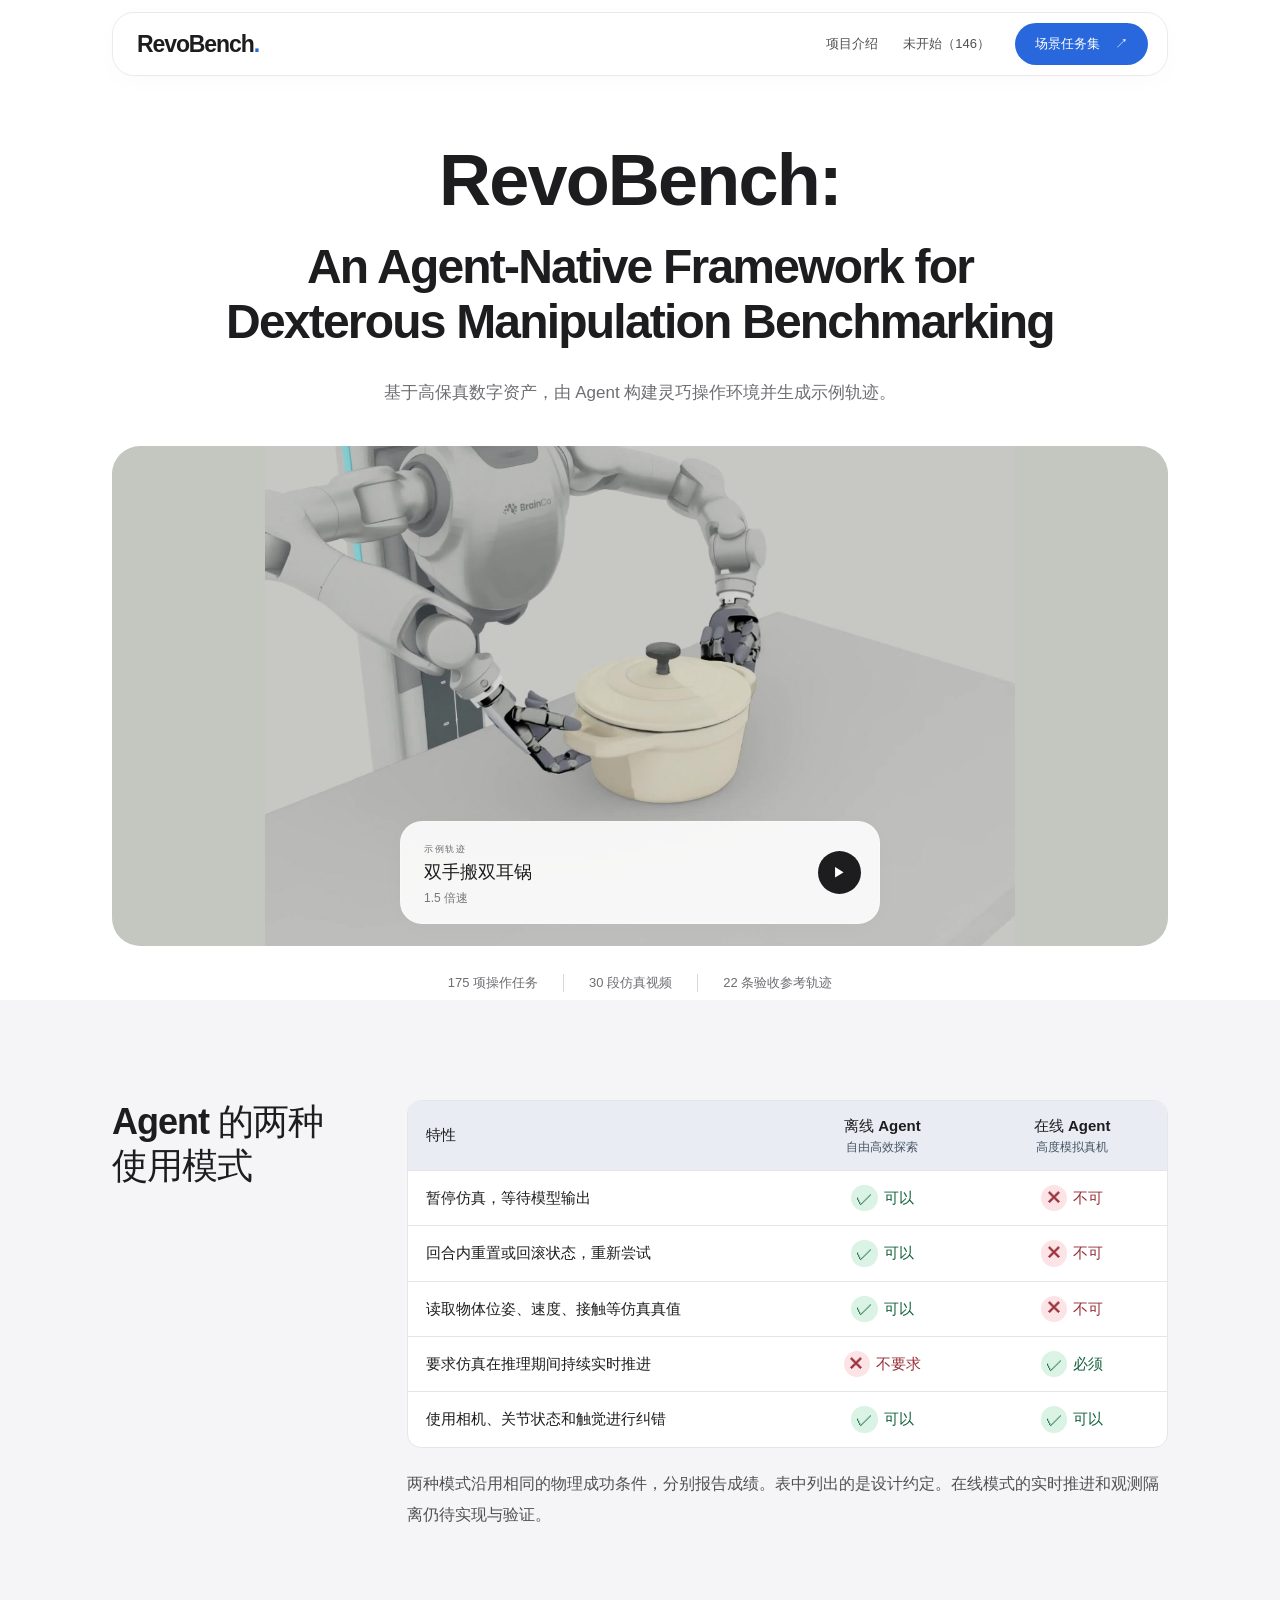
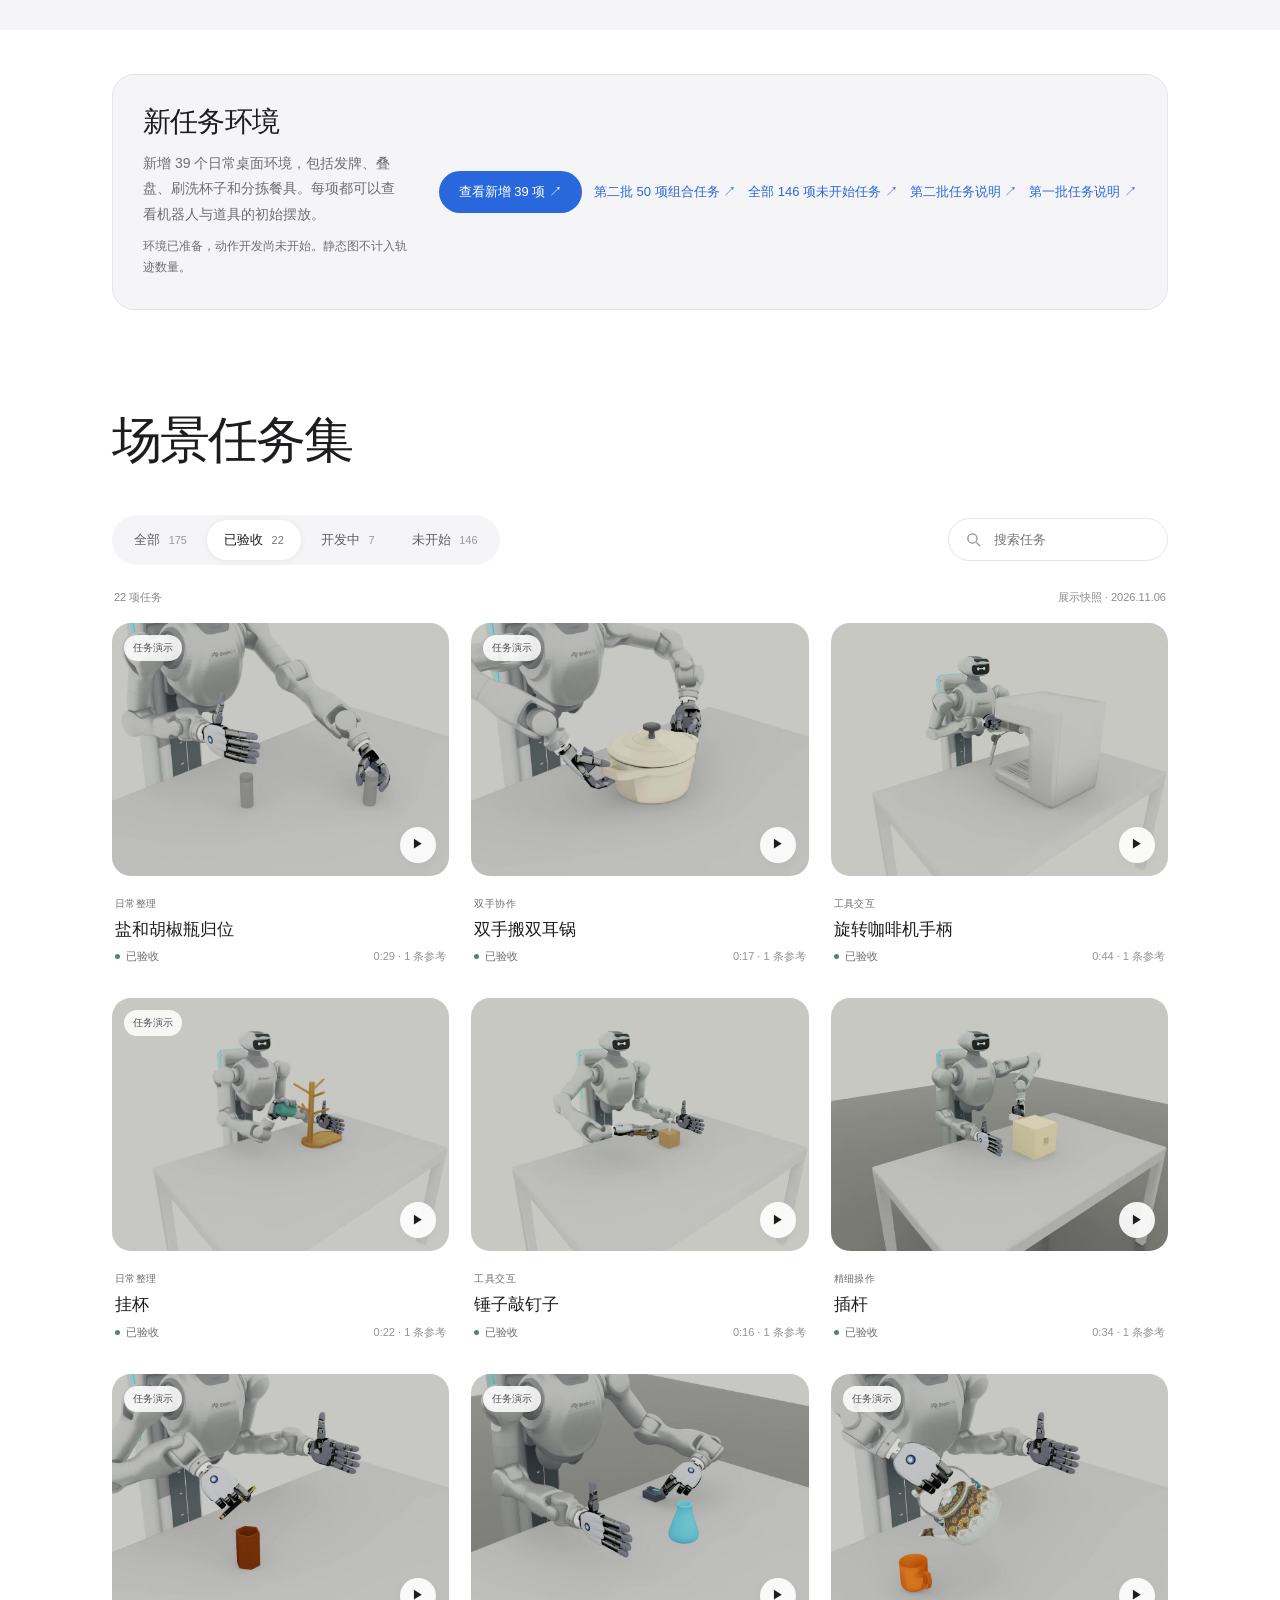
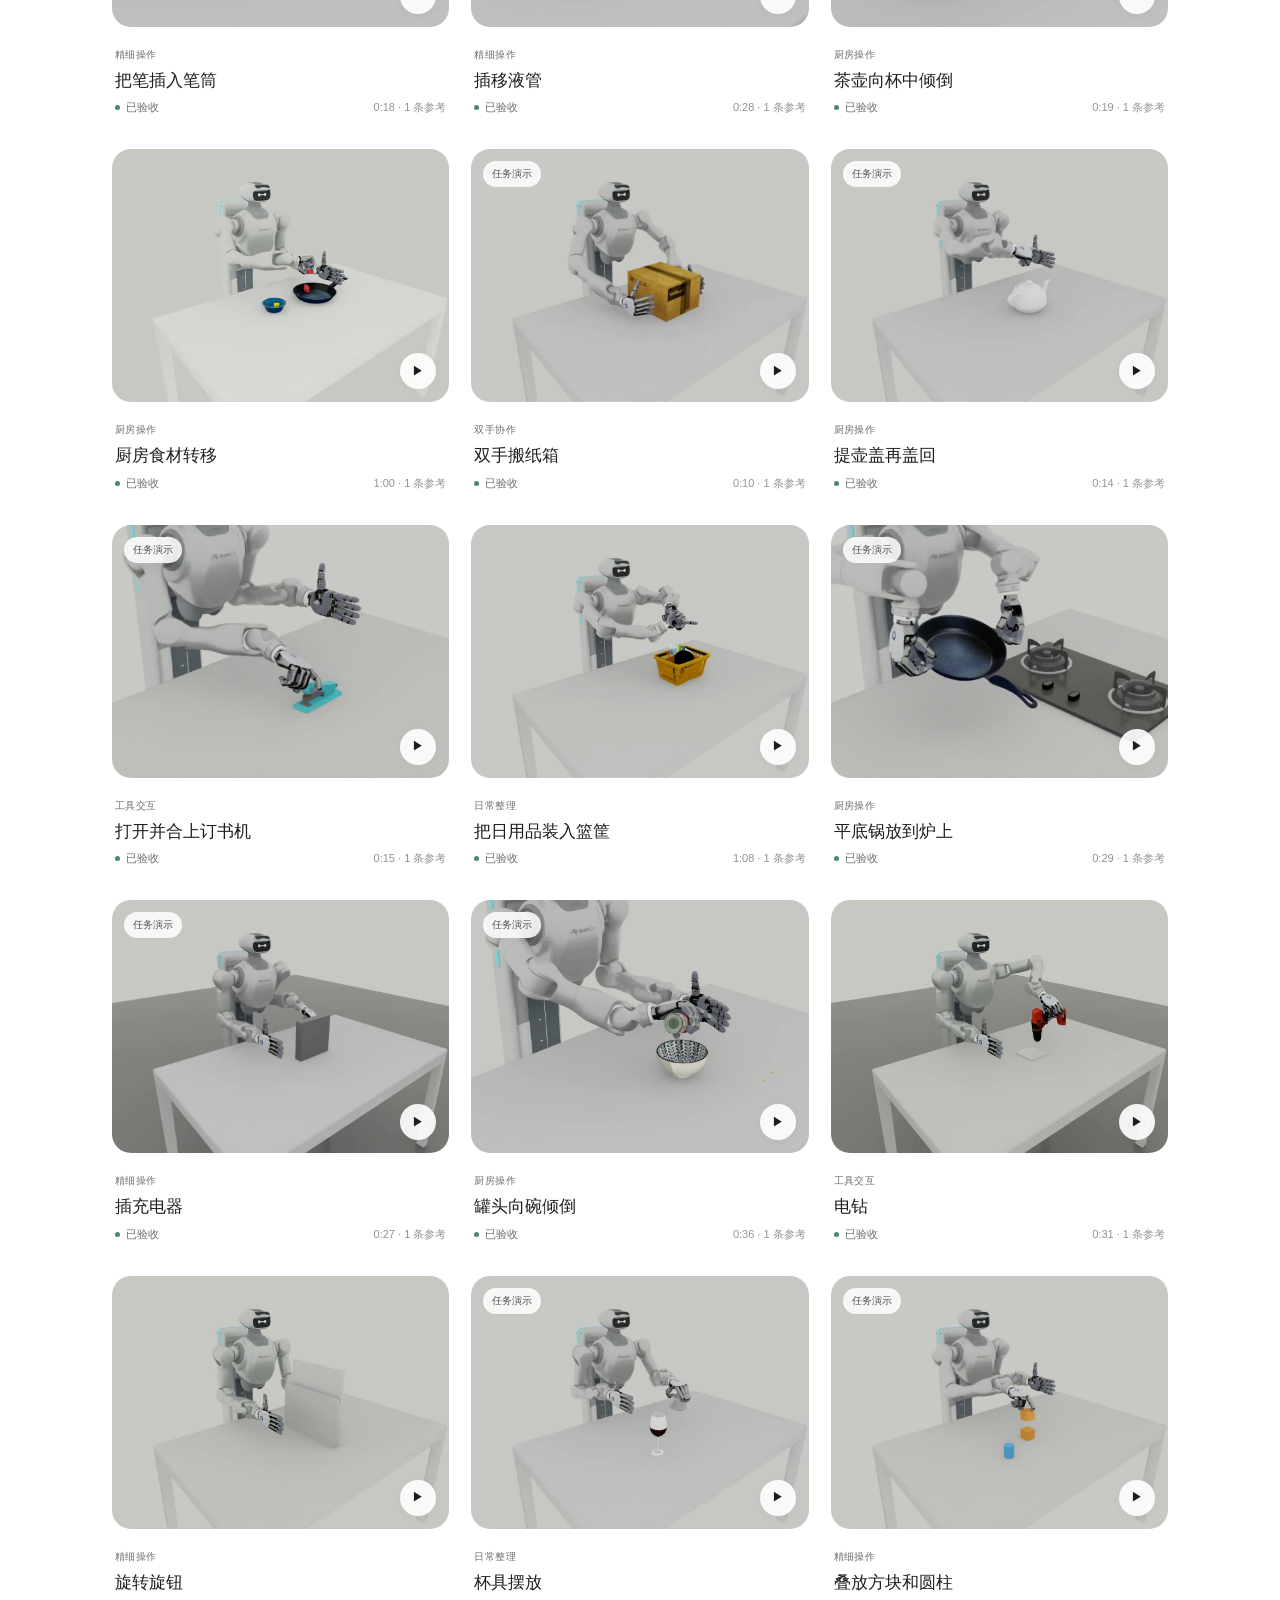
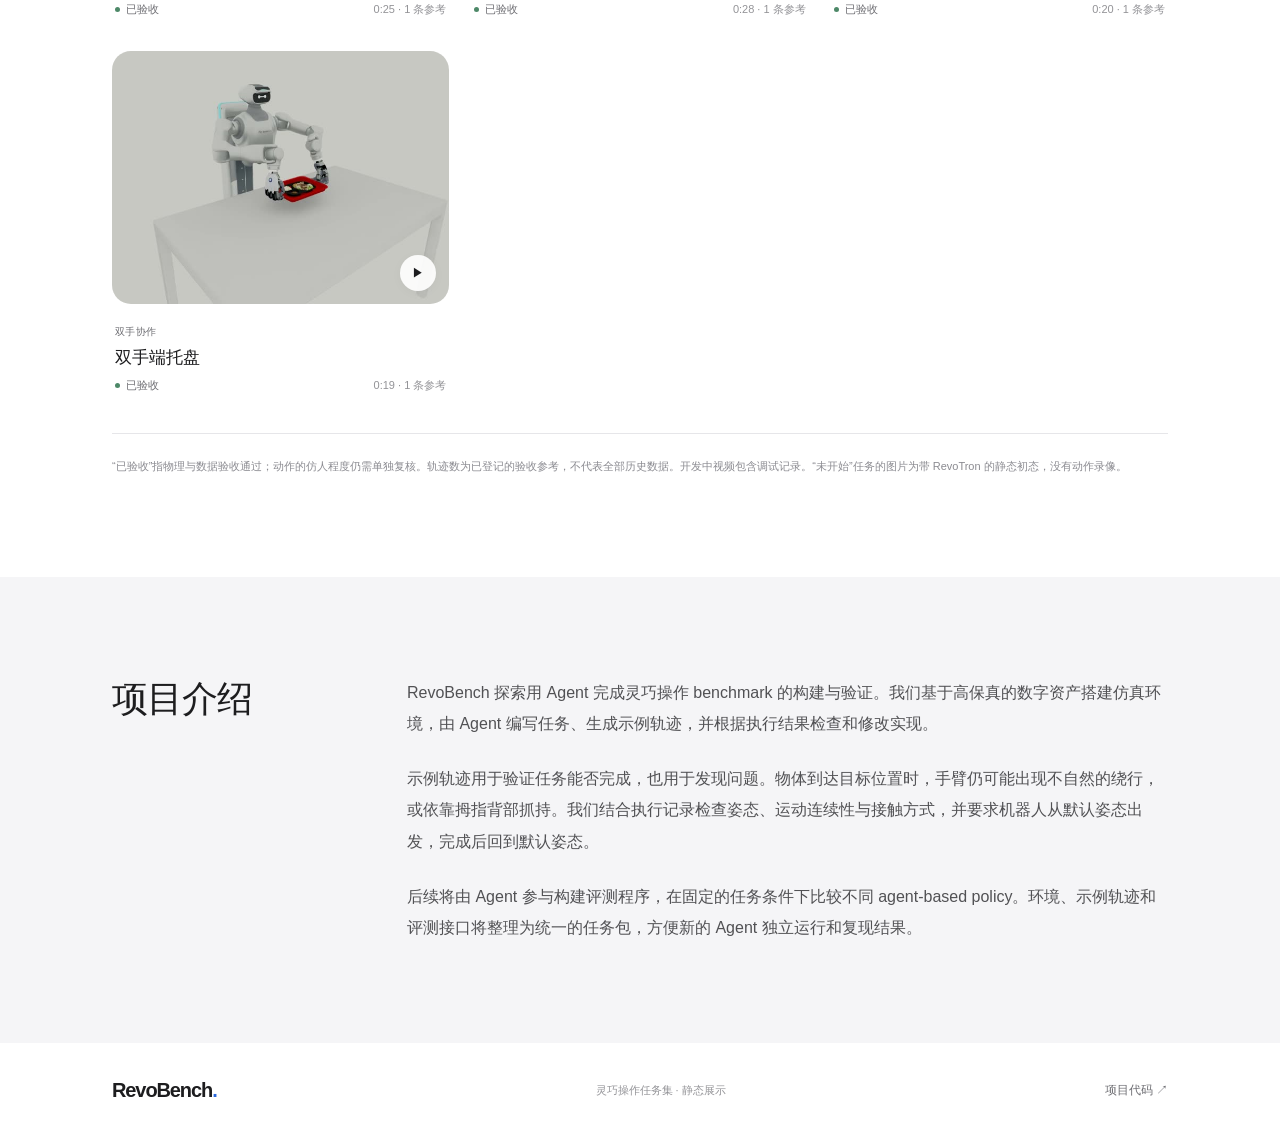
==== index.html @ a4f8f75f "Update the two Agent mode subtitles" ====
<!doctype html>
<html lang="zh-CN">
<head>
<meta charset="utf-8"><meta name="viewport" content="width=device-width,initial-scale=1">
<title>RevoBench: An Agent-Native Framework for Dexterous Manipulation Benchmarking</title>
<meta name="description" content="RevoBench 基于高保真数字资产，由 Agent 构建灵巧操作环境并生成示例轨迹，用于任务验证与动作诊断。">
<meta name="theme-color" content="#ffffff">
<link rel="stylesheet" href="./style.css?v=20261103-second50-modes"><script src="./app.js?v=20261125-accepted" defer></script>
</head>
<body>
<header class="nav-shell"><nav class="nav" aria-label="主导航"><a class="brand" href="#top">RevoBench<span class="brand-dot">.</span></a><div class="nav-links"><a href="#about">项目介绍</a><a class="pending-nav" href="#not-started" data-task-status="not_started">未开始（146）</a><a class="pill primary" href="#tasks">场景任务集 <span aria-hidden="true">↗</span></a></div></nav></header>
<main id="top">
<section class="hero wrap">
<h1 class="project-title"><span class="project-name">RevoBench:</span> <span class="project-subtitle">An Agent-Native Framework for Dexterous Manipulation Benchmarking</span></h1>
<p class="hero-description">基于高保真数字资产，由 Agent 构建灵巧操作环境并生成示例轨迹。</p>
<div class="hero-stage"><video id="hero-video" muted loop playsinline preload="metadata" poster="./media/carry_dutch_oven--demo--1p5x.jpg" aria-label="双手搬双耳锅仿真演示"><source src="./media/carry_dutch_oven--demo--1p5x.mp4" type="video/mp4"></video><div class="hero-caption"><div><span class="tiny-label">示例轨迹</span><strong>双手搬双耳锅</strong><span>1.5 倍速</span></div><button class="round-button" id="hero-toggle" aria-label="播放首页演示"><span aria-hidden="true">▶</span></button></div></div>
<div class="hero-meta" id="hero-meta"><span>175 项操作任务</span><span>30 段仿真视频</span><span>22 条验收参考轨迹</span></div>
</section>
<section class="about section-space" id="agent-modes" aria-labelledby="agent-modes-title">
  <div class="wrap about-layout">
    <h2 id="agent-modes-title">Agent 的两种使用模式</h2>
    <div class="about-copy">
      <table class="mode-table" aria-labelledby="agent-modes-title">
        <thead><tr>
          <th scope="col">特性</th>
          <th scope="col">离线 Agent<small>自由高效探索</small></th>
          <th scope="col">在线 Agent<small>高度模拟真机</small></th>
        </tr></thead>
        <tbody>
          <tr>
            <th scope="row">暂停仿真，等待模型输出</th>
            <td><span class="mode-mark yes"><b aria-hidden="true">✓</b>可以</span></td>
            <td><span class="mode-mark no"><b aria-hidden="true">✕</b>不可</span></td>
          </tr>
          <tr>
            <th scope="row">回合内重置或回滚状态，重新尝试</th>
            <td><span class="mode-mark yes"><b aria-hidden="true">✓</b>可以</span></td>
            <td><span class="mode-mark no"><b aria-hidden="true">✕</b>不可</span></td>
          </tr>
          <tr>
            <th scope="row">读取物体位姿、速度、接触等仿真真值</th>
            <td><span class="mode-mark yes"><b aria-hidden="true">✓</b>可以</span></td>
            <td><span class="mode-mark no"><b aria-hidden="true">✕</b>不可</span></td>
          </tr>
          <tr>
            <th scope="row">要求仿真在推理期间持续实时推进</th>
            <td><span class="mode-mark no"><b aria-hidden="true">✕</b>不要求</span></td>
            <td><span class="mode-mark yes"><b aria-hidden="true">✓</b>必须</span></td>
          </tr>
          <tr>
            <th scope="row">使用相机、关节状态和触觉进行纠错</th>
            <td><span class="mode-mark yes"><b aria-hidden="true">✓</b>可以</span></td>
            <td><span class="mode-mark yes"><b aria-hidden="true">✓</b>可以</span></td>
          </tr>
        </tbody>
      </table>
      <p>两种模式沿用相同的物理成功条件，分别报告成绩。表中列出的是设计约定。在线模式的实时推进和观测隔离仍待实现与验证。</p>
    </div>
  </div>
</section>
<section class="proposal-entry wrap" aria-labelledby="pending-title"><div class="proposal-panel"><div><h2 id="pending-title">新任务环境</h2><p>新增 39 个日常桌面环境，包括发牌、叠盘、刷洗杯子和分拣餐具。每项都可以查看机器人与道具的初始摆放。</p><p class="proposal-note">环境已准备，动作开发尚未开始。静态图不计入轨迹数量。</p></div><div class="proposal-actions"><a class="pill primary" href="#batch=daily_tabletop" data-task-batch="daily_tabletop">查看新增 39 项 ↗</a><a href="#batch=tabletop100" data-task-batch="tabletop100">第二批 50 项组合任务 ↗</a><a href="#not-started" data-task-status="not_started">全部 146 项未开始任务 ↗</a><a href="./pending-51-100/">第二批任务说明 ↗</a><a href="./pending/">第一批任务说明 ↗</a></div></div></section>
<section class="catalog wrap section-space" id="tasks"><div class="section-heading"><h2>场景任务集</h2></div>
<div class="catalog-tools"><div class="filter-tabs" role="group" aria-label="按任务状态筛选"><button data-status="all" aria-pressed="false">全部 <span>175</span></button><button class="active" data-status="accepted" aria-pressed="true">已验收 <span>22</span></button><button data-status="in_progress" aria-pressed="false">开发中 <span>7</span></button><button data-status="not_started" aria-pressed="false">未开始 <span>146</span></button></div><label class="search"><svg viewBox="0 0 24 24" aria-hidden="true"><circle cx="10.5" cy="10.5" r="6.5"/><path d="m16 16 5 5"/></svg><input id="search" type="search" placeholder="搜索任务" aria-label="搜索任务"></label></div>
<div class="catalog-note"><span id="result-count" role="status">175 项任务</span><span>展示快照 · <time id="snapshot-date">2026.11.06</time></span></div>
<div id="grid" class="task-grid"></div><p id="empty" class="empty" hidden>没有找到相关任务。试试其他关键词。</p><p id="error" class="empty" hidden role="alert">任务列表暂时无法加载，请刷新页面重试。</p>
<p class="acceptance-note">“已验收”指物理与数据验收通过；动作的仿人程度仍需单独复核。轨迹数为已登记的验收参考，不代表全部历史数据。开发中视频包含调试记录。“未开始”任务的图片为带 RevoTron 的静态初态，没有动作录像。</p>
</section>
<section class="about section-space" id="about"><div class="wrap about-layout">
<h2>项目介绍</h2>
<div class="about-copy">
<p>RevoBench 探索用 Agent 完成灵巧操作 benchmark 的构建与验证。我们基于高保真的数字资产搭建仿真环境，由 Agent 编写任务、生成示例轨迹，并根据执行结果检查和修改实现。</p>
<p>示例轨迹用于验证任务能否完成，也用于发现问题。物体到达目标位置时，手臂仍可能出现不自然的绕行，或依靠拇指背部抓持。我们结合执行记录检查姿态、运动连续性与接触方式，并要求机器人从默认姿态出发，完成后回到默认姿态。</p>
<p>后续将由 Agent 参与构建评测程序，在固定的任务条件下比较不同 agent-based policy。环境、示例轨迹和评测接口将整理为统一的任务包，方便新的 Agent 独立运行和复现结果。</p>
</div></div></section>
</main>
<footer class="wrap footer"><a class="brand" href="#top">RevoBench<span class="brand-dot">.</span></a><p>灵巧操作任务集 · 静态展示</p><a href="https://github.com/BrainCoTech/RevoBench">项目代码 ↗</a></footer>
<dialog id="detail" aria-labelledby="detail-title"><button class="close-button" id="close" aria-label="关闭任务详情">✕</button><div id="detail-body"></div></dialog>
<noscript><p class="wrap">请启用 JavaScript 以浏览任务列表和播放视频。</p></noscript>
</body>
</html>
---- style.css ----
:root{color-scheme:light;--ink:#1d1d1f;--muted:#6e6e73;--blue:#2968dc;--line:#e6e6e9;--surface:#f5f5f7;font-family:Inter,-apple-system,BlinkMacSystemFont,"Segoe UI","PingFang SC","Microsoft YaHei",sans-serif;color:var(--ink);background:white;font-synthesis:none}*{box-sizing:border-box}html{scroll-behavior:smooth;scroll-padding-top:105px}body{margin:0}button,input,a{-webkit-tap-highlight-color:transparent}a{color:inherit;text-decoration:none}button,input{font:inherit}button{cursor:pointer}button:focus-visible,a:focus-visible,input:focus-visible{outline:3px solid #2970e4;outline-offset:5px}button{color:inherit}button:disabled{cursor:default}svg{fill:none;stroke:currentColor;stroke-width:1.7}.wrap{max-width:1120px;margin-inline:auto;padding-inline:32px}.nav-shell{position:sticky;top:12px;z-index:10;padding-inline:24px;margin-top:12px}.nav{max-width:1056px;height:64px;margin:auto;padding:0 19px 0 24px;display:flex;align-items:center;justify-content:space-between;border:1px solid #eaeaec;border-radius:22px;background:#ffffffeb;backdrop-filter:blur(18px);box-shadow:0 5px 25px #00000005}.brand{font-size:23px;font-weight:730;letter-spacing:-1.1px;white-space:nowrap}.brand-dot{color:var(--blue)}.nav-links{display:flex;gap:25px;align-items:center;font-size:13px}.nav-links>a:not(.pill){color:#515154}.pill{display:inline-flex;align-items:center;gap:15px;border-radius:999px;padding:12px 20px;font-size:13px}.primary{background:var(--blue);color:white}.hero{text-align:center;padding-top:63px}.eyebrow{font-size:11px;font-weight:650;letter-spacing:2.1px;margin:0 0 23px;color:var(--muted)}h1,h2,h3,p{margin-top:0}h1{font-size:clamp(52px,7vw,86px);line-height:1.17;letter-spacing:-4px;font-weight:700;margin-bottom:25px}h2{font-size:clamp(36px,4vw,50px);line-height:1.22;letter-spacing:-1.9px;margin-bottom:0;font-weight:680}.hero-description{font-size:19px;line-height:1.8;color:var(--muted);margin-bottom:38px}.hero-stage{position:relative;overflow:hidden;border-radius:28px;background:#c4c7c0;isolation:isolate}.hero-stage>video{display:block;width:100%;height:500px;object-fit:contain}.hero-caption{position:absolute;bottom:22px;left:24px;right:24px;max-width:480px;margin:auto;border:1px solid #ffffff44;background:#ffffffe0;backdrop-filter:blur(20px);border-radius:22px;padding:16px 18px 16px 23px;display:flex;align-items:center;justify-content:space-between;text-align:left;box-shadow:0 4px 25px #00000005}.hero-caption strong{display:block;font-size:18px;margin:4px 0}.hero-caption div>span:last-child{font-size:12px;color:#777}.tiny-label{font-size:9px;font-weight:650;letter-spacing:1.6px;color:var(--muted)}.round-button{width:43px;height:43px;border:0;border-radius:50%;background:var(--ink);color:white;display:grid;place-items:center;flex-shrink:0}.round-button span{font-size:13px}.hero-meta{display:flex;justify-content:center;gap:0;margin:28px 0 8px;color:var(--muted);font-size:13px}.hero-meta span+span{border-left:1px solid #d6d6db;padding-left:25px;margin-left:25px}.section-space{padding-block:100px}.section-heading{display:flex;align-items:flex-end;justify-content:space-between;gap:30px;margin-bottom:40px}.section-heading .eyebrow{margin-bottom:14px}.play-icon{width:36px;height:36px;border-radius:50%;background:#ffffffe8;display:grid;place-items:center;font-size:12px;box-shadow:0 2px 12px #00000008}.catalog-tools{display:flex;justify-content:space-between;gap:16px;align-items:center;margin-top:44px}.filter-tabs{display:flex;background:var(--surface);border-radius:999px;padding:5px;gap:3px}.filter-tabs button{border:0;background:none;border-radius:999px;padding:11px 17px;font-size:13px;white-space:nowrap;color:#5f5f64}.filter-tabs button span{margin-left:5px;opacity:.6;font-size:11px}.filter-tabs button.active{color:var(--ink);background:#fff;box-shadow:0 1px 6px #00000012}.search{display:flex;align-items:center;gap:10px;border:1px solid var(--line);border-radius:999px;padding:12px 16px;width:220px}.search svg{width:17px;height:17px;flex-shrink:0;color:#888}.search input{width:100%;font-size:13px;background:none;border:none;outline:none;min-width:0}.catalog-note{display:flex;justify-content:space-between;font-size:11px;color:#8a8a90;margin:25px 2px 18px}.task-grid{display:grid;grid-template-columns:repeat(3,minmax(0,1fr));gap:34px 22px}.task-card{border:0;background:transparent;padding:0;text-align:left;min-width:0;border-radius:19px}.task-media{position:relative;overflow:hidden;border-radius:19px;background:#efeff1;aspect-ratio:4/3}.task-media img{display:block;width:100%;height:100%;object-fit:cover;transition:transform .45s}.task-card:hover img{transform:scale(1.035)}.task-media .play-icon{position:absolute;bottom:13px;right:13px;transition:background .2s}.task-card:hover .play-icon{background:#fff}.video-kind{position:absolute;left:12px;top:12px;font-size:10px;border-radius:999px;padding:6px 9px;background:#ffffffdb;color:#505057}.task-copy{padding:17px 3px 0}.card-category{font-size:10px;color:var(--muted);letter-spacing:.4px}.task-copy h3{font-size:17px;font-weight:650;line-height:1.5;margin:6px 0 7px}.card-bottom{display:flex;align-items:center;justify-content:space-between;gap:5px;font-size:11px;color:#939397}.status{display:inline-flex;align-items:center;gap:6px;color:var(--muted);font-size:11px;white-space:nowrap}.status::before{content:"";height:5px;width:5px;border-radius:50%;background:#b2b2b8}.status.accepted::before{background:#4d8868}.status.in_progress::before{background:#cb9551}.placeholder{display:flex;align-items:center;justify-content:center;flex-direction:column;color:#a4a4ac;background:linear-gradient(145deg,#f5f5f7,#ebebef)}.placeholder svg{width:58px;height:58px;stroke-width:.8;margin-bottom:15px}.placeholder>span{font-size:11px;letter-spacing:1px}.placeholder small{margin-top:8px;font-size:10px;color:#b2b2b7}.empty{text-align:center;padding:70px 0;color:var(--muted)}.acceptance-note{font-size:11px;line-height:1.9;color:#8b8b91;margin:40px 0 0;padding-top:22px;border-top:1px solid var(--line)}.footer{padding-block:36px;display:flex;align-items:center;justify-content:space-between;gap:20px}.footer .brand{font-size:20px}.footer p{font-size:11px;color:#939397;margin:0}.footer>a:last-child{font-size:12px;color:var(--muted)}dialog{padding:0;border:0;border-radius:24px;width:min(850px,calc(100% - 32px));max-height:90dvh;box-shadow:0 20px 100px #0003;overscroll-behavior:contain}dialog::backdrop{background:#0009;backdrop-filter:blur(8px)}body:has(dialog[open]){overflow:hidden}.close-button{position:absolute;top:16px;right:16px;z-index:2;border:0;border-radius:50%;width:36px;height:36px;background:#ffffffeb;font-size:17px}.detail-video{background:#c4c7c0;line-height:0}.detail-video video{width:100%;max-height:58dvh;display:block}.detail-copy{padding:30px 34px 34px}.detail-copy h2{font-size:30px;letter-spacing:-.8px;margin:10px 0}.detail-copy p{font-size:14px;line-height:1.8;color:var(--muted);margin-bottom:18px}.detail-meta{display:flex;flex-wrap:wrap;gap:12px;font-size:11px;color:#8a8a90}.detail-meta span+span{border-left:1px solid #ddd;padding-left:12px}.detail-notice{margin:20px 0 0!important;font-size:11px!important;padding-top:15px;border-top:1px solid var(--line)}.video-options{display:flex;gap:8px;flex-wrap:wrap;margin:16px 0}.video-options button{font-size:12px;border:1px solid var(--line);border-radius:999px;padding:8px 12px;background:white}.video-options button[aria-pressed=true]{background:var(--ink);color:white}.detail-placeholder{height:200px;border-radius:0;aspect-ratio:auto}.task-id{font-family:ui-monospace,SFMono-Regular,monospace;font-size:10px;overflow-wrap:anywhere;color:#939397;display:block;margin-top:12px}.video-error{padding:16px 28px;background:#fff4e5;color:#745226;font-size:13px;line-height:1.5}[hidden]{display:none!important}@media(min-width:1500px){.wrap{max-width:1220px}.nav{max-width:1156px}.hero-stage>video{height:540px}}@media(max-width:850px){.wrap{padding-inline:24px}.nav-shell{padding-inline:16px}.nav{height:59px}.hero{padding-top:55px}h1{letter-spacing:-2.5px}.hero-stage>video{height:440px}.hero-description{font-size:17px}.section-space{padding-block:72px}.section-heading{gap:20px}.task-grid{grid-template-columns:repeat(2,minmax(0,1fr))}.catalog-tools{align-items:stretch;flex-wrap:wrap}.search{flex:1;min-width:160px}}@media(max-width:560px){.wrap{padding-inline:20px}.nav-shell{top:8px;margin-top:8px;padding-inline:12px}.nav{padding:0 12px 0 16px;border-radius:18px;height:56px}.brand{font-size:21px}.nav-links{gap:17px;font-size:11px}.pill{font-size:11px;padding:10px 13px;gap:7px}.hero{padding-top:46px}.hero .eyebrow{font-size:9px;letter-spacing:1.7px;margin-bottom:21px}h1{font-size:51px;letter-spacing:-2.4px;line-height:1.2;margin-bottom:20px}.hero-description{font-size:14px;line-height:1.9;margin-bottom:28px}.hero-stage{border-radius:21px}.hero-stage>video{height:auto;aspect-ratio:4/4.7;object-fit:cover;object-position:50% 34%}.hero-caption{bottom:12px;left:12px;right:12px;padding:13px 14px;border-radius:17px}.hero-caption strong{font-size:15px}.hero-caption div>span:last-child{font-size:10px}.tiny-label{font-size:8px;letter-spacing:.9px}.round-button{width:35px;height:35px}.hero-meta{font-size:10px;margin-top:21px;white-space:nowrap}.hero-meta span+span{padding-left:10px;margin-left:10px}.section-space{padding-block:58px}.section-heading{display:block;margin-bottom:28px}h2{font-size:34px;letter-spacing:-1.4px}.section-heading .eyebrow{font-size:9px;margin-bottom:13px}.catalog-tools{margin-top:29px;gap:14px}.filter-tabs{width:100%;justify-content:space-between;gap:0;padding:4px}.filter-tabs button{padding:10px 11px;font-size:11px}.filter-tabs button span{margin-left:2px;font-size:10px}.search{width:100%;padding:11px 15px}.catalog-note{font-size:10px;margin-top:20px}.task-grid{gap:27px 13px}.task-media{border-radius:13px}.task-copy{padding-top:12px}.task-copy h3{font-size:14px;margin:5px 0 8px}.card-category{font-size:9px}.card-bottom{font-size:9px;flex-wrap:wrap;gap:5px}.status{font-size:9px;gap:4px}.task-media .play-icon{width:28px;height:28px;bottom:9px;right:9px;font-size:10px}.video-kind{font-size:8px;left:8px;top:8px;padding:4px 7px}.placeholder svg{width:38px;height:38px;margin-bottom:9px}.placeholder>span{font-size:9px}.placeholder small{font-size:8px;margin-top:5px}.acceptance-note{font-size:10px;margin-top:30px}.footer{flex-wrap:wrap;padding-block:29px;gap:15px}.footer p{order:3;flex-basis:100%;font-size:10px}.detail-copy{padding:24px}.detail-copy h2{font-size:25px}.detail-copy p{font-size:13px}.detail-meta{font-size:10px}}@media(prefers-reduced-motion:reduce){html{scroll-behavior:auto}*,*::before,*::after{transition:none!important;animation:none!important}}

/* Research title and project description. */
.hero .project-title{max-width:1020px;margin:0 auto 28px;letter-spacing:-1.8px;line-height:1.16}
.project-name{display:block;font-size:72px;margin-bottom:16px}
.project-subtitle{display:block;font-size:48px;font-weight:650;text-wrap:balance}
.hero-description{max-width:780px;margin-inline:auto;font-size:17px}
.about{background:var(--surface)}
.about-layout{display:grid;grid-template-columns:240px minmax(0,1fr);gap:55px;align-items:start}
.about h2{font-size:36px;letter-spacing:-1px}
.about-copy p{font-size:16px;line-height:1.95;color:#515154;margin:0 0 24px}
.about-copy p:last-child{margin-bottom:0}
@media(max-width:850px){.project-name{font-size:60px}.project-subtitle{font-size:40px}.about-layout{grid-template-columns:180px minmax(0,1fr);gap:30px}}
@media(max-width:560px){.hero .project-title{letter-spacing:-1px;margin-bottom:24px}.project-name{font-size:46px;margin-bottom:15px}.project-subtitle{font-size:30px;line-height:1.2}.hero-description{font-size:14px;line-height:1.9}.about-layout{grid-template-columns:1fr;gap:25px}.about h2{font-size:30px}.about-copy p{font-size:14px;line-height:1.95;margin-bottom:20px}}

/* Asset/task specifications remain available beside the unified task gallery. */
.proposal-entry{padding-top:44px}.proposal-panel{display:flex;align-items:center;justify-content:space-between;gap:30px;padding:30px;border:1px solid var(--line);border-radius:22px;background:var(--surface)}.proposal-panel h2{font-size:28px;letter-spacing:-.8px;margin-bottom:12px}.proposal-panel p{font-size:14px;line-height:1.8;margin-bottom:9px;max-width:700px;color:var(--muted)}.proposal-panel .proposal-note{font-size:12px;margin:0}.proposal-panel .pill{flex-shrink:0}.nav-links .pending-nav{color:var(--blue)}
@media(max-width:700px){.proposal-panel{align-items:flex-start;flex-direction:column;gap:20px;padding:24px}}@media(max-width:560px){.nav-links>a[href="#about"]{display:none}.nav-links{gap:12px}.proposal-entry{padding-top:30px}.proposal-panel h2{font-size:25px}.proposal-panel p{font-size:13px}}
.detail-scene{background:#c4c7c0;line-height:0}.detail-scene img{display:block;width:100%;height:auto;max-height:58dvh;object-fit:contain}.task-spec-link{display:inline-block;color:var(--blue);font-size:13px;margin-top:20px}.scene-kind{background:#ffffffe8}.proposal-actions{display:flex;gap:12px;align-items:center;flex-wrap:wrap;flex-shrink:0}.proposal-actions>a:not(.primary){font-size:13px;color:var(--blue)}

.mode-table {
  width: 100%;
  table-layout: fixed;
  border-spacing: 0;
  margin-bottom: 20px;
  background: #fff;
  border: 1px solid var(--line);
  border-radius: 14px;
  overflow: hidden;
  font-size: 15px;
  line-height: 1.5;
}
.mode-table th, .mode-table td { padding: 14px 10px; text-align: center; }
.mode-table th:first-child { width: 50%; padding-left: 18px; text-align: left; }
.mode-table thead { background: #e9edf3; }
.mode-table thead small { display: block; font-size: .8em; font-weight: 500; color: #465365; }
.mode-table tbody th, .mode-table td { border-top: 1px solid var(--line); }
.mode-table tbody th { font-weight: 500; }
.mode-mark { display: inline-flex; align-items: center; gap: 6px; white-space: nowrap; font-weight: 650; }
.mode-mark.yes { color: #12623c; }
.mode-mark.no { color: #982e38; }
.mode-mark b { display: inline-grid; place-items: center; width: 1.55em; height: 1.55em; border-radius: 50%; font-size: 17px; line-height: 1; }
.mode-mark.yes b { background: #daf3e4; }
.mode-mark.no b { background: #fce4e6; }
@media (max-width: 560px) {
  .mode-table { font-size: 13px; }
  .mode-table th, .mode-table td { padding: 10px 4px; }
  .mode-table th:first-child { width: 45%; padding-left: 10px; }
  .mode-mark { gap: 3px; }
  .mode-mark b { font-size: 14px; }
}
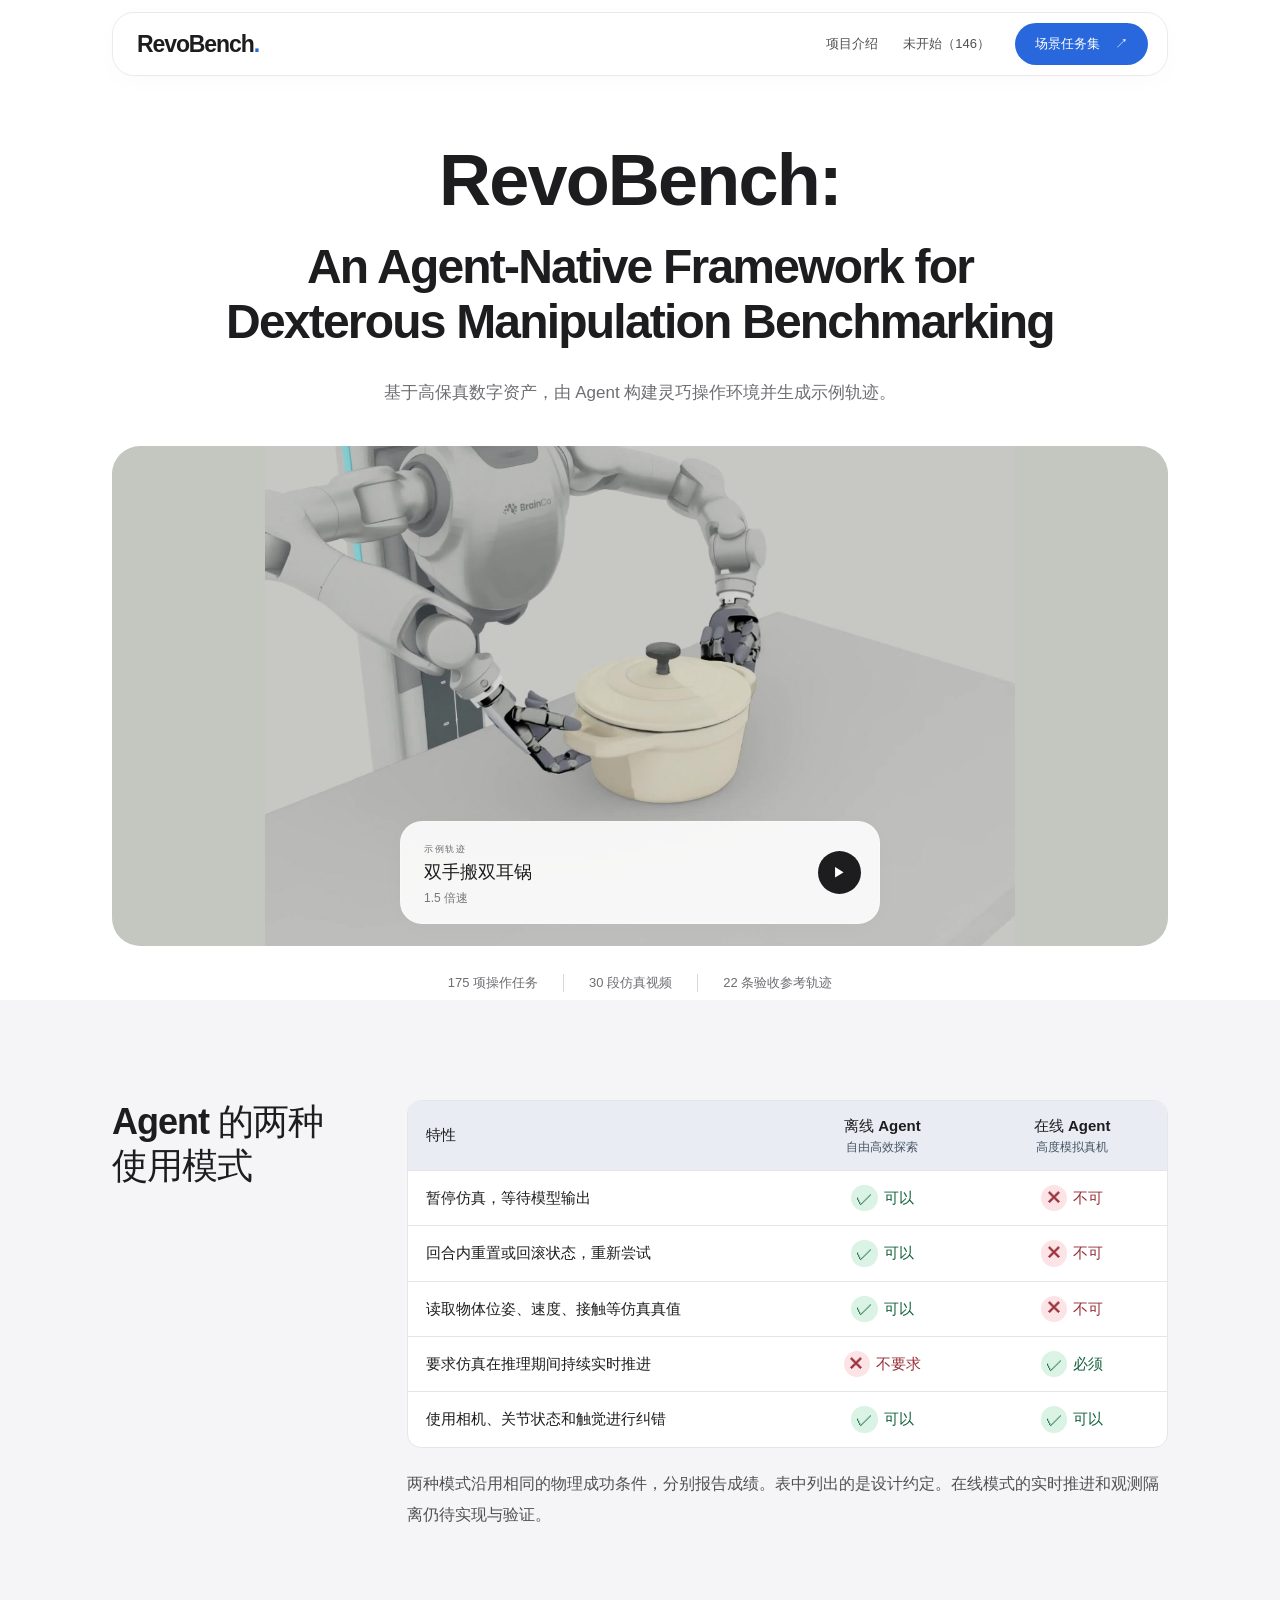
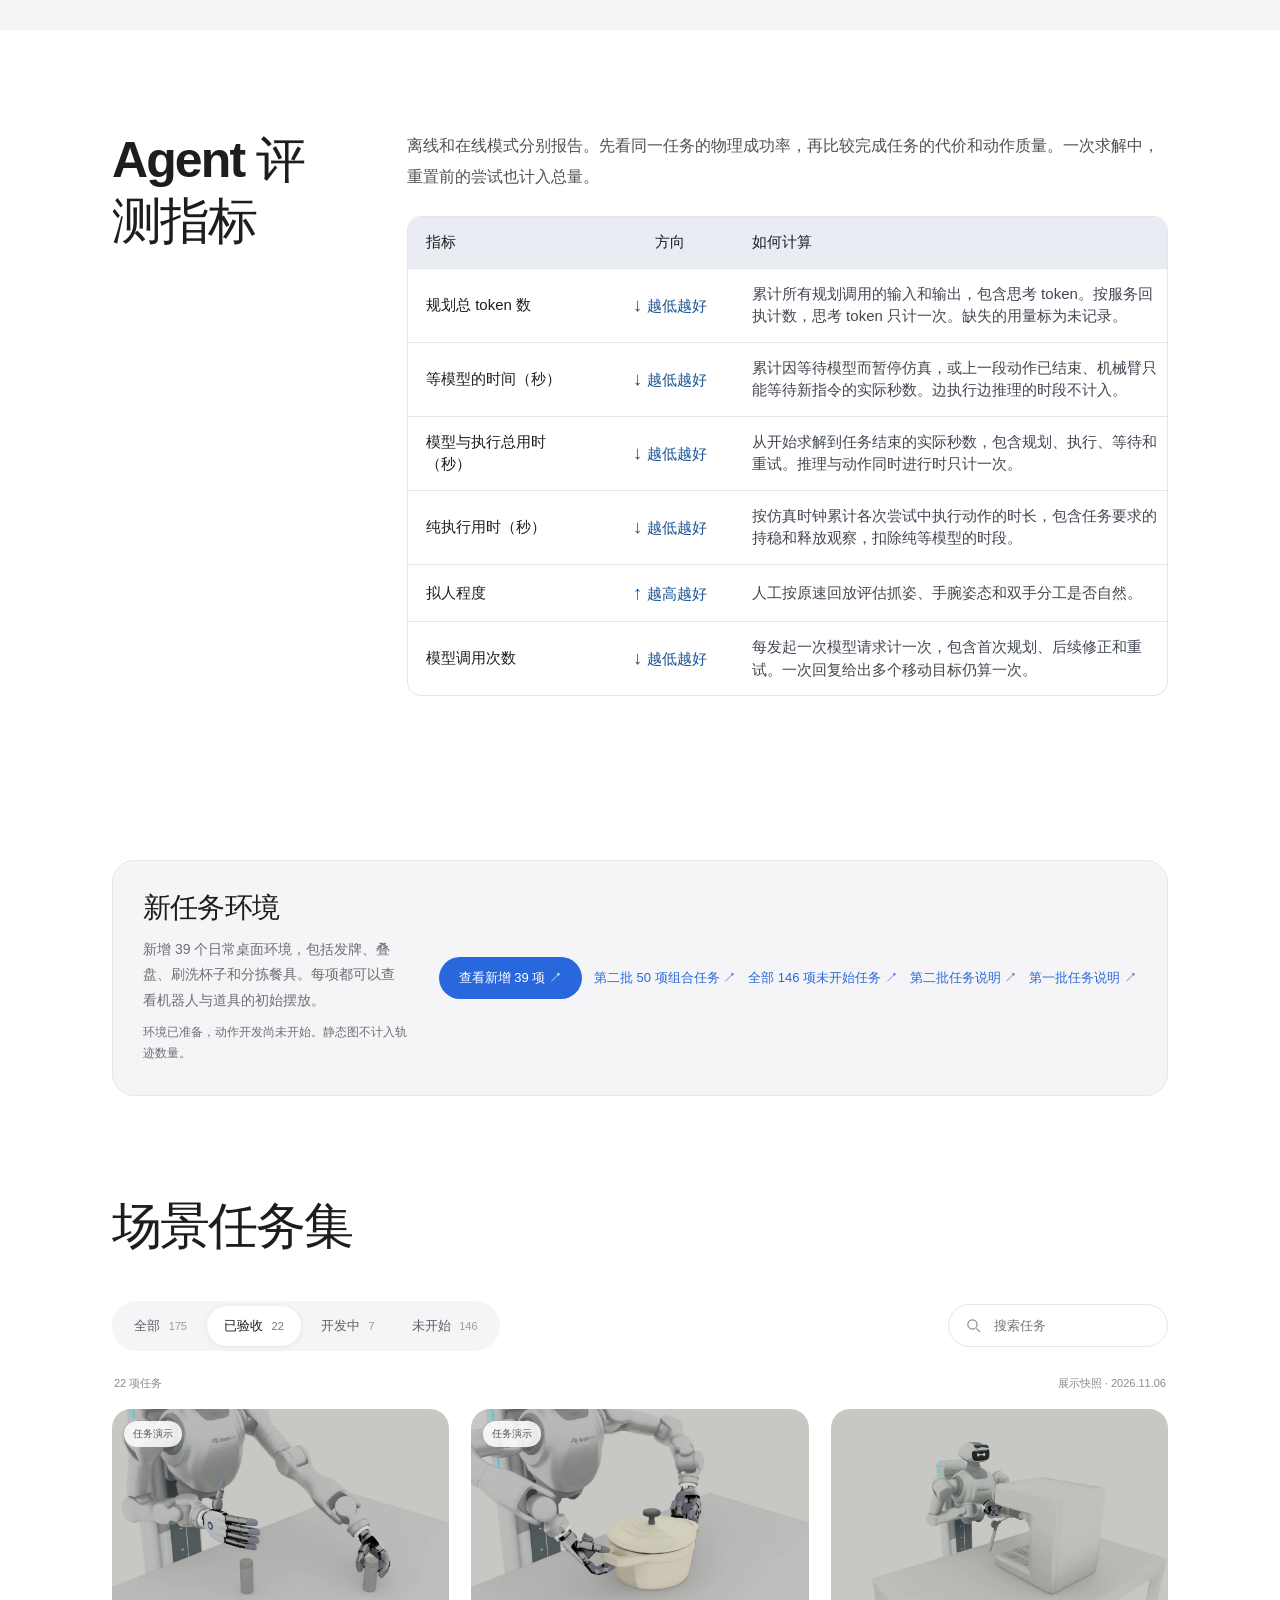
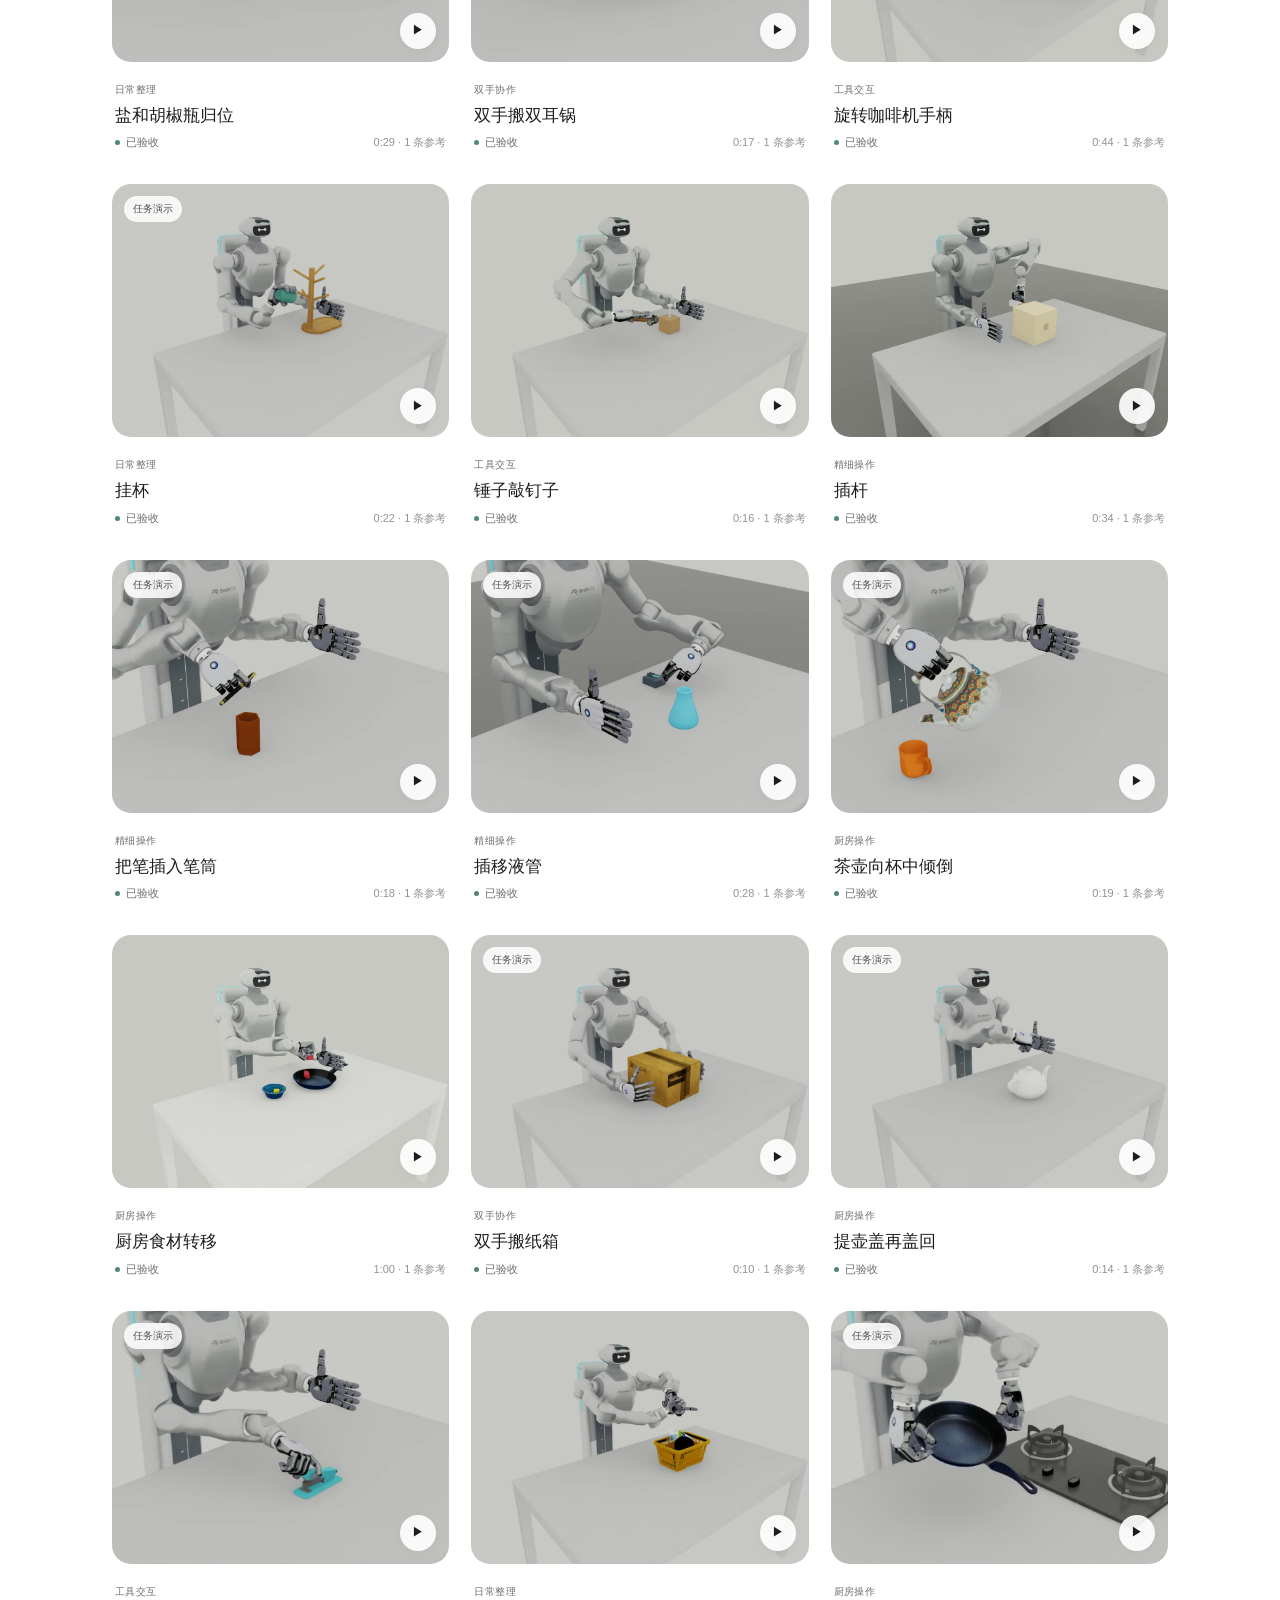
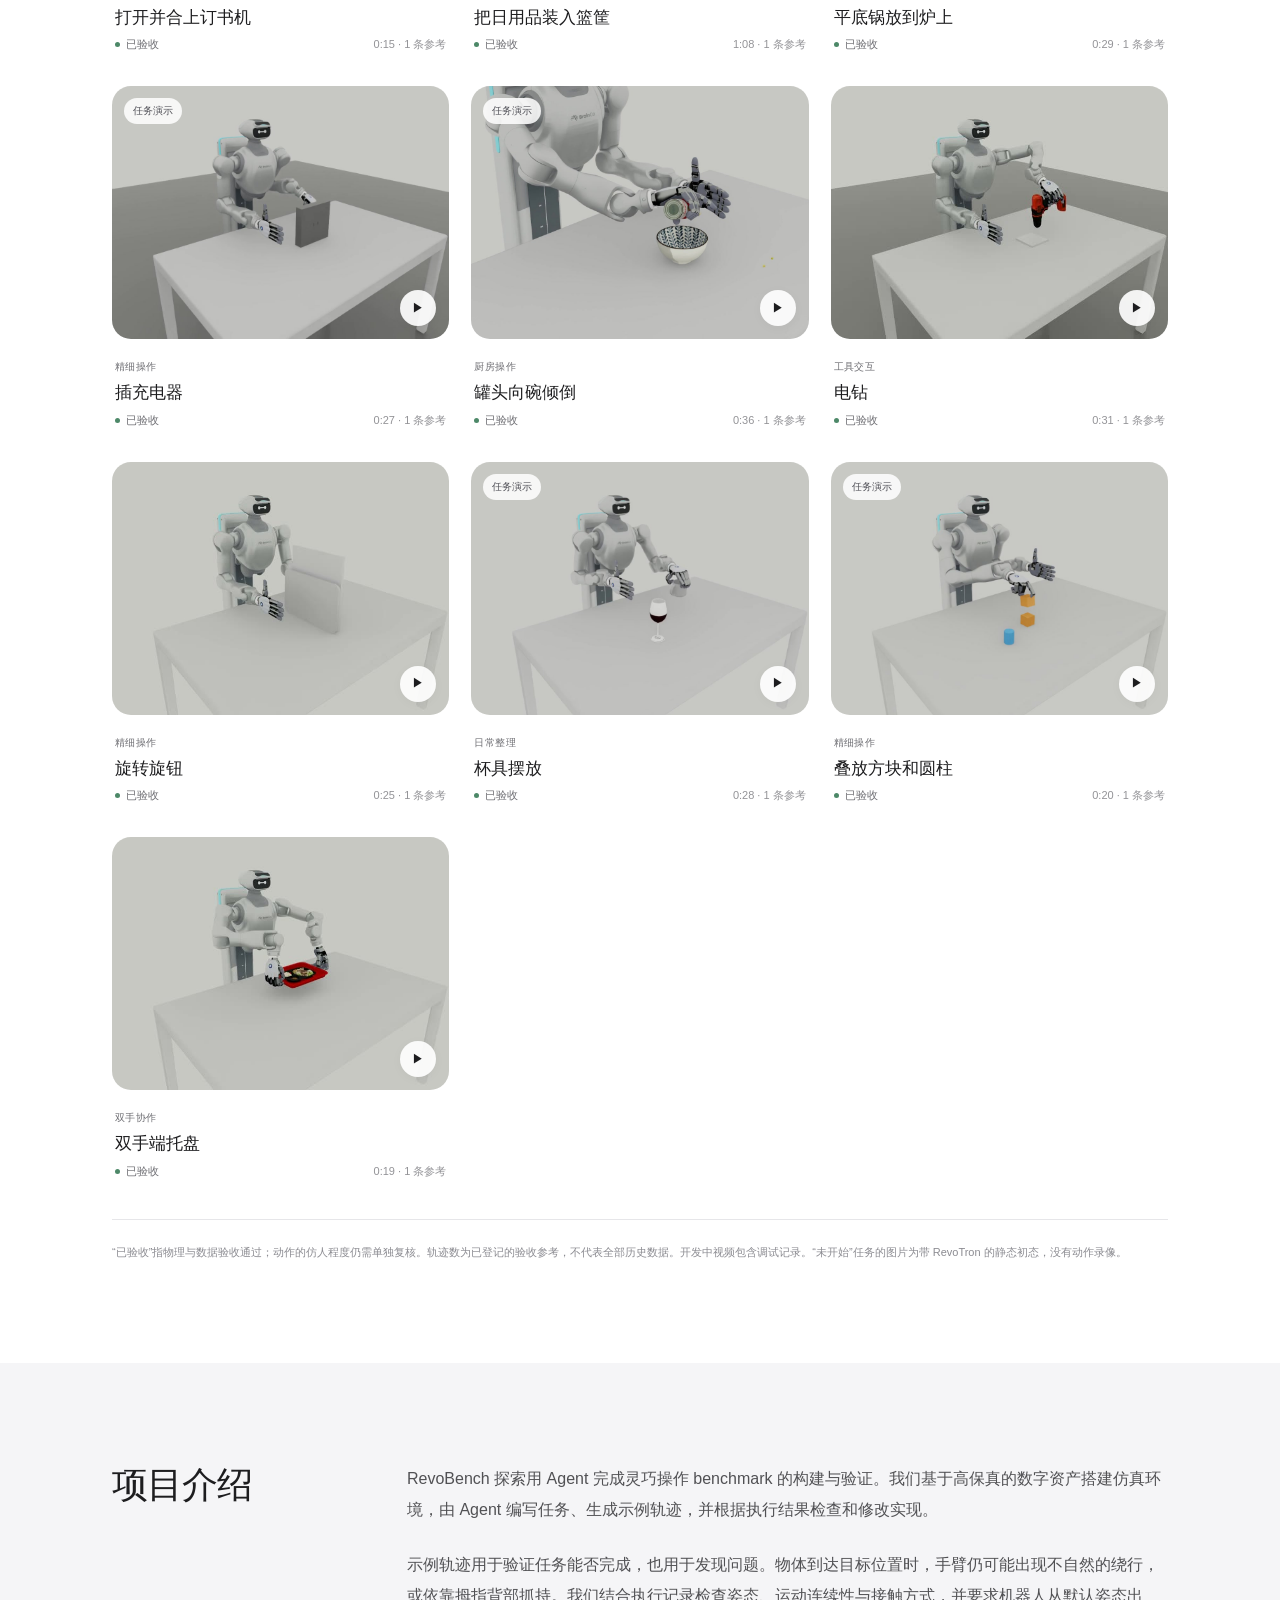
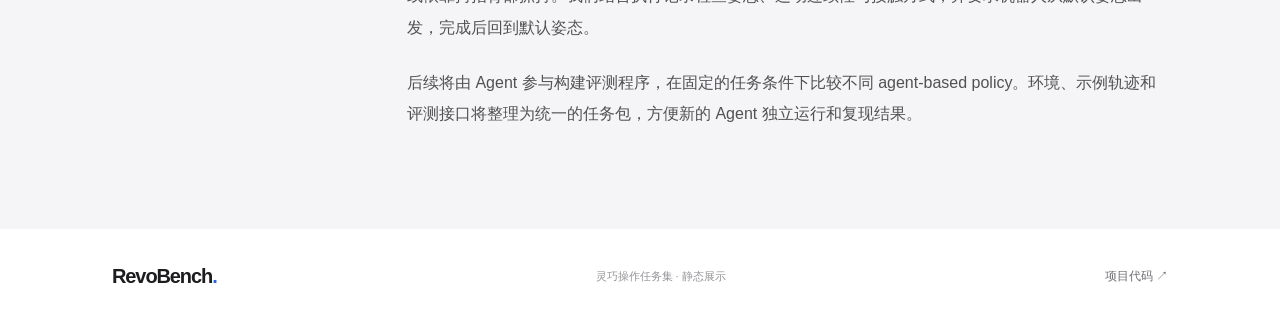
==== commit 7cef3142: "Define six Agent evaluation metrics and preferred directions" ====
--- a/index.html
+++ b/index.html
@@ -5,7 +5,7 @@
 <title>RevoBench: An Agent-Native Framework for Dexterous Manipulation Benchmarking</title>
 <meta name="description" content="RevoBench 基于高保真数字资产，由 Agent 构建灵巧操作环境并生成示例轨迹，用于任务验证与动作诊断。">
 <meta name="theme-color" content="#ffffff">
-<link rel="stylesheet" href="./style.css?v=20261103-second50-modes"><script src="./app.js?v=20261125-accepted" defer></script>
+<link rel="stylesheet" href="./style.css?v=20261103-second50-modes-metrics"><script src="./app.js?v=20261125-accepted" defer></script>
 </head>
 <body>
 <header class="nav-shell"><nav class="nav" aria-label="主导航"><a class="brand" href="#top">RevoBench<span class="brand-dot">.</span></a><div class="nav-links"><a href="#about">项目介绍</a><a class="pending-nav" href="#not-started" data-task-status="not_started">未开始（146）</a><a class="pill primary" href="#tasks">场景任务集 <span aria-hidden="true">↗</span></a></div></nav></header>
@@ -58,6 +58,49 @@
     </div>
   </div>
 </section>
+<section class="section-space" id="agent-metrics" aria-labelledby="agent-metrics-title">
+  <div class="wrap about-layout">
+    <h2 id="agent-metrics-title">Agent 评测指标</h2>
+    <div class="about-copy">
+      <p>离线和在线模式分别报告。先看同一任务的物理成功率，再比较完成任务的代价和动作质量。一次求解中，重置前的尝试也计入总量。</p>
+      <table class="mode-table metrics-table" aria-labelledby="agent-metrics-title">
+        <thead><tr><th scope="col">指标</th><th scope="col">方向</th><th scope="col">如何计算</th></tr></thead>
+        <tbody>
+          <tr>
+            <th scope="row">规划总 token 数</th>
+            <td class="metric-direction"><span aria-hidden="true">↓</span> 越低越好</td>
+            <td>累计所有规划调用的输入和输出，包含思考 token。按服务回执计数，思考 token 只计一次。缺失的用量标为未记录。</td>
+          </tr>
+          <tr>
+            <th scope="row">等模型的时间（秒）</th>
+            <td class="metric-direction"><span aria-hidden="true">↓</span> 越低越好</td>
+            <td>累计因等待模型而暂停仿真，或上一段动作已结束、机械臂只能等待新指令的实际秒数。边执行边推理的时段不计入。</td>
+          </tr>
+          <tr>
+            <th scope="row">模型与执行总用时（秒）</th>
+            <td class="metric-direction"><span aria-hidden="true">↓</span> 越低越好</td>
+            <td>从开始求解到任务结束的实际秒数，包含规划、执行、等待和重试。推理与动作同时进行时只计一次。</td>
+          </tr>
+          <tr>
+            <th scope="row">纯执行用时（秒）</th>
+            <td class="metric-direction"><span aria-hidden="true">↓</span> 越低越好</td>
+            <td>按仿真时钟累计各次尝试中执行动作的时长，包含任务要求的持稳和释放观察，扣除纯等模型的时段。</td>
+          </tr>
+          <tr>
+            <th scope="row">拟人程度</th>
+            <td class="metric-direction"><span aria-hidden="true">↑</span> 越高越好</td>
+            <td>人工按原速回放评估抓姿、手腕姿态和双手分工是否自然。</td>
+          </tr>
+          <tr>
+            <th scope="row">模型调用次数</th>
+            <td class="metric-direction"><span aria-hidden="true">↓</span> 越低越好</td>
+            <td>每发起一次模型请求计一次，包含首次规划、后续修正和重试。一次回复给出多个移动目标仍算一次。</td>
+          </tr>
+        </tbody>
+      </table>
+    </div>
+  </div>
+</section>
 <section class="proposal-entry wrap" aria-labelledby="pending-title"><div class="proposal-panel"><div><h2 id="pending-title">新任务环境</h2><p>新增 39 个日常桌面环境，包括发牌、叠盘、刷洗杯子和分拣餐具。每项都可以查看机器人与道具的初始摆放。</p><p class="proposal-note">环境已准备，动作开发尚未开始。静态图不计入轨迹数量。</p></div><div class="proposal-actions"><a class="pill primary" href="#batch=daily_tabletop" data-task-batch="daily_tabletop">查看新增 39 项 ↗</a><a href="#batch=tabletop100" data-task-batch="tabletop100">第二批 50 项组合任务 ↗</a><a href="#not-started" data-task-status="not_started">全部 146 项未开始任务 ↗</a><a href="./pending-51-100/">第二批任务说明 ↗</a><a href="./pending/">第一批任务说明 ↗</a></div></div></section>
 <section class="catalog wrap section-space" id="tasks"><div class="section-heading"><h2>场景任务集</h2></div>
 <div class="catalog-tools"><div class="filter-tabs" role="group" aria-label="按任务状态筛选"><button data-status="all" aria-pressed="false">全部 <span>175</span></button><button class="active" data-status="accepted" aria-pressed="true">已验收 <span>22</span></button><button data-status="in_progress" aria-pressed="false">开发中 <span>7</span></button><button data-status="not_started" aria-pressed="false">未开始 <span>146</span></button></div><label class="search"><svg viewBox="0 0 24 24" aria-hidden="true"><circle cx="10.5" cy="10.5" r="6.5"/><path d="m16 16 5 5"/></svg><input id="search" type="search" placeholder="搜索任务" aria-label="搜索任务"></label></div>
--- a/style.css
+++ b/style.css
@@ -49,3 +49,17 @@
   .mode-mark { gap: 3px; }
   .mode-mark b { font-size: 14px; }
 }
+
+.metrics-table th:first-child { width: 25%; }
+.metrics-table thead th:nth-child(2) { width: 19%; }
+.metrics-table td:last-child, .metrics-table thead th:last-child { text-align: left; }
+.metrics-table td:last-child { color: #424751; }
+.metric-direction { color: #195493; font-weight: 650; }
+.metric-direction span { font-size: 1.25em; }
+@media (max-width: 560px) {
+  .metrics-table th:first-child { width: 25%; }
+  .metrics-table thead th:nth-child(2) { width: 23%; }
+  .metric-direction { font-size: 12px; white-space: nowrap; }
+  .metric-direction span { display: block; }
+  .metrics-table td:last-child { padding-right: 8px; }
+}
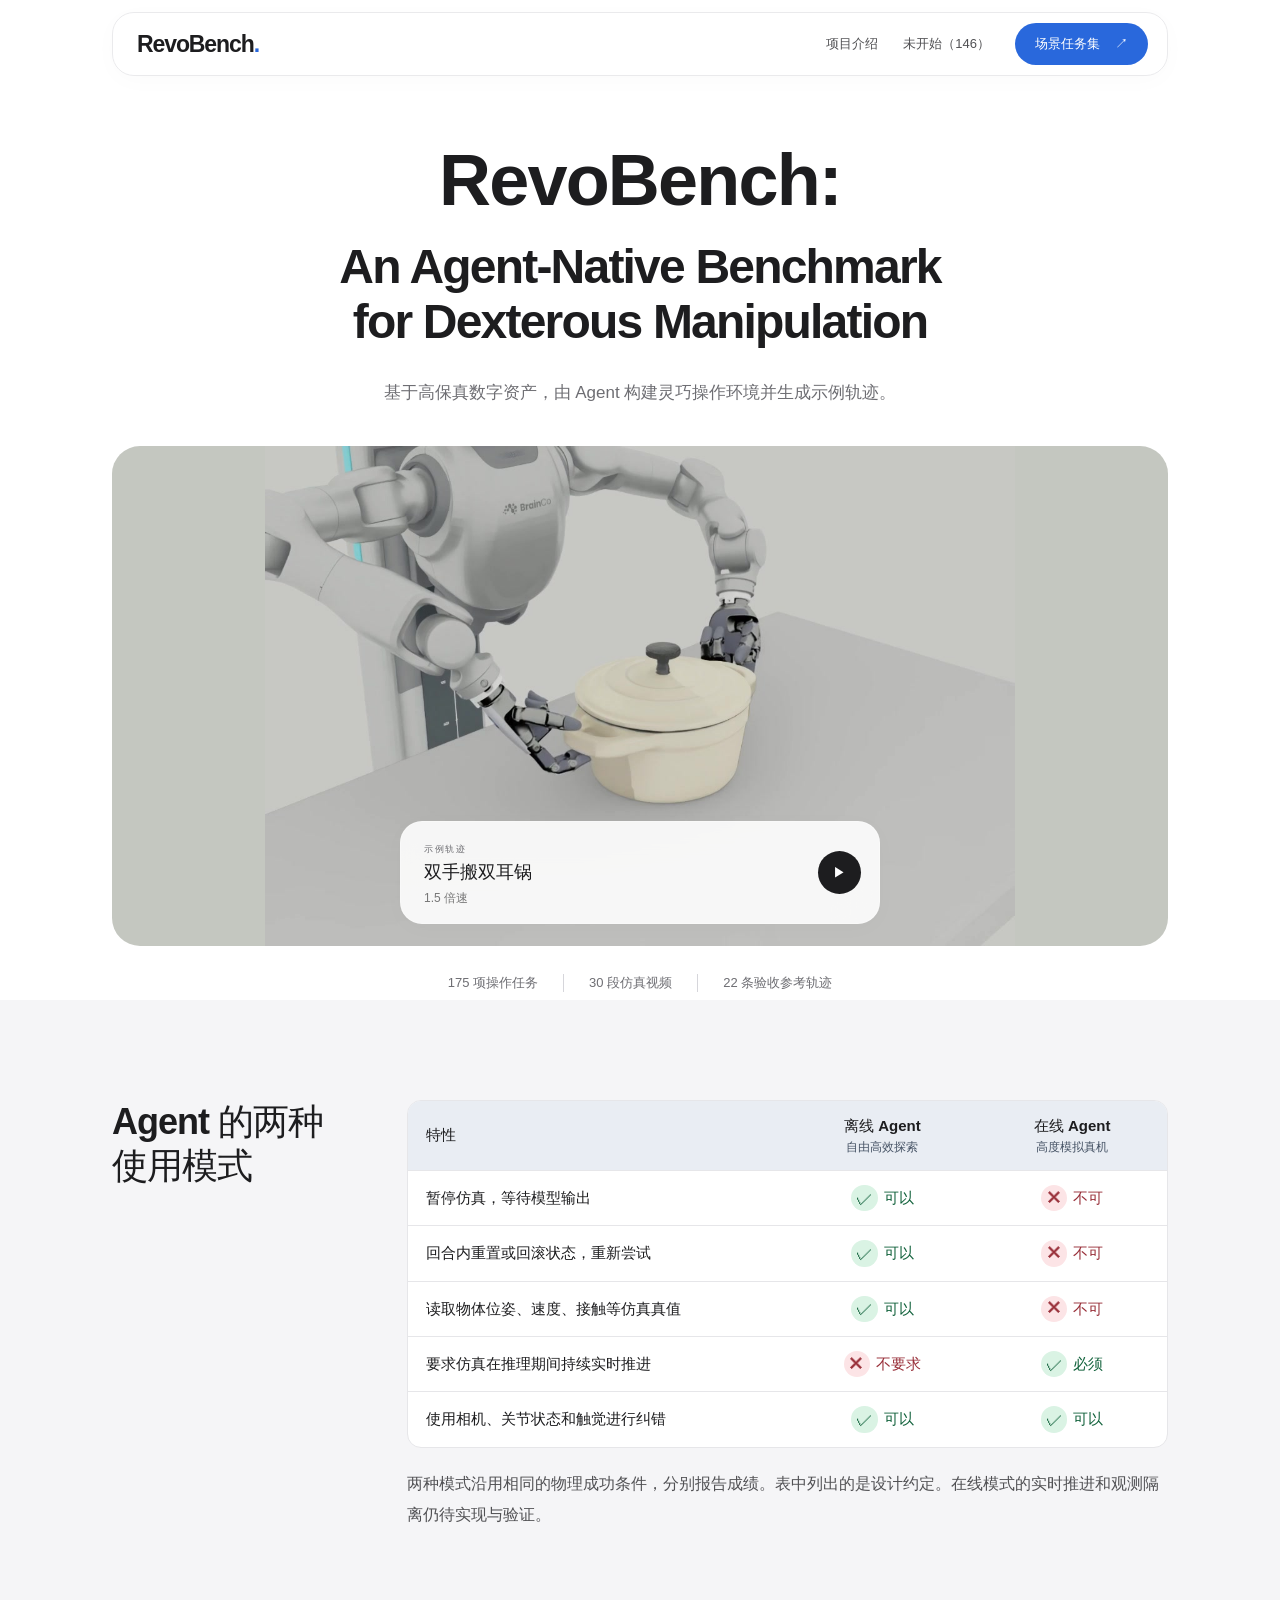
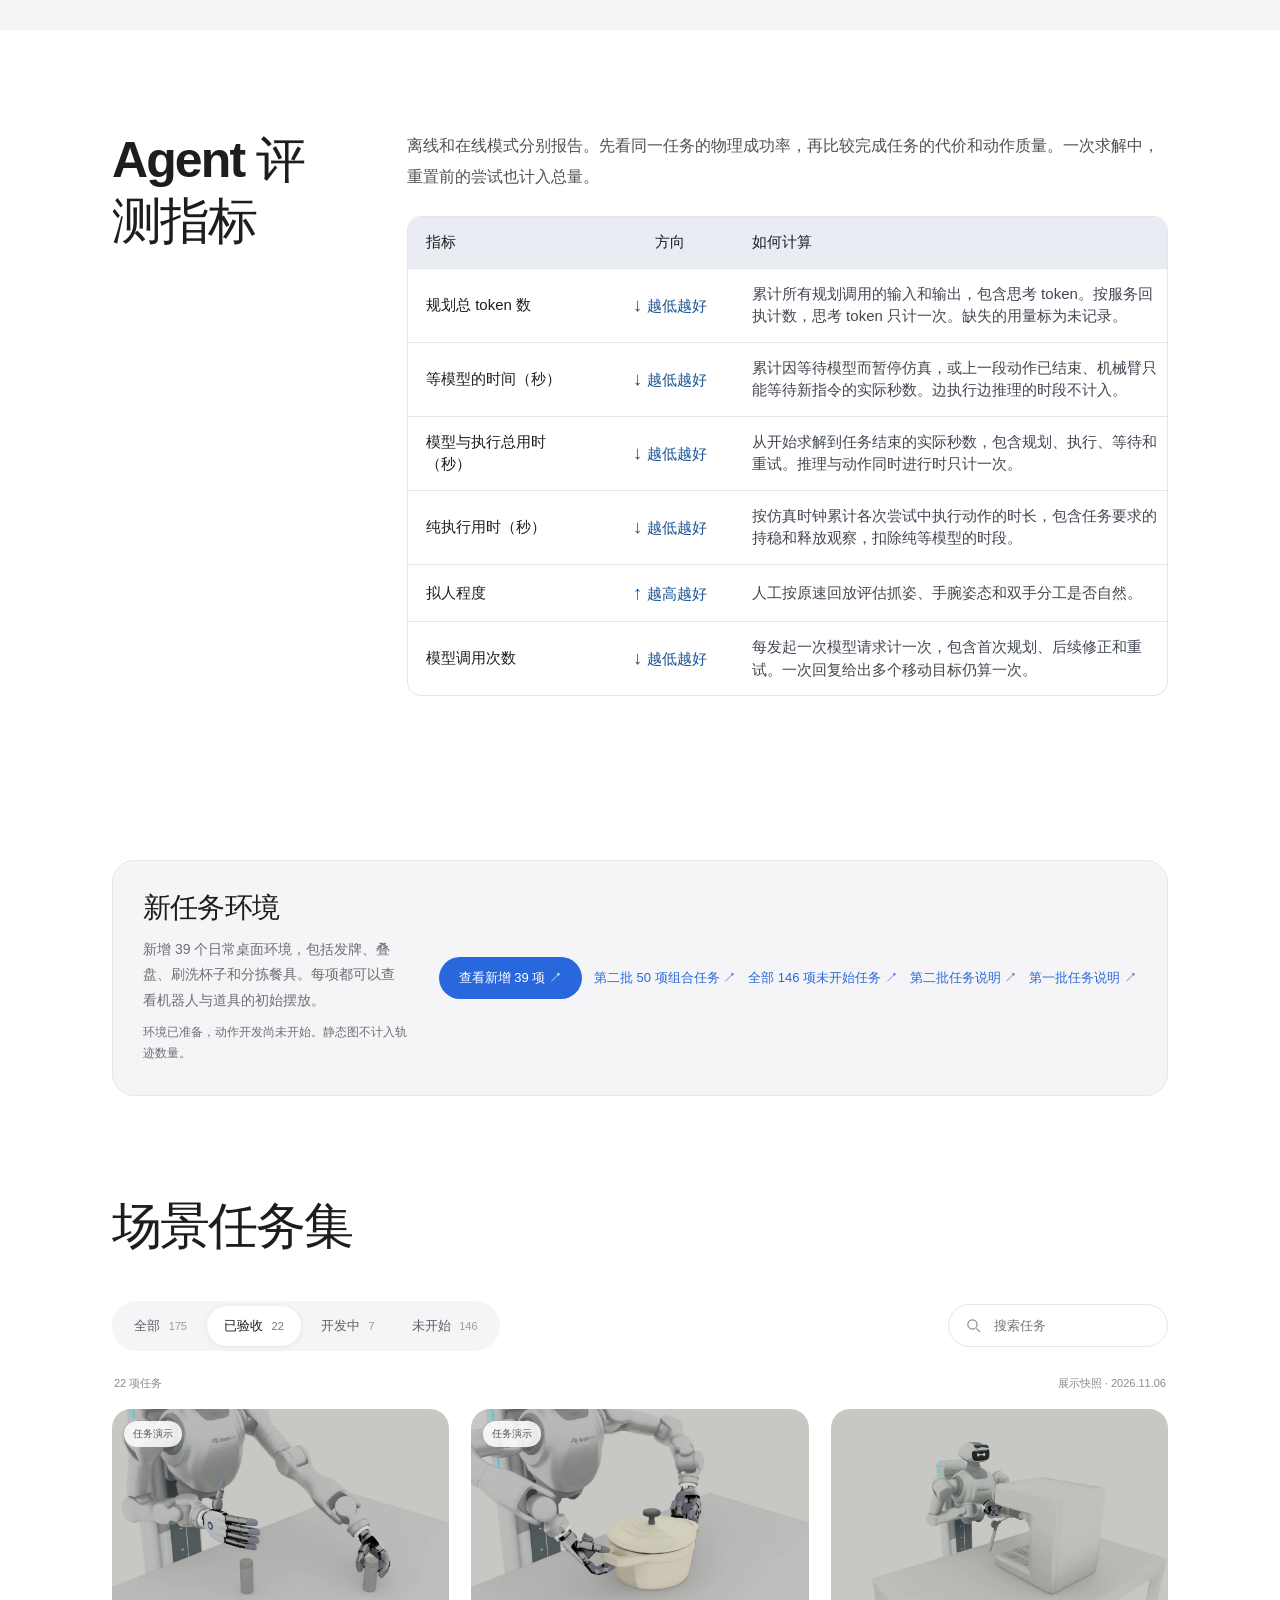
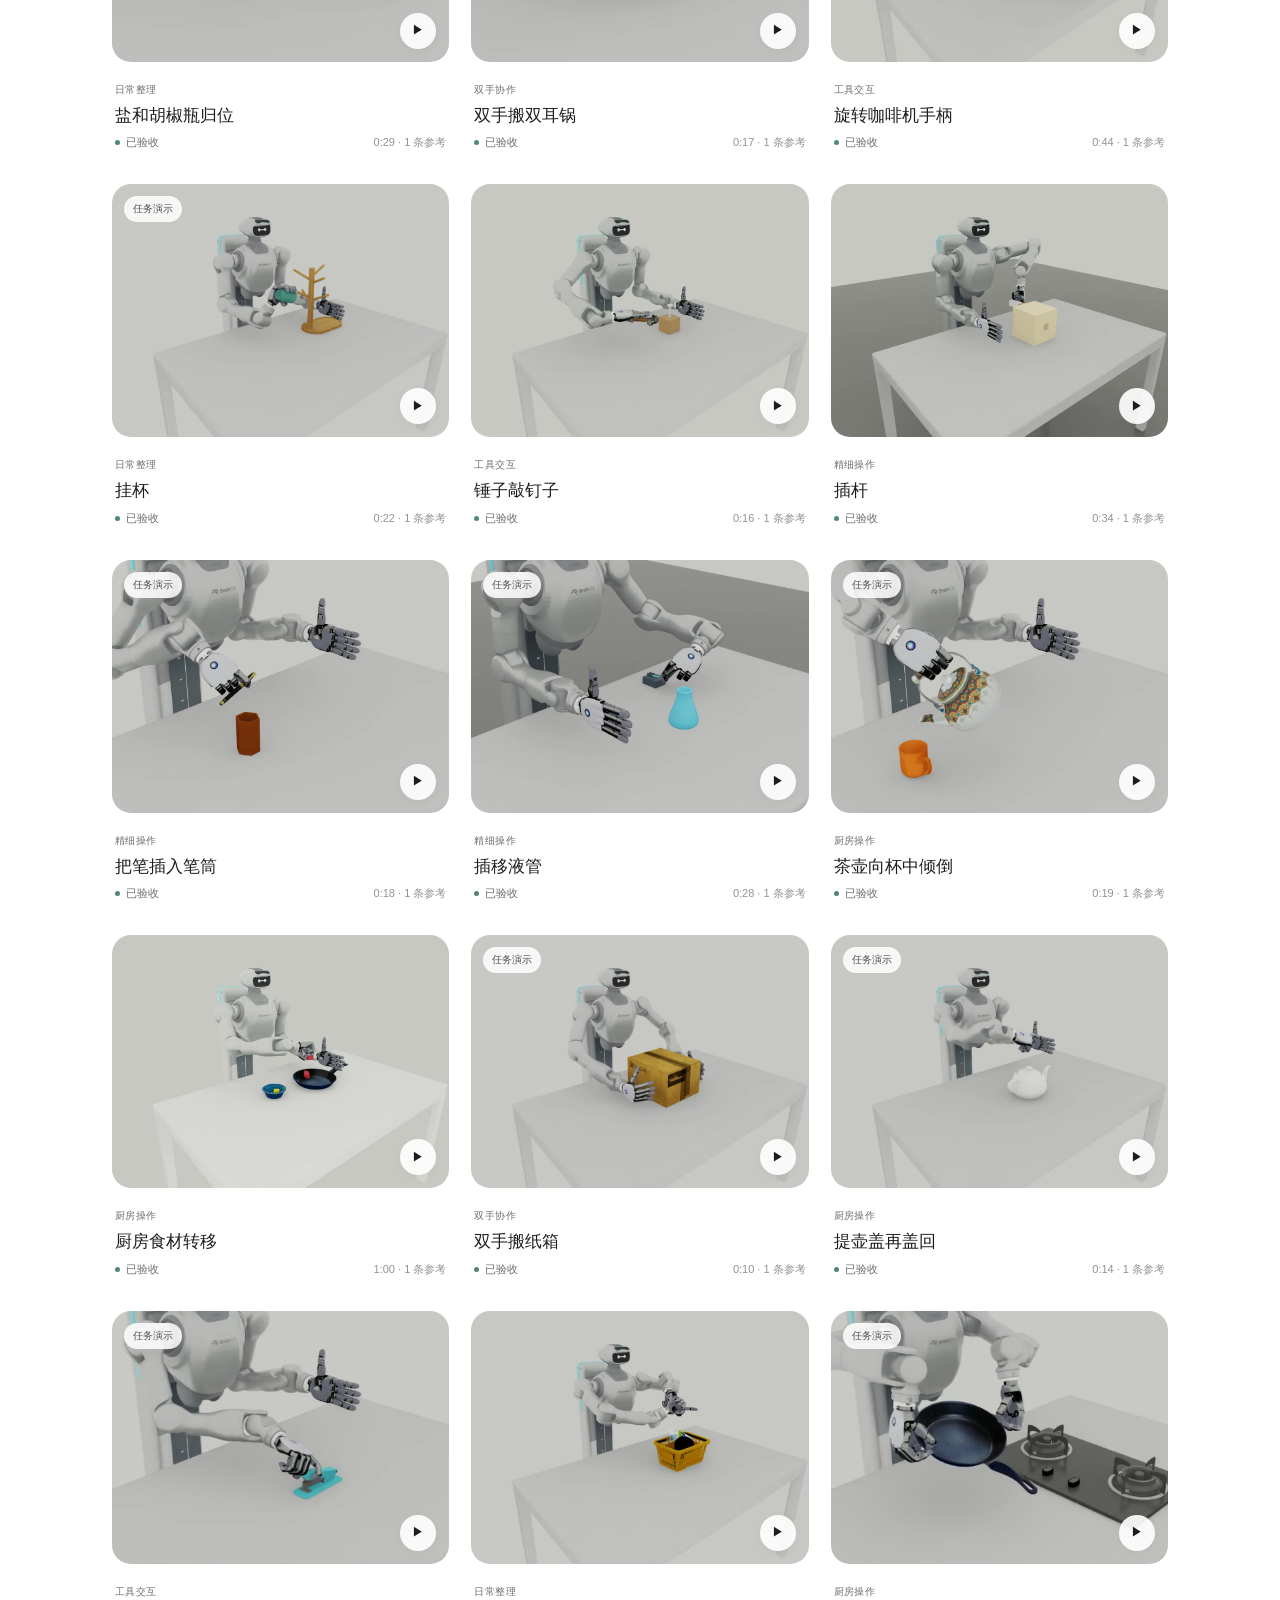
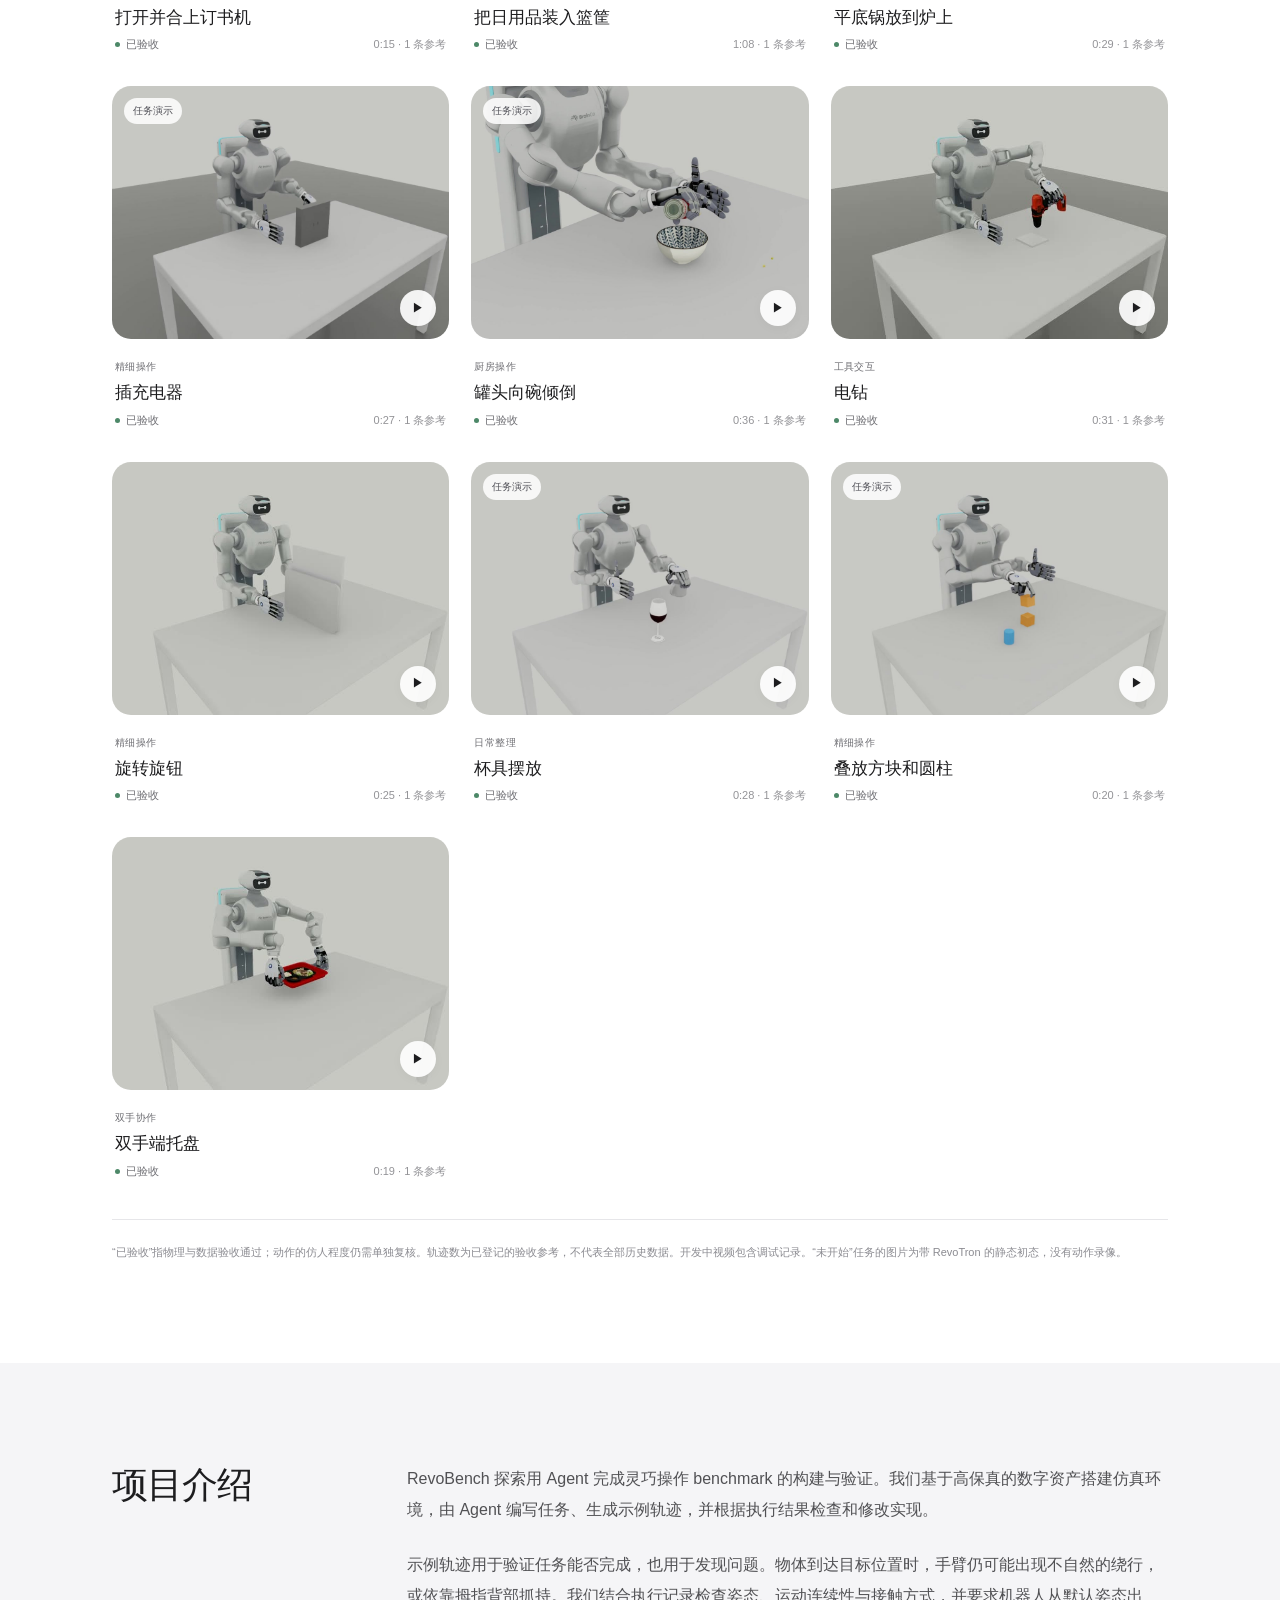
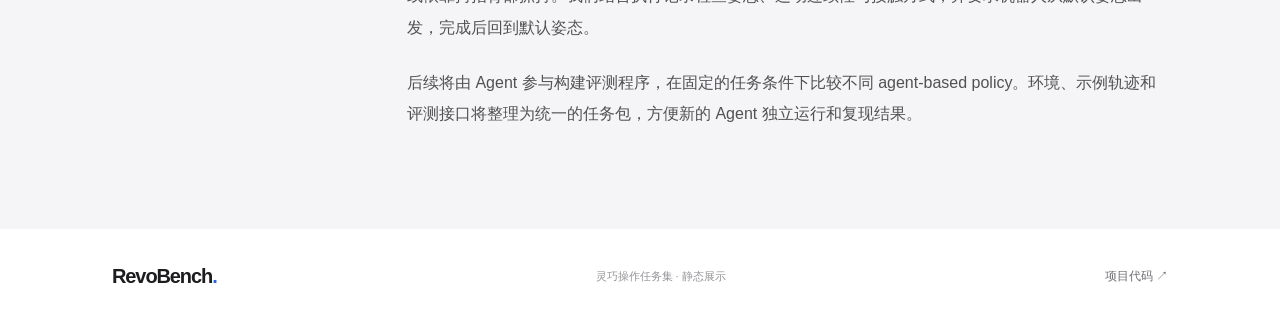
==== commit 1d881173: "Rename the site to RevoBench: An Agent-Native Benchmark for Dexterous Manipulation" ====
--- a/index.html
+++ b/index.html
@@ -2,7 +2,7 @@
 <html lang="zh-CN">
 <head>
 <meta charset="utf-8"><meta name="viewport" content="width=device-width,initial-scale=1">
-<title>RevoBench: An Agent-Native Framework for Dexterous Manipulation Benchmarking</title>
+<title>RevoBench: An Agent-Native Benchmark for Dexterous Manipulation</title>
 <meta name="description" content="RevoBench 基于高保真数字资产，由 Agent 构建灵巧操作环境并生成示例轨迹，用于任务验证与动作诊断。">
 <meta name="theme-color" content="#ffffff">
 <link rel="stylesheet" href="./style.css?v=20261103-second50-modes-metrics"><script src="./app.js?v=20261125-accepted" defer></script>
@@ -11,7 +11,7 @@
 <header class="nav-shell"><nav class="nav" aria-label="主导航"><a class="brand" href="#top">RevoBench<span class="brand-dot">.</span></a><div class="nav-links"><a href="#about">项目介绍</a><a class="pending-nav" href="#not-started" data-task-status="not_started">未开始（146）</a><a class="pill primary" href="#tasks">场景任务集 <span aria-hidden="true">↗</span></a></div></nav></header>
 <main id="top">
 <section class="hero wrap">
-<h1 class="project-title"><span class="project-name">RevoBench:</span> <span class="project-subtitle">An Agent-Native Framework for Dexterous Manipulation Benchmarking</span></h1>
+<h1 class="project-title"><span class="project-name">RevoBench:</span> <span class="project-subtitle">An Agent-Native Benchmark for Dexterous Manipulation</span></h1>
 <p class="hero-description">基于高保真数字资产，由 Agent 构建灵巧操作环境并生成示例轨迹。</p>
 <div class="hero-stage"><video id="hero-video" muted loop playsinline preload="metadata" poster="./media/carry_dutch_oven--demo--1p5x.jpg" aria-label="双手搬双耳锅仿真演示"><source src="./media/carry_dutch_oven--demo--1p5x.mp4" type="video/mp4"></video><div class="hero-caption"><div><span class="tiny-label">示例轨迹</span><strong>双手搬双耳锅</strong><span>1.5 倍速</span></div><button class="round-button" id="hero-toggle" aria-label="播放首页演示"><span aria-hidden="true">▶</span></button></div></div>
 <div class="hero-meta" id="hero-meta"><span>175 项操作任务</span><span>30 段仿真视频</span><span>22 条验收参考轨迹</span></div>
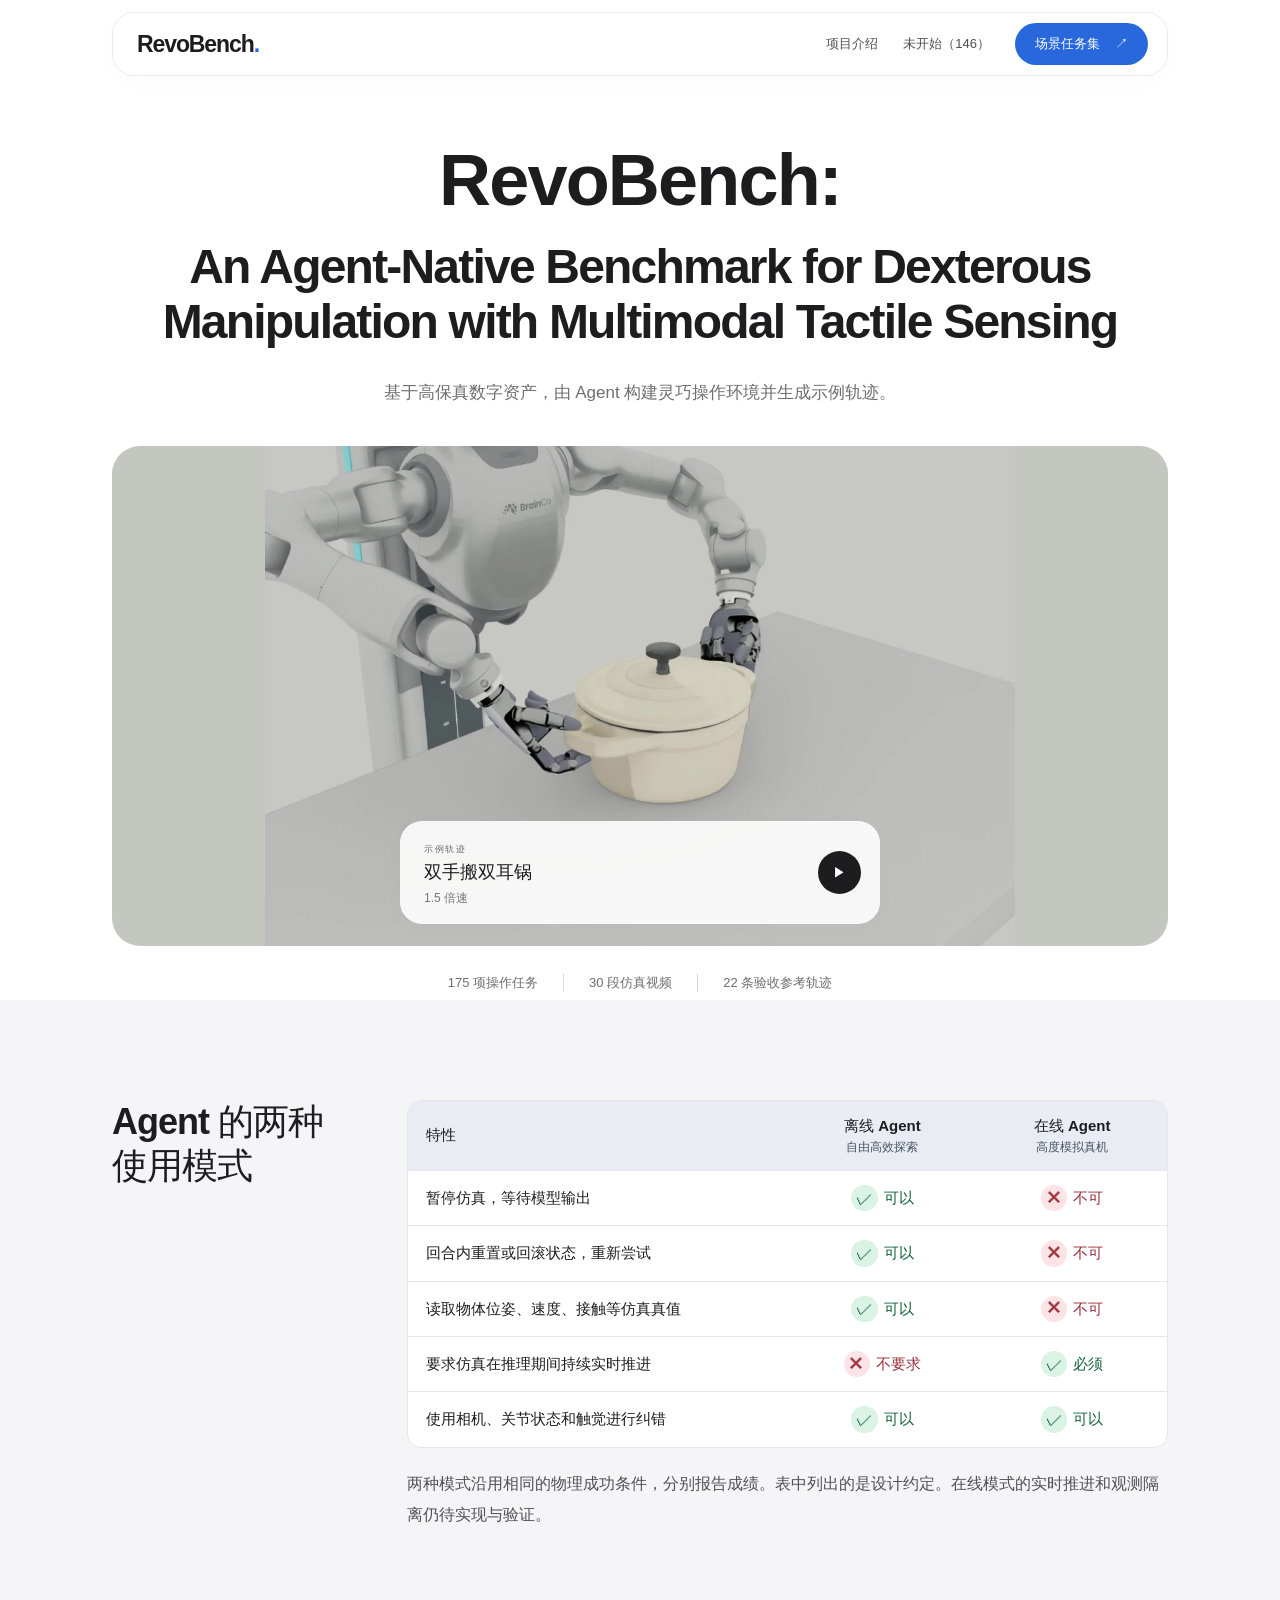
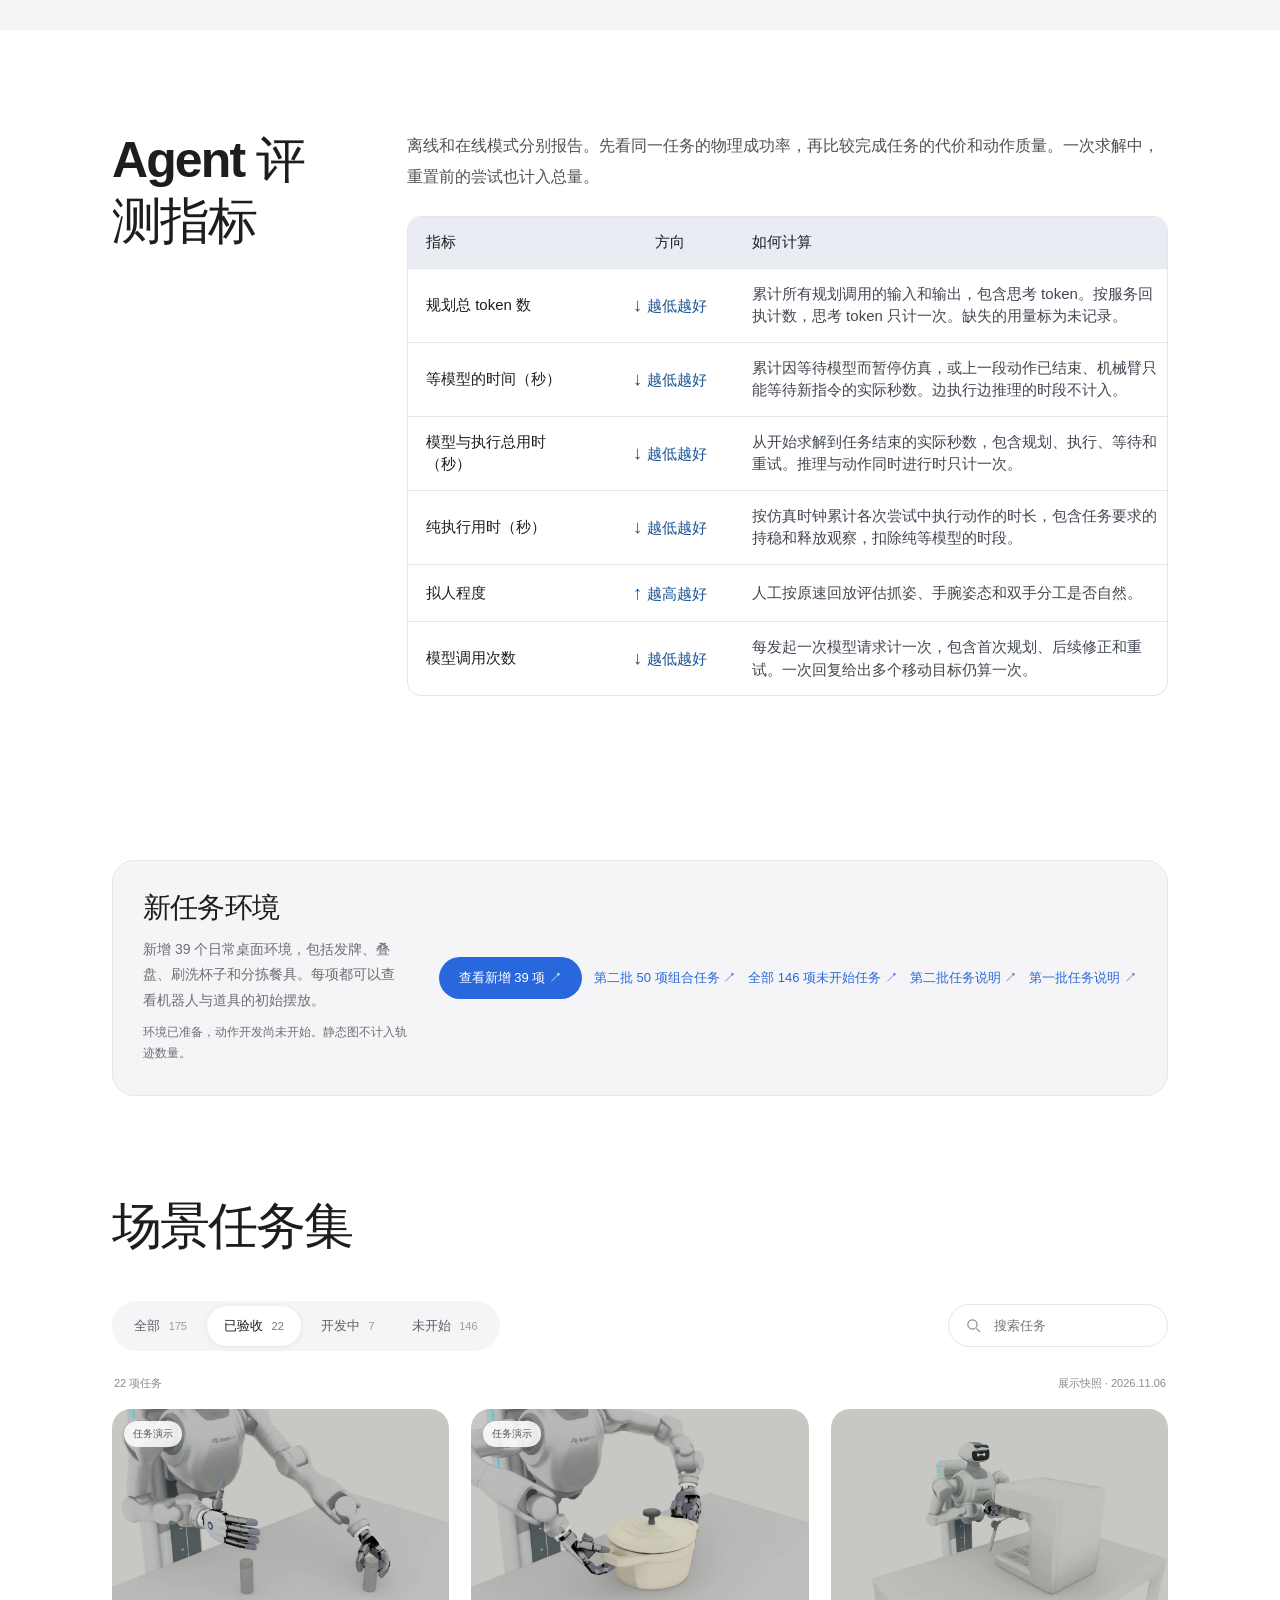
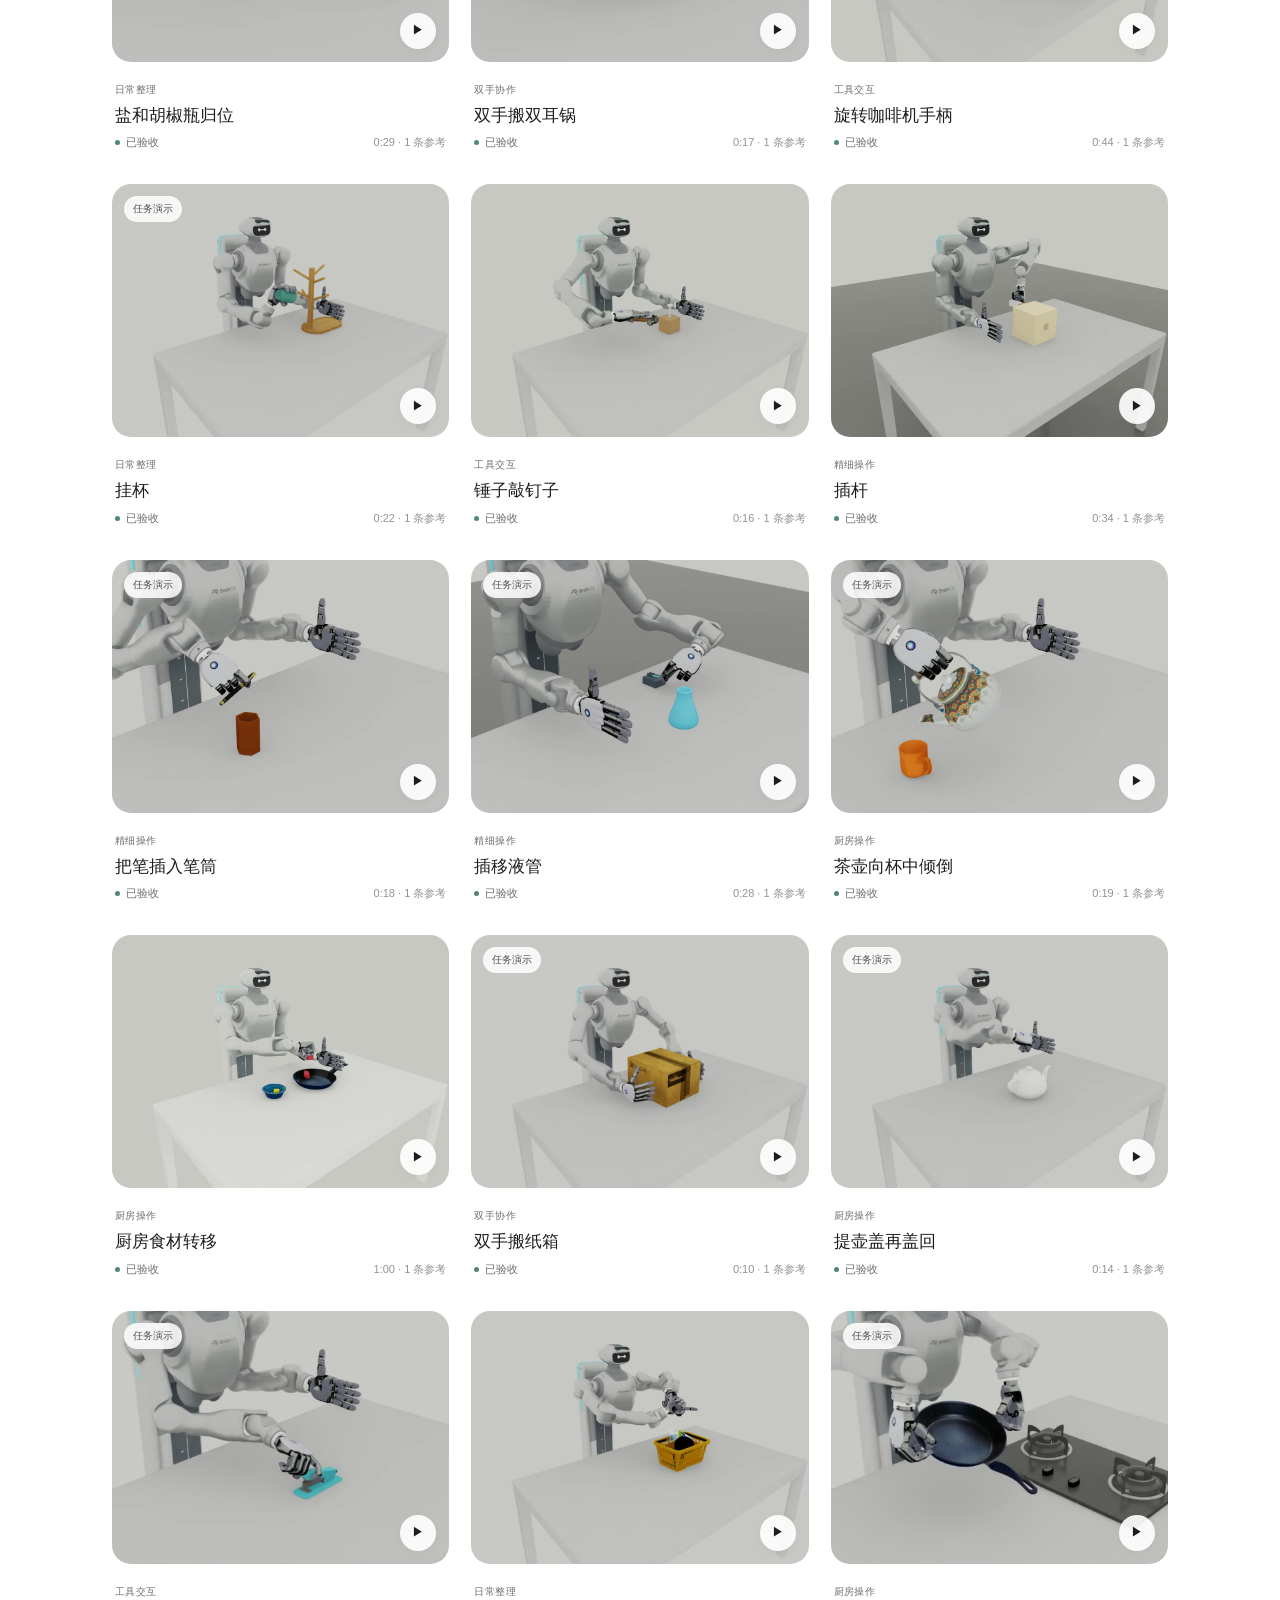
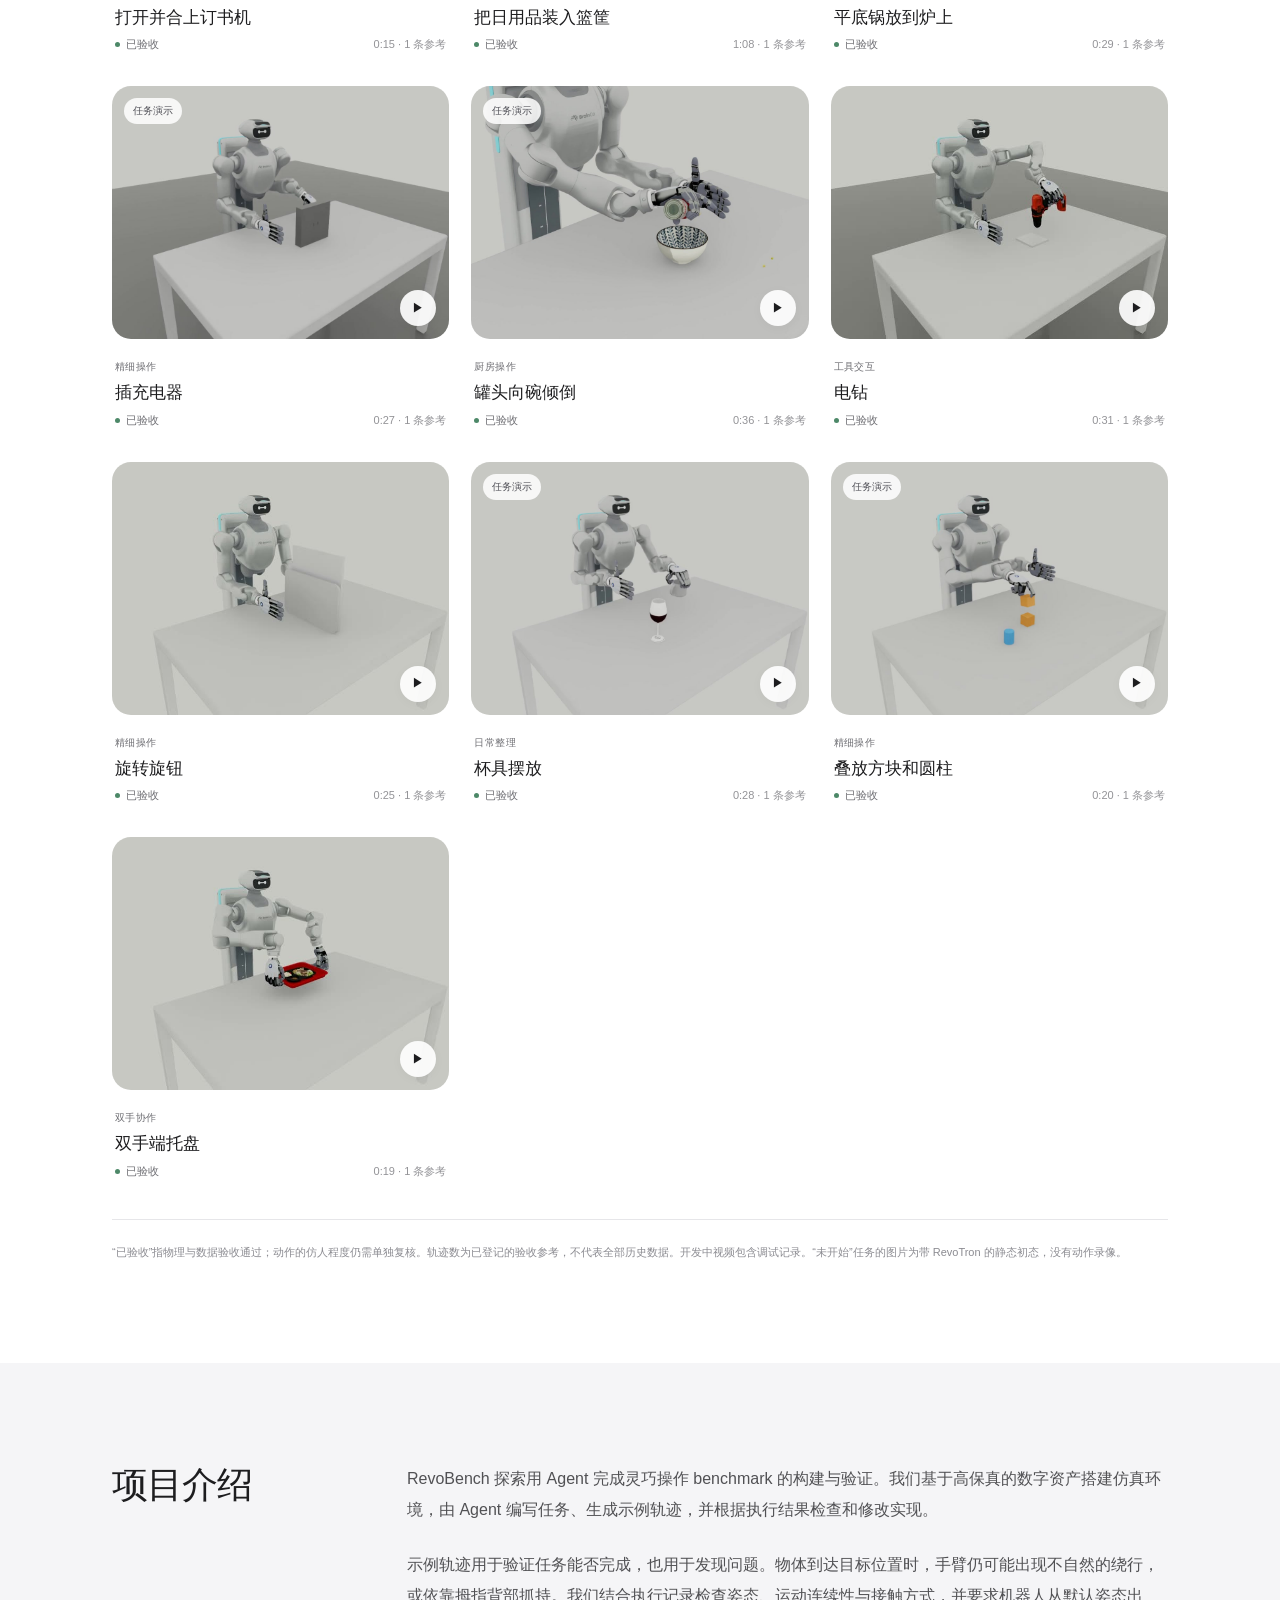
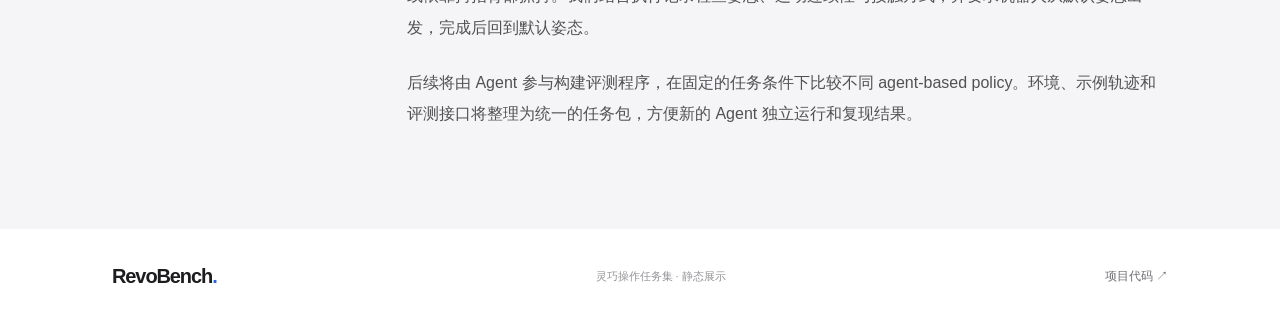
==== commit 482ada7c: "Highlight multimodal tactile sensing in the RevoBench title" ====
--- a/index.html
+++ b/index.html
@@ -2,7 +2,7 @@
 <html lang="zh-CN">
 <head>
 <meta charset="utf-8"><meta name="viewport" content="width=device-width,initial-scale=1">
-<title>RevoBench: An Agent-Native Benchmark for Dexterous Manipulation</title>
+<title>RevoBench: An Agent-Native Benchmark for Dexterous Manipulation with Multimodal Tactile Sensing</title>
 <meta name="description" content="RevoBench 基于高保真数字资产，由 Agent 构建灵巧操作环境并生成示例轨迹，用于任务验证与动作诊断。">
 <meta name="theme-color" content="#ffffff">
 <link rel="stylesheet" href="./style.css?v=20261103-second50-modes-metrics"><script src="./app.js?v=20261125-accepted" defer></script>
@@ -11,7 +11,7 @@
 <header class="nav-shell"><nav class="nav" aria-label="主导航"><a class="brand" href="#top">RevoBench<span class="brand-dot">.</span></a><div class="nav-links"><a href="#about">项目介绍</a><a class="pending-nav" href="#not-started" data-task-status="not_started">未开始（146）</a><a class="pill primary" href="#tasks">场景任务集 <span aria-hidden="true">↗</span></a></div></nav></header>
 <main id="top">
 <section class="hero wrap">
-<h1 class="project-title"><span class="project-name">RevoBench:</span> <span class="project-subtitle">An Agent-Native Benchmark for Dexterous Manipulation</span></h1>
+<h1 class="project-title"><span class="project-name">RevoBench:</span> <span class="project-subtitle">An Agent-Native Benchmark for Dexterous Manipulation with Multimodal Tactile Sensing</span></h1>
 <p class="hero-description">基于高保真数字资产，由 Agent 构建灵巧操作环境并生成示例轨迹。</p>
 <div class="hero-stage"><video id="hero-video" muted loop playsinline preload="metadata" poster="./media/carry_dutch_oven--demo--1p5x.jpg" aria-label="双手搬双耳锅仿真演示"><source src="./media/carry_dutch_oven--demo--1p5x.mp4" type="video/mp4"></video><div class="hero-caption"><div><span class="tiny-label">示例轨迹</span><strong>双手搬双耳锅</strong><span>1.5 倍速</span></div><button class="round-button" id="hero-toggle" aria-label="播放首页演示"><span aria-hidden="true">▶</span></button></div></div>
 <div class="hero-meta" id="hero-meta"><span>175 项操作任务</span><span>30 段仿真视频</span><span>22 条验收参考轨迹</span></div>
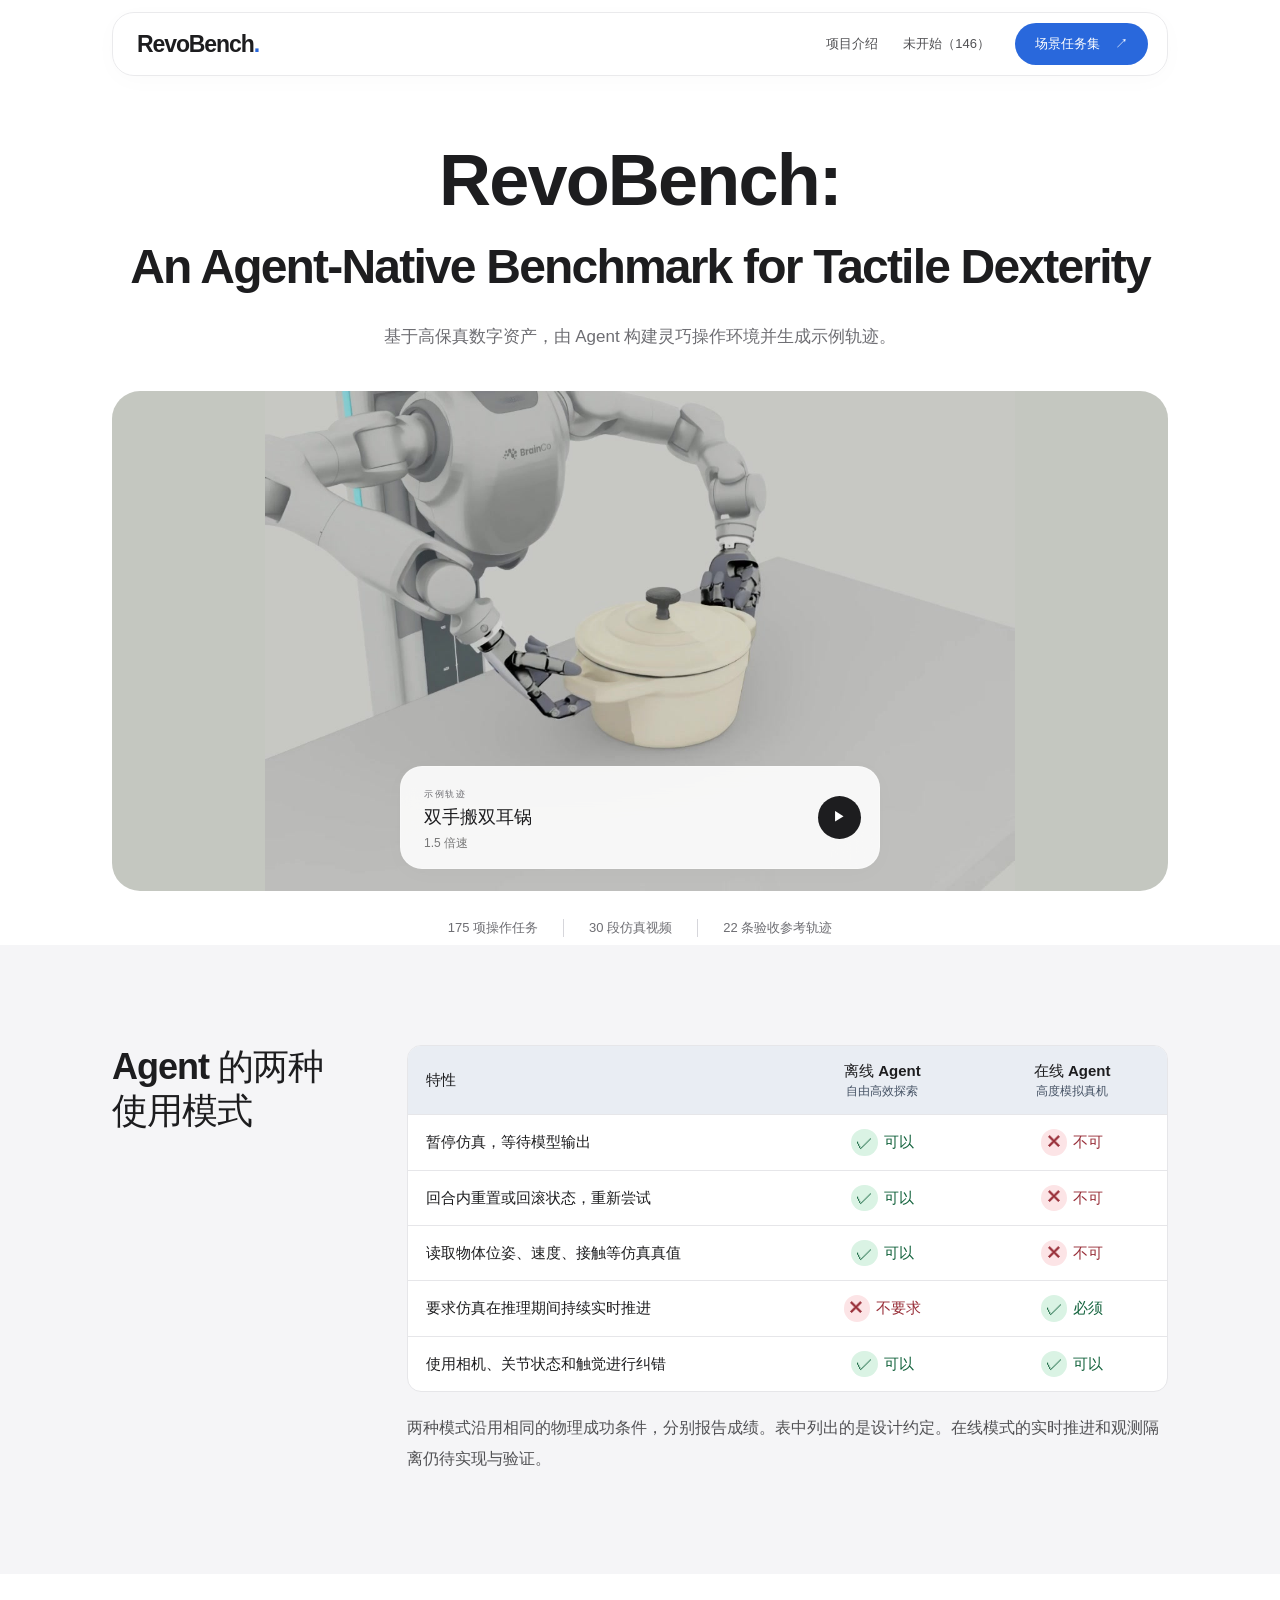
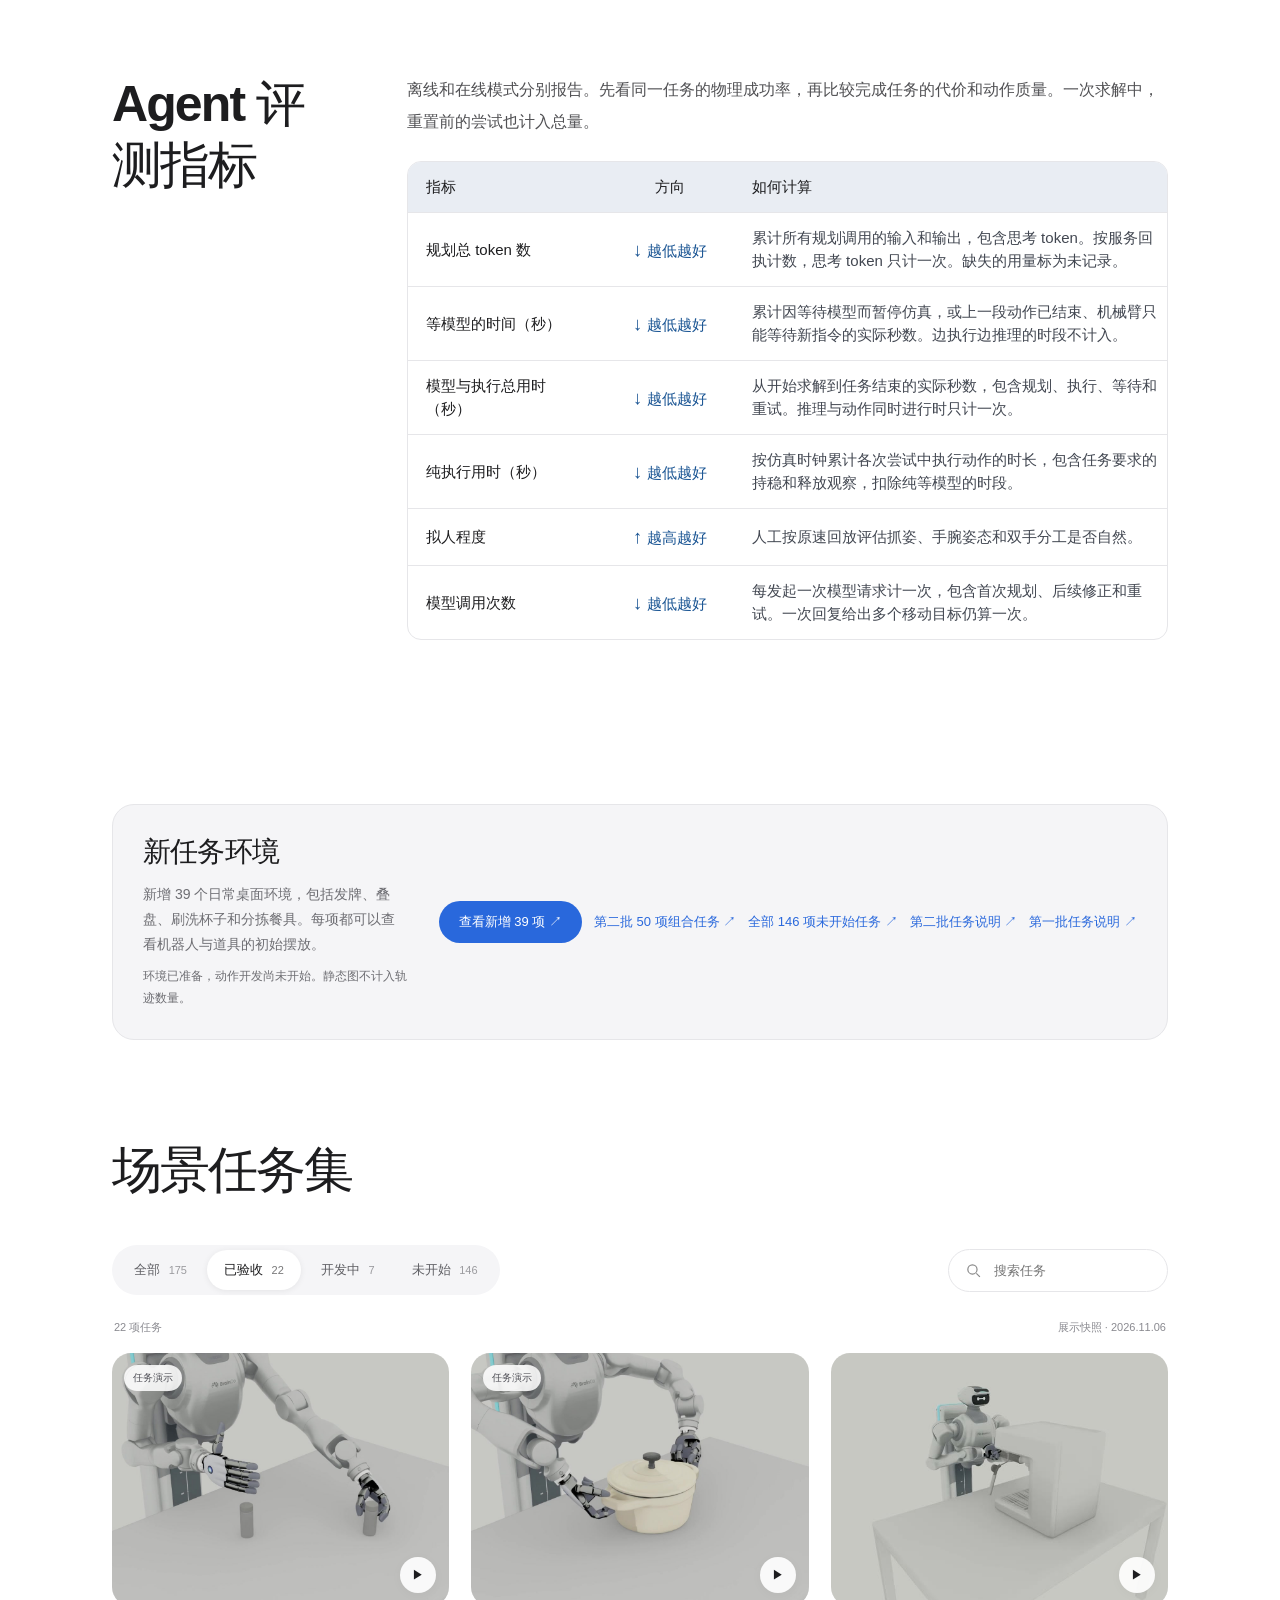
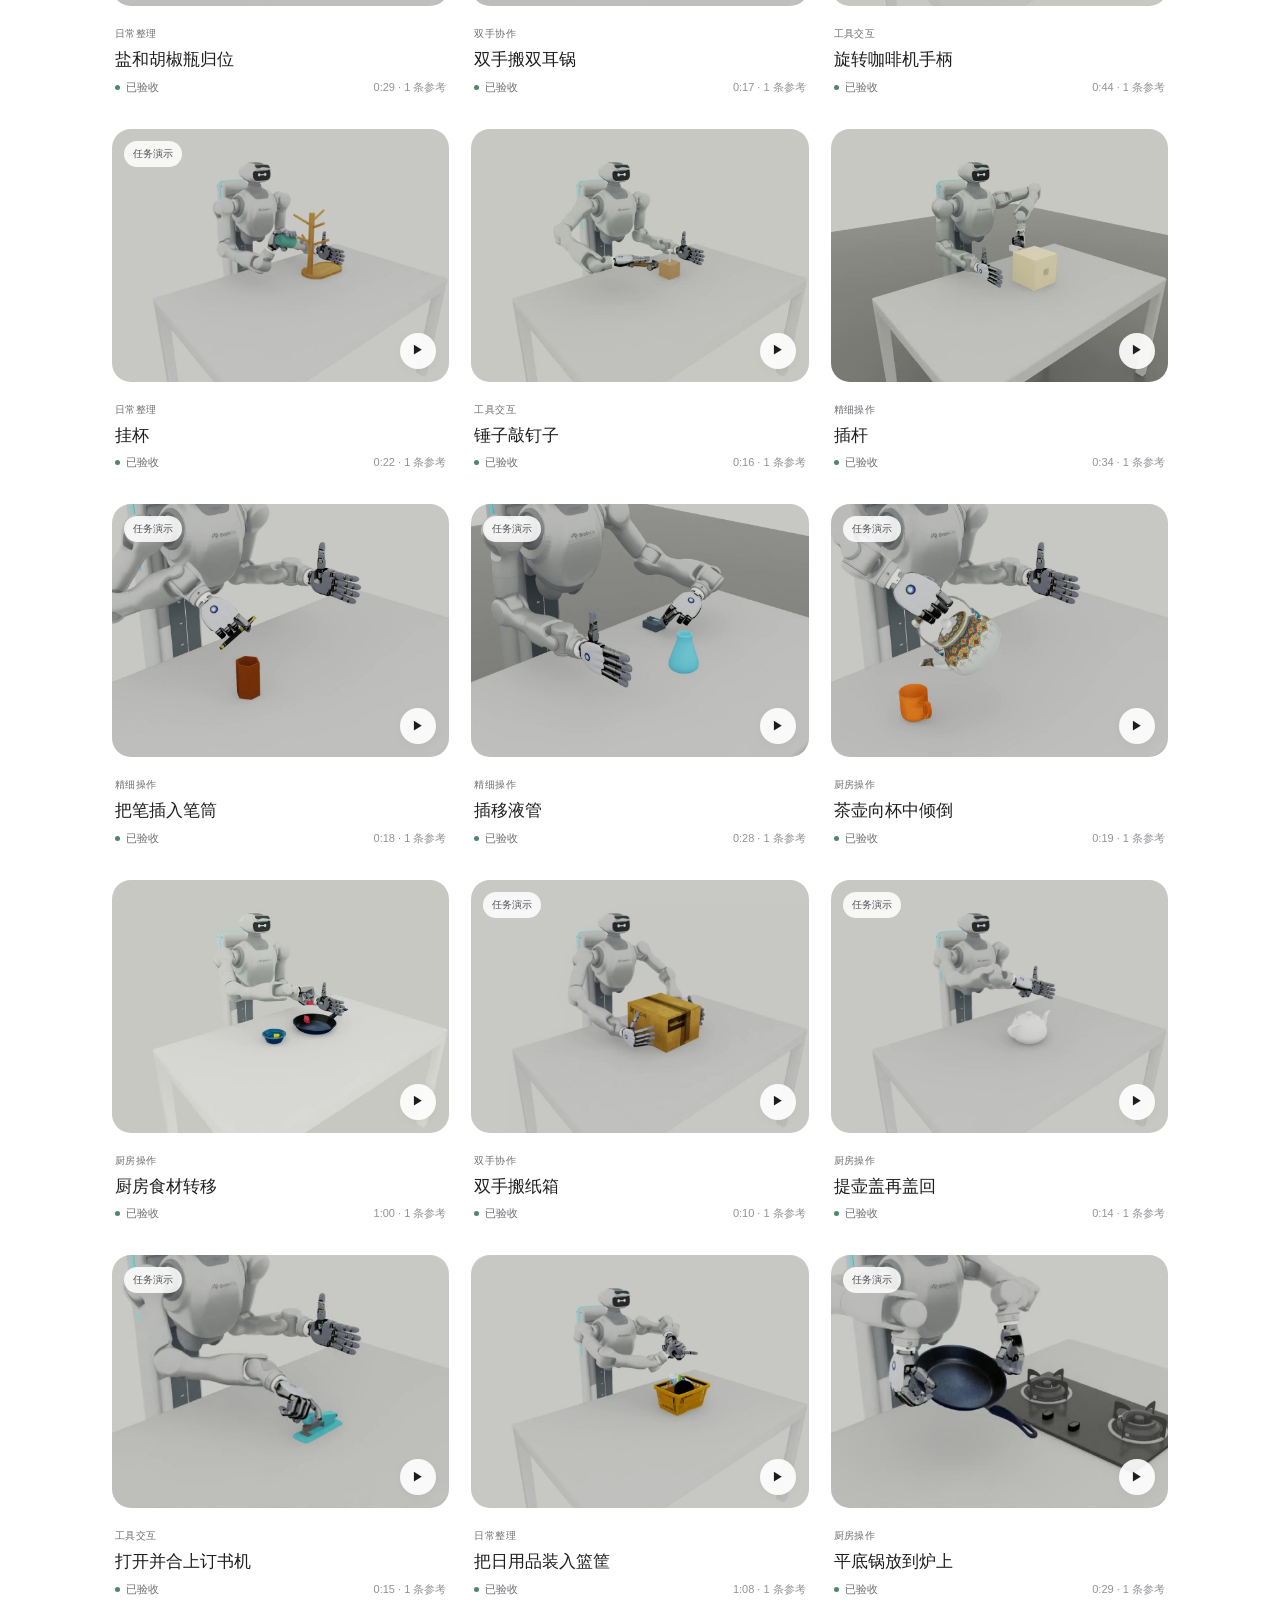
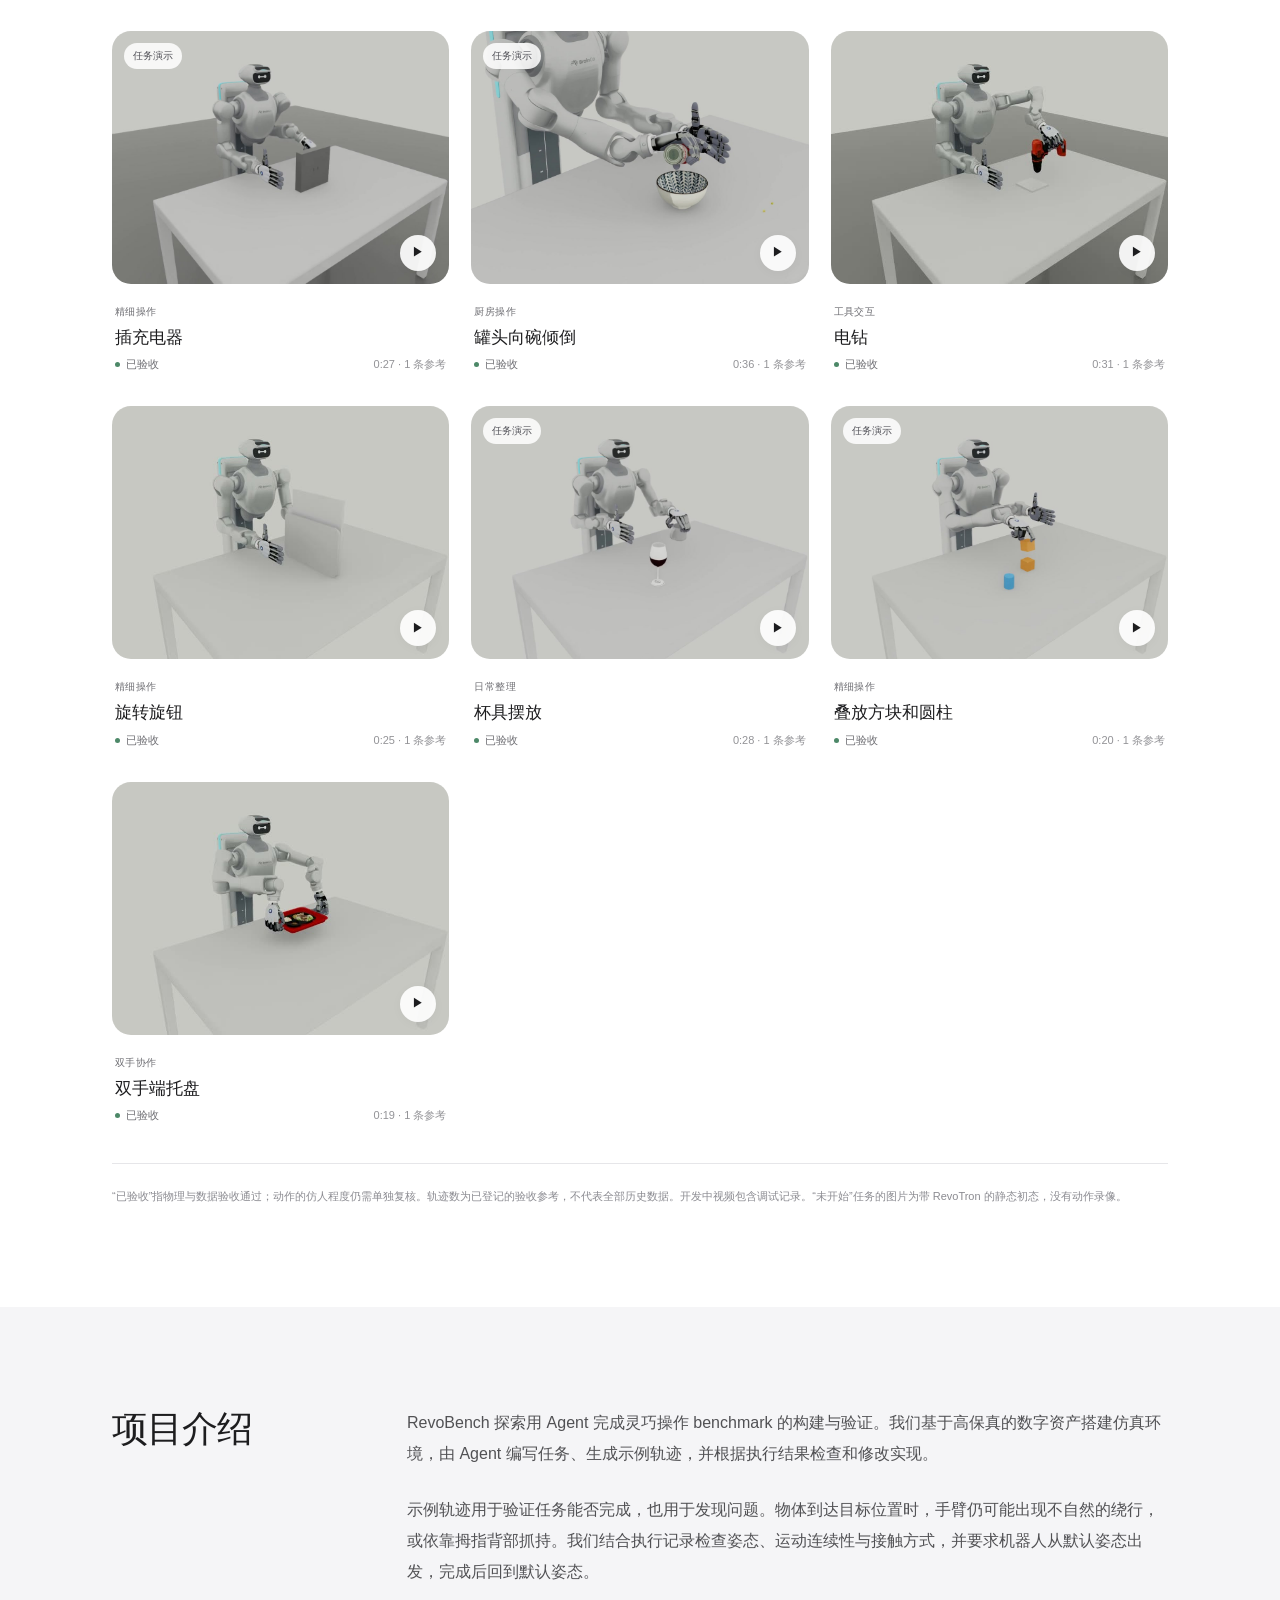
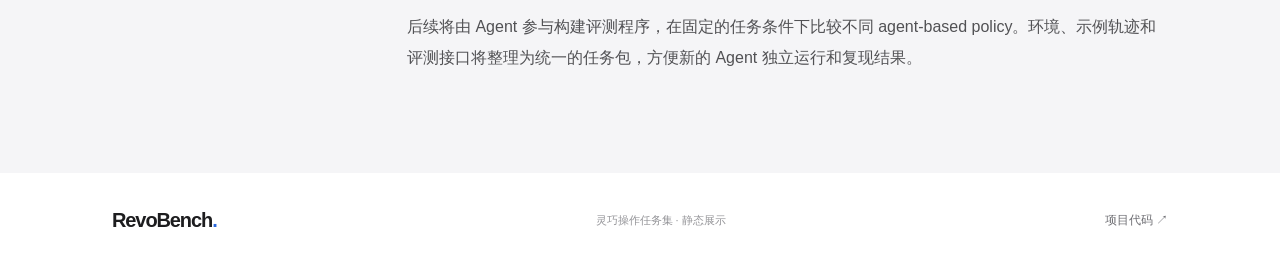
==== commit feb689b4: "Shorten the RevoBench title to Tactile Dexterity" ====
--- a/index.html
+++ b/index.html
@@ -2,7 +2,7 @@
 <html lang="zh-CN">
 <head>
 <meta charset="utf-8"><meta name="viewport" content="width=device-width,initial-scale=1">
-<title>RevoBench: An Agent-Native Benchmark for Dexterous Manipulation with Multimodal Tactile Sensing</title>
+<title>RevoBench: An Agent-Native Benchmark for Tactile Dexterity</title>
 <meta name="description" content="RevoBench 基于高保真数字资产，由 Agent 构建灵巧操作环境并生成示例轨迹，用于任务验证与动作诊断。">
 <meta name="theme-color" content="#ffffff">
 <link rel="stylesheet" href="./style.css?v=20261103-second50-modes-metrics"><script src="./app.js?v=20261125-accepted" defer></script>
@@ -11,7 +11,7 @@
 <header class="nav-shell"><nav class="nav" aria-label="主导航"><a class="brand" href="#top">RevoBench<span class="brand-dot">.</span></a><div class="nav-links"><a href="#about">项目介绍</a><a class="pending-nav" href="#not-started" data-task-status="not_started">未开始（146）</a><a class="pill primary" href="#tasks">场景任务集 <span aria-hidden="true">↗</span></a></div></nav></header>
 <main id="top">
 <section class="hero wrap">
-<h1 class="project-title"><span class="project-name">RevoBench:</span> <span class="project-subtitle">An Agent-Native Benchmark for Dexterous Manipulation with Multimodal Tactile Sensing</span></h1>
+<h1 class="project-title"><span class="project-name">RevoBench:</span> <span class="project-subtitle">An Agent-Native Benchmark for Tactile Dexterity</span></h1>
 <p class="hero-description">基于高保真数字资产，由 Agent 构建灵巧操作环境并生成示例轨迹。</p>
 <div class="hero-stage"><video id="hero-video" muted loop playsinline preload="metadata" poster="./media/carry_dutch_oven--demo--1p5x.jpg" aria-label="双手搬双耳锅仿真演示"><source src="./media/carry_dutch_oven--demo--1p5x.mp4" type="video/mp4"></video><div class="hero-caption"><div><span class="tiny-label">示例轨迹</span><strong>双手搬双耳锅</strong><span>1.5 倍速</span></div><button class="round-button" id="hero-toggle" aria-label="播放首页演示"><span aria-hidden="true">▶</span></button></div></div>
 <div class="hero-meta" id="hero-meta"><span>175 项操作任务</span><span>30 段仿真视频</span><span>22 条验收参考轨迹</span></div>
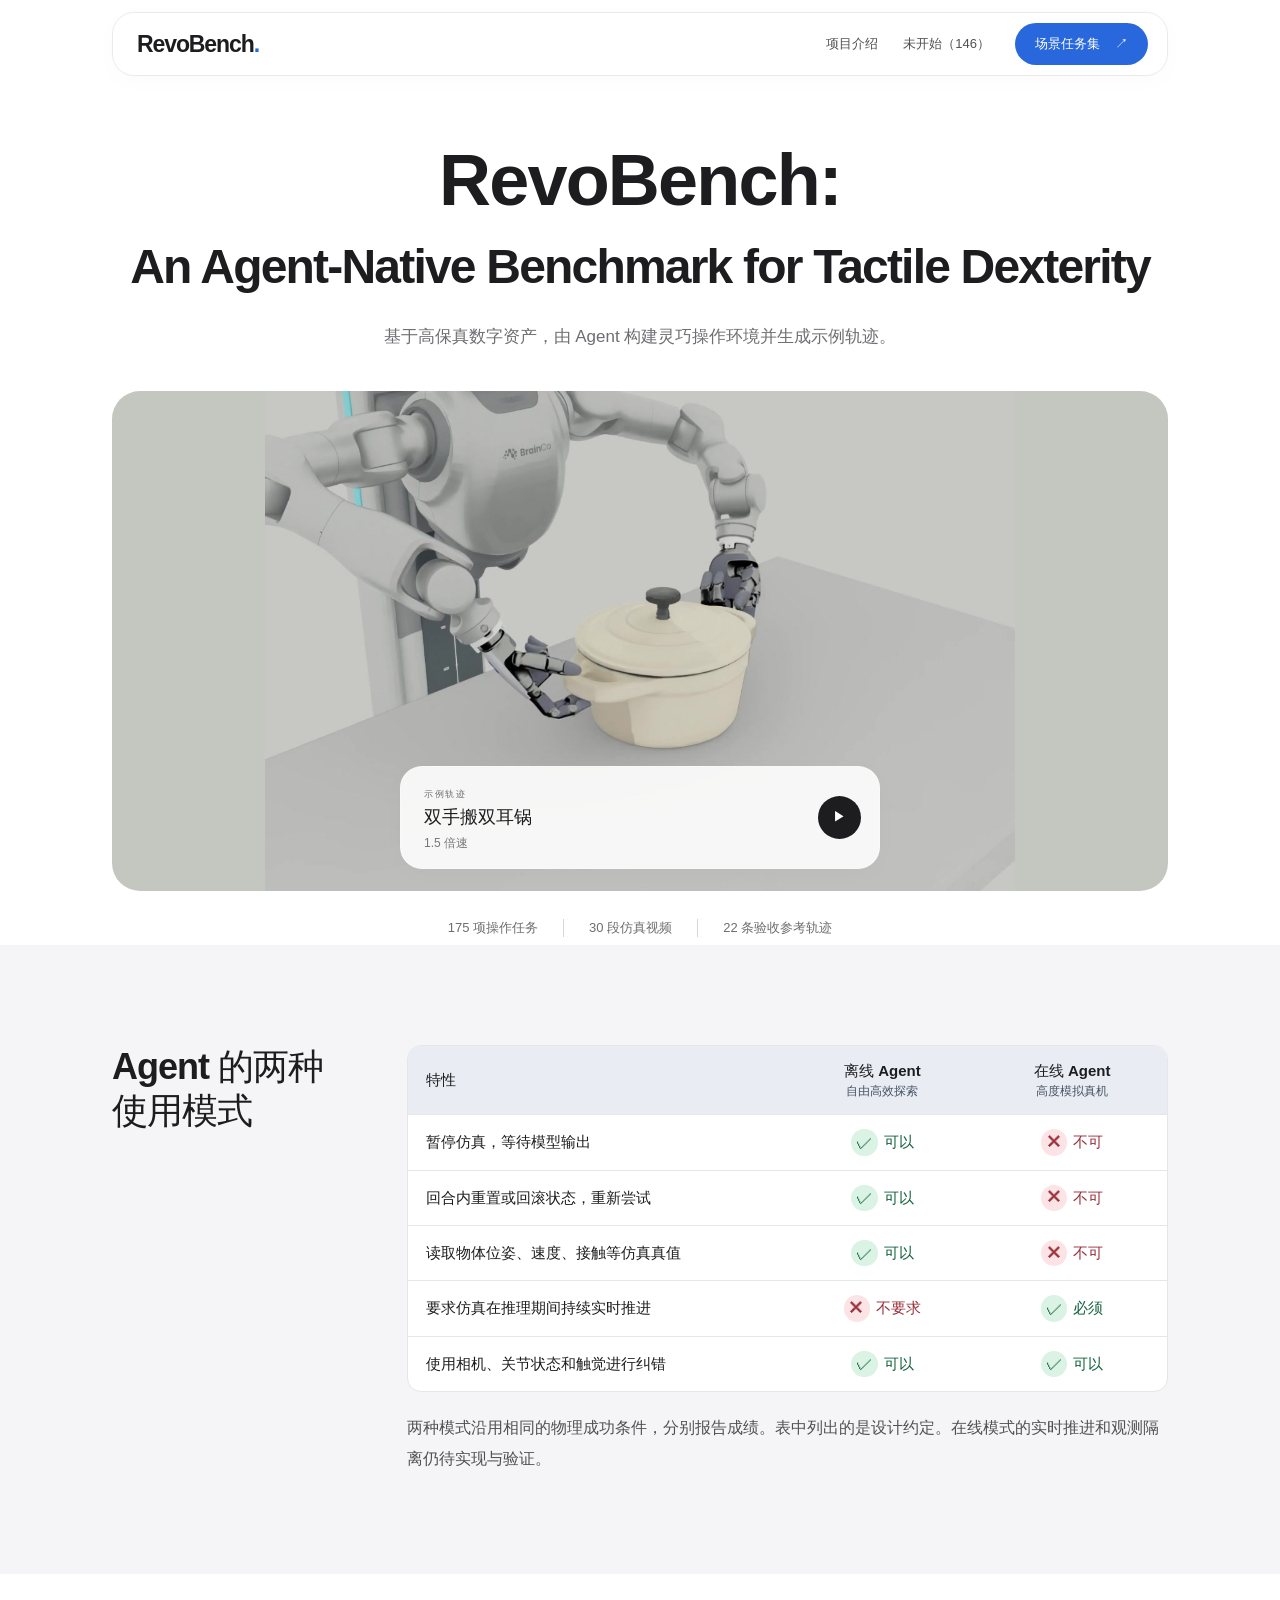
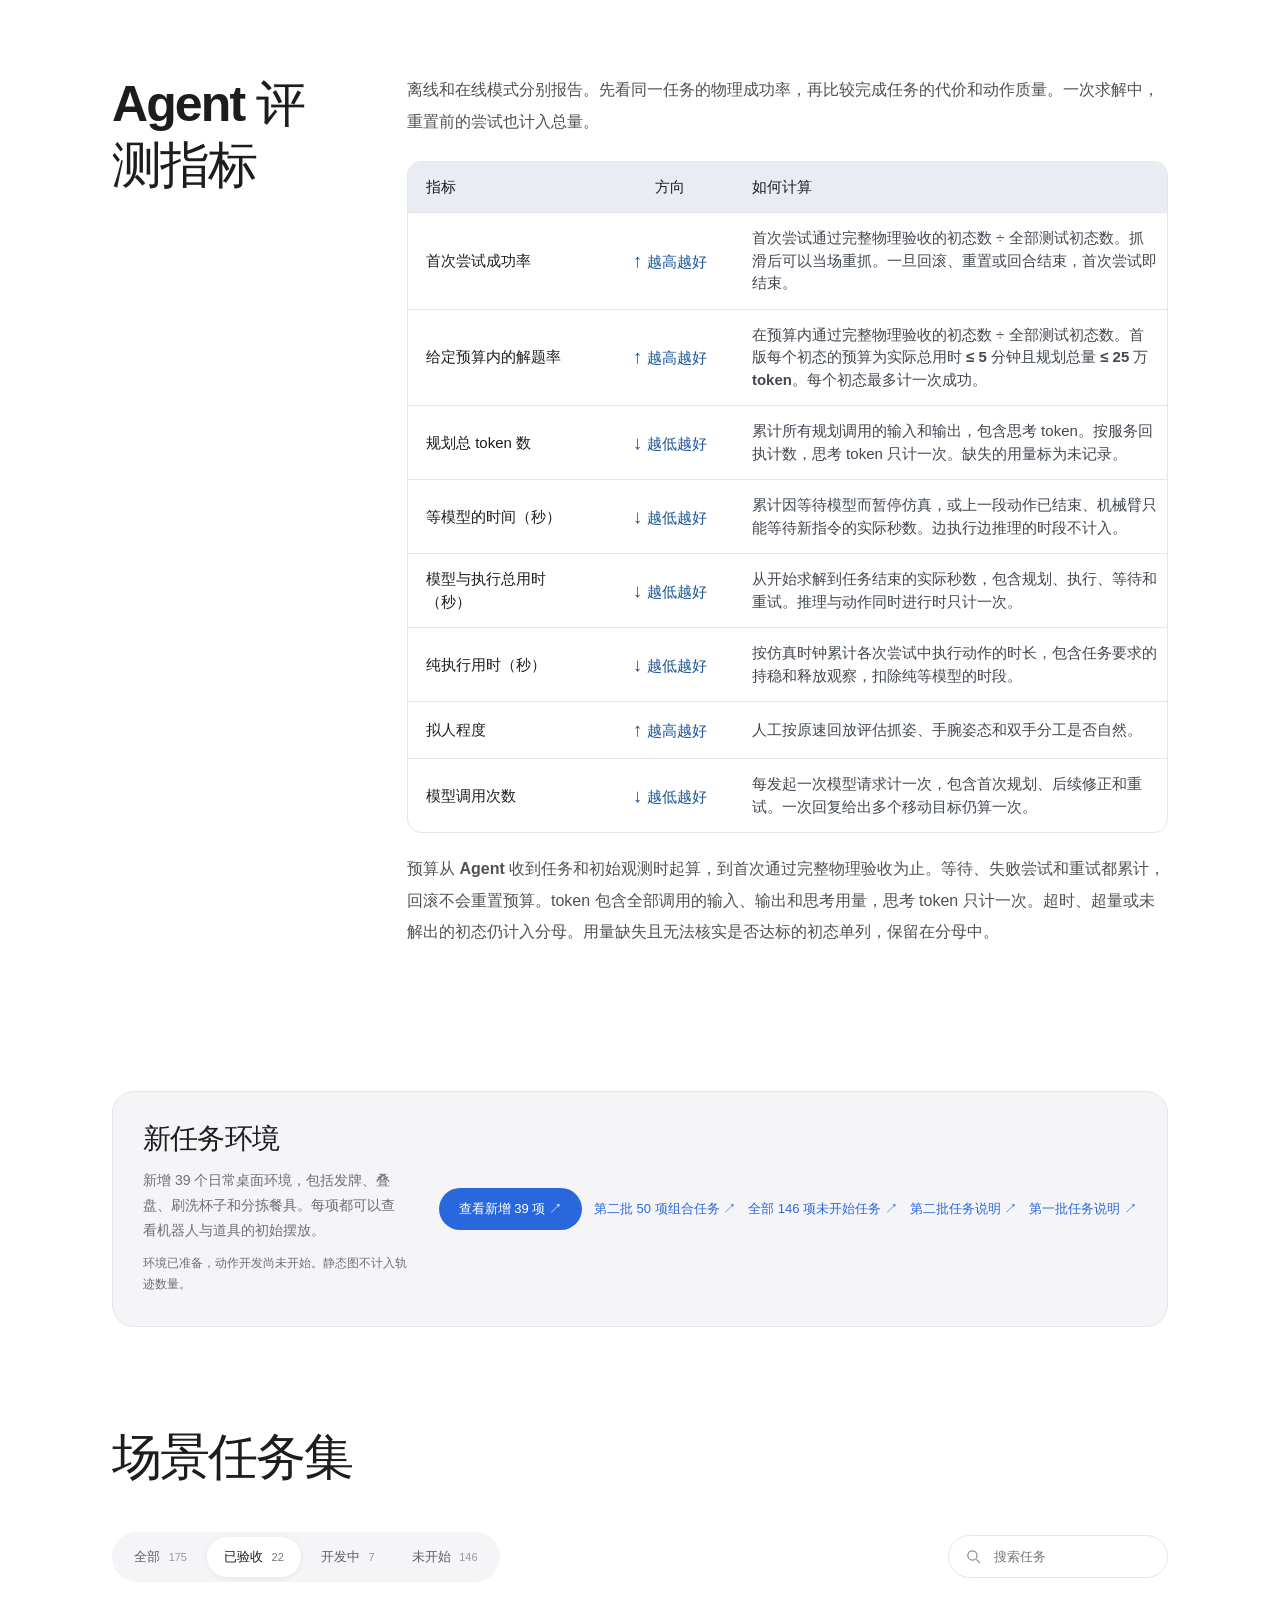
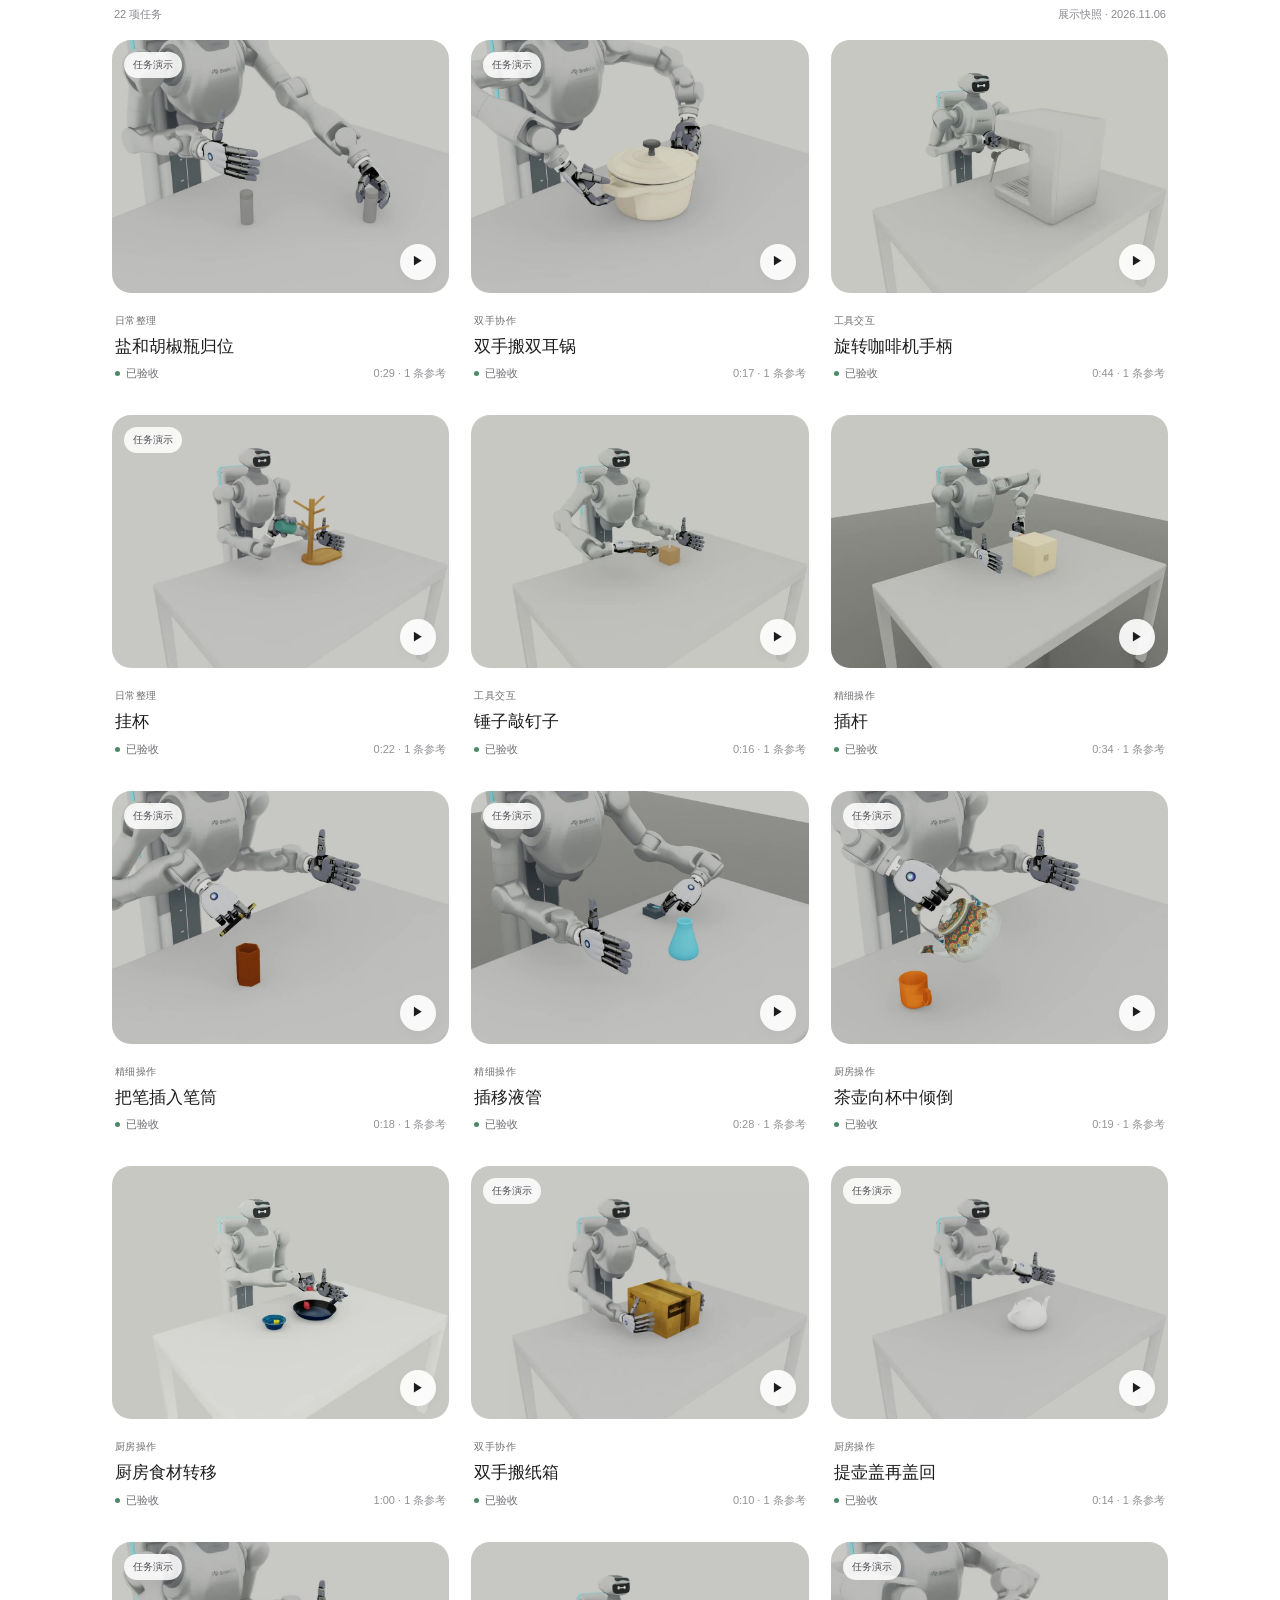
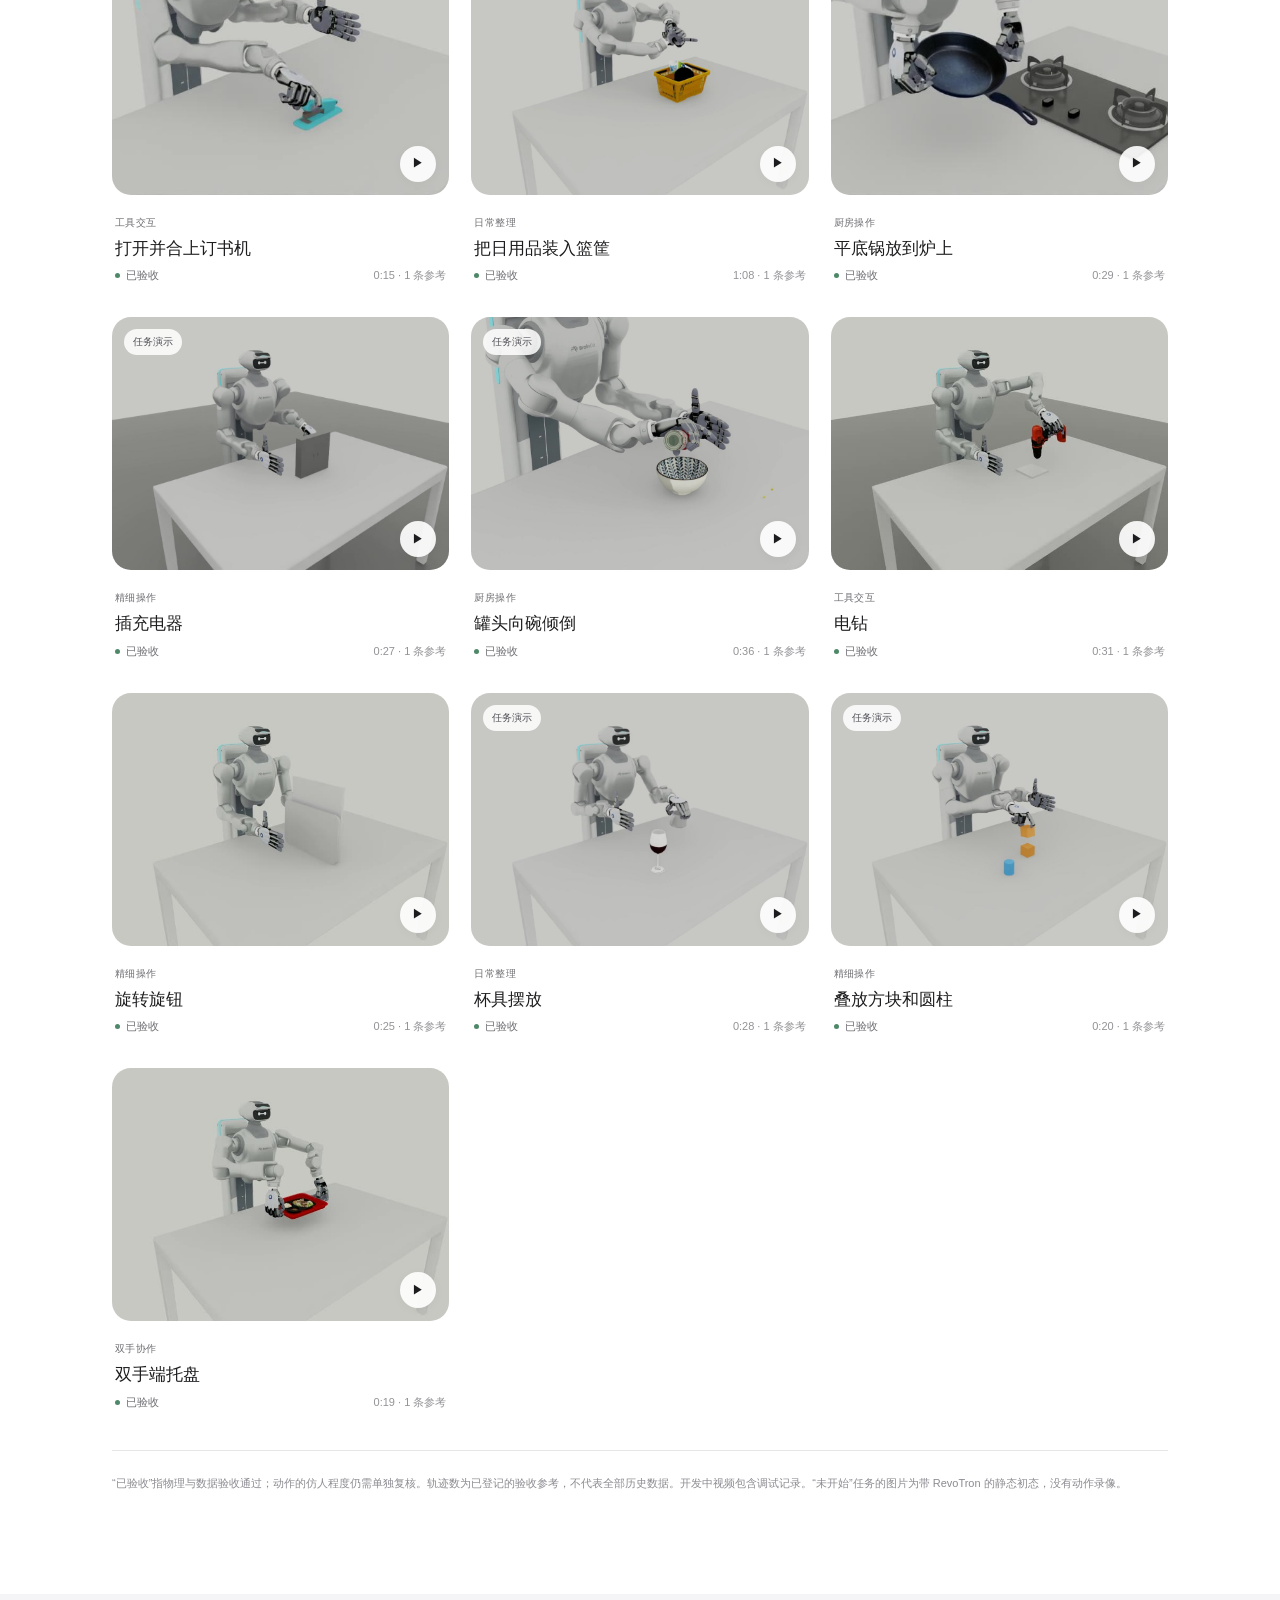
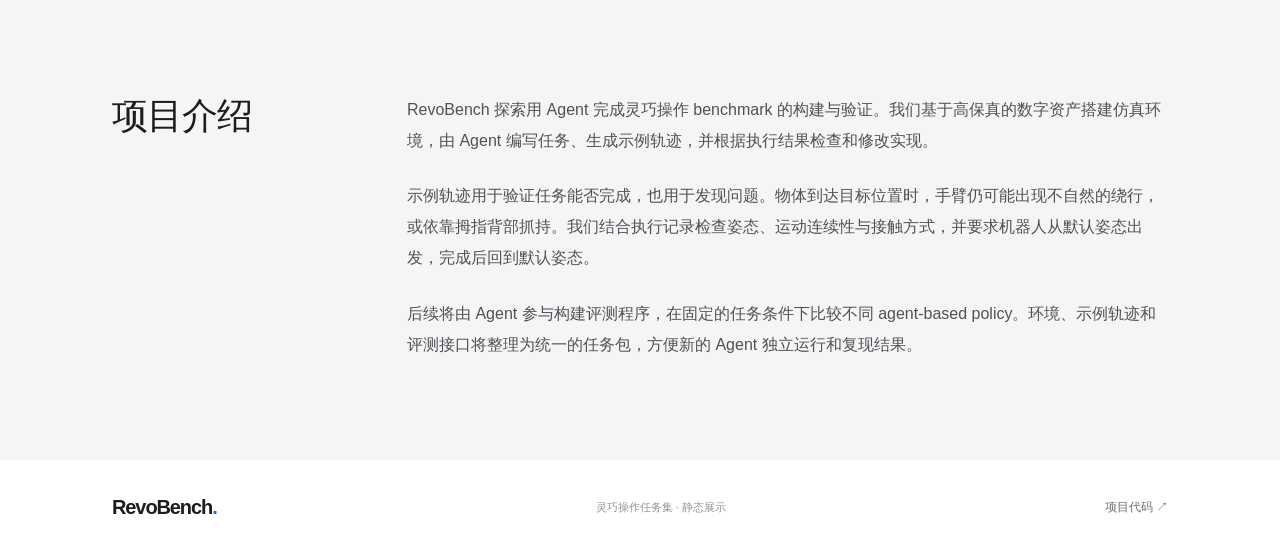
==== commit add675c6: "Define first-attempt and budgeted solve rates for Agent evaluation" ====
--- a/index.html
+++ b/index.html
@@ -67,6 +67,16 @@
         <thead><tr><th scope="col">指标</th><th scope="col">方向</th><th scope="col">如何计算</th></tr></thead>
         <tbody>
           <tr>
+            <th scope="row">首次尝试成功率</th>
+            <td class="metric-direction"><span aria-hidden="true">↑</span> 越高越好</td>
+            <td>首次尝试通过完整物理验收的初态数 ÷ 全部测试初态数。抓滑后可以当场重抓。一旦回滚、重置或回合结束，首次尝试即结束。</td>
+          </tr>
+          <tr>
+            <th scope="row">给定预算内的解题率</th>
+            <td class="metric-direction"><span aria-hidden="true">↑</span> 越高越好</td>
+            <td>在预算内通过完整物理验收的初态数 ÷ 全部测试初态数。首版每个初态的预算为<strong>实际总用时 ≤ 5 分钟</strong>且<strong>规划总量 ≤ 25 万 token</strong>。每个初态最多计一次成功。</td>
+          </tr>
+          <tr>
             <th scope="row">规划总 token 数</th>
             <td class="metric-direction"><span aria-hidden="true">↓</span> 越低越好</td>
             <td>累计所有规划调用的输入和输出，包含思考 token。按服务回执计数，思考 token 只计一次。缺失的用量标为未记录。</td>
@@ -98,6 +108,7 @@
           </tr>
         </tbody>
       </table>
+      <p><strong>预算从 Agent 收到任务和初始观测时起算，到首次通过完整物理验收为止。</strong>等待、失败尝试和重试都累计，回滚不会重置预算。token 包含全部调用的输入、输出和思考用量，思考 token 只计一次。超时、超量或未解出的初态仍计入分母。用量缺失且无法核实是否达标的初态单列，保留在分母中。</p>
     </div>
   </div>
 </section>
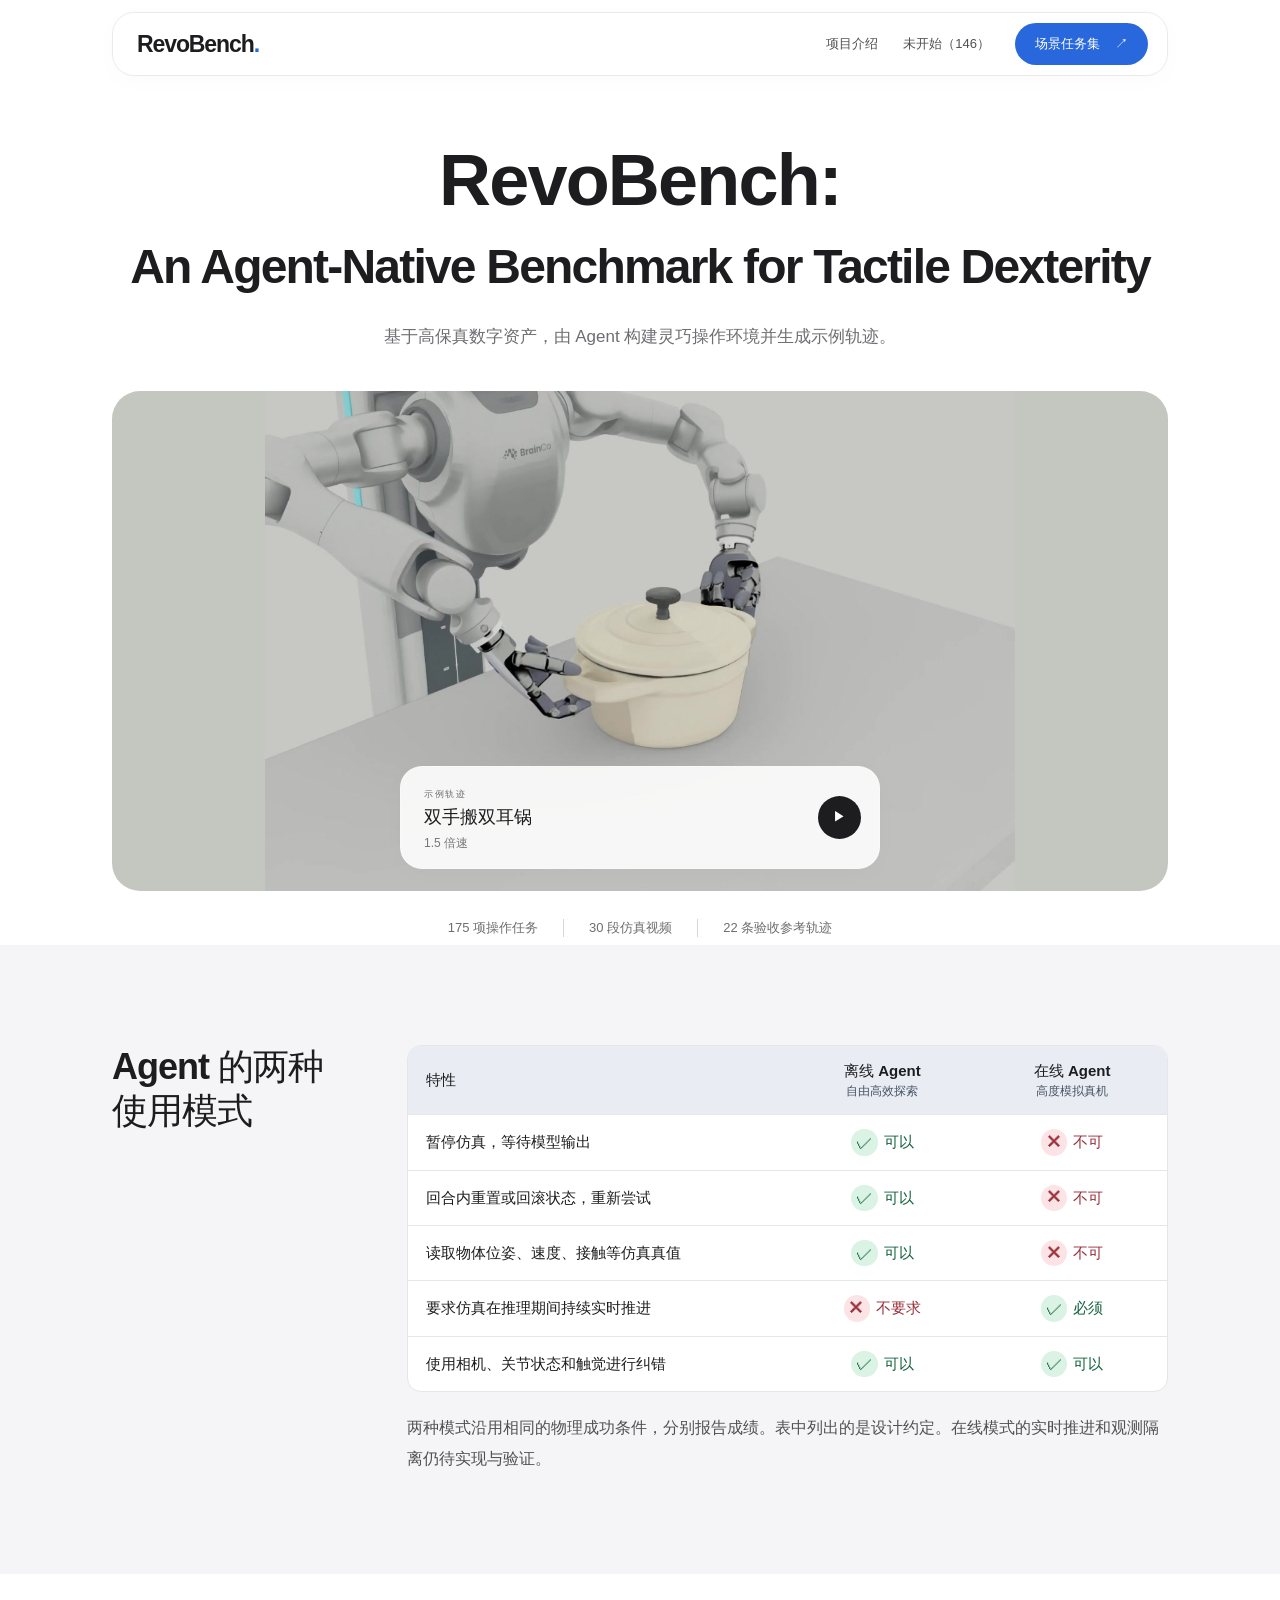
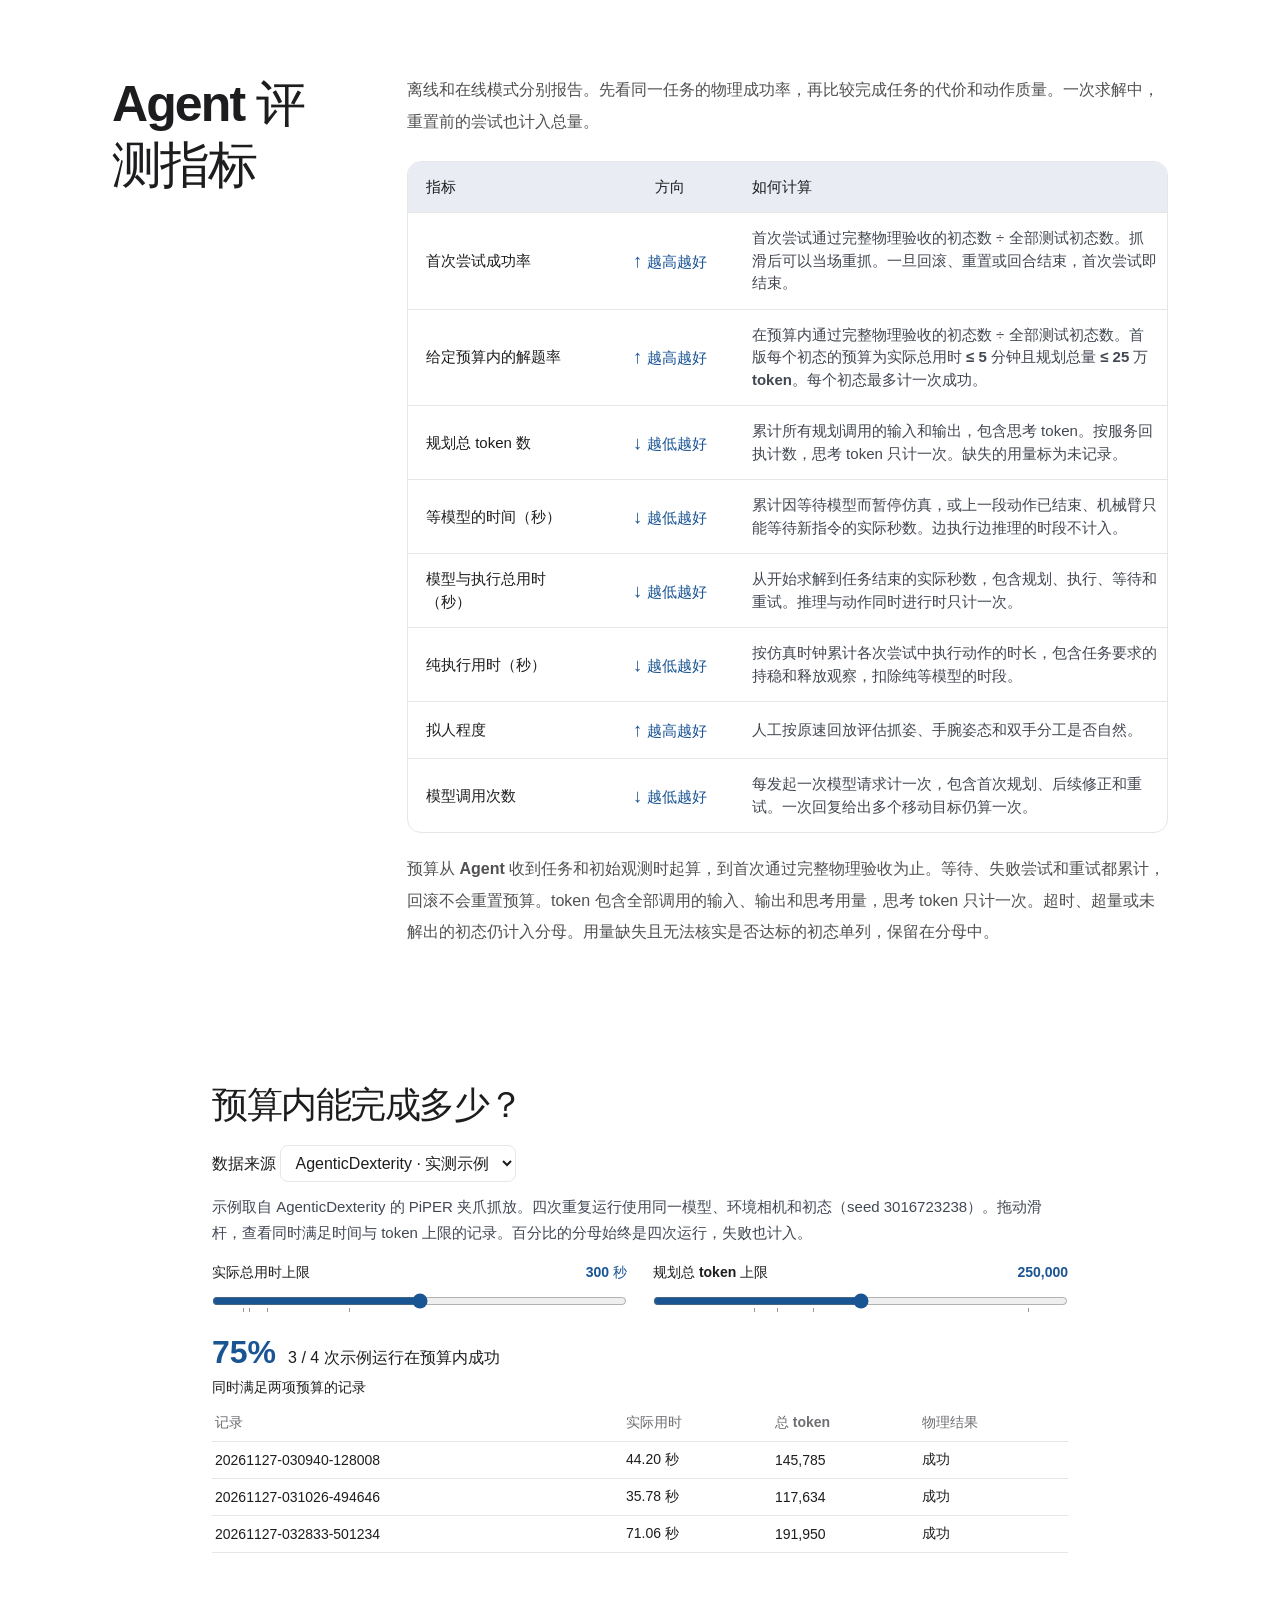
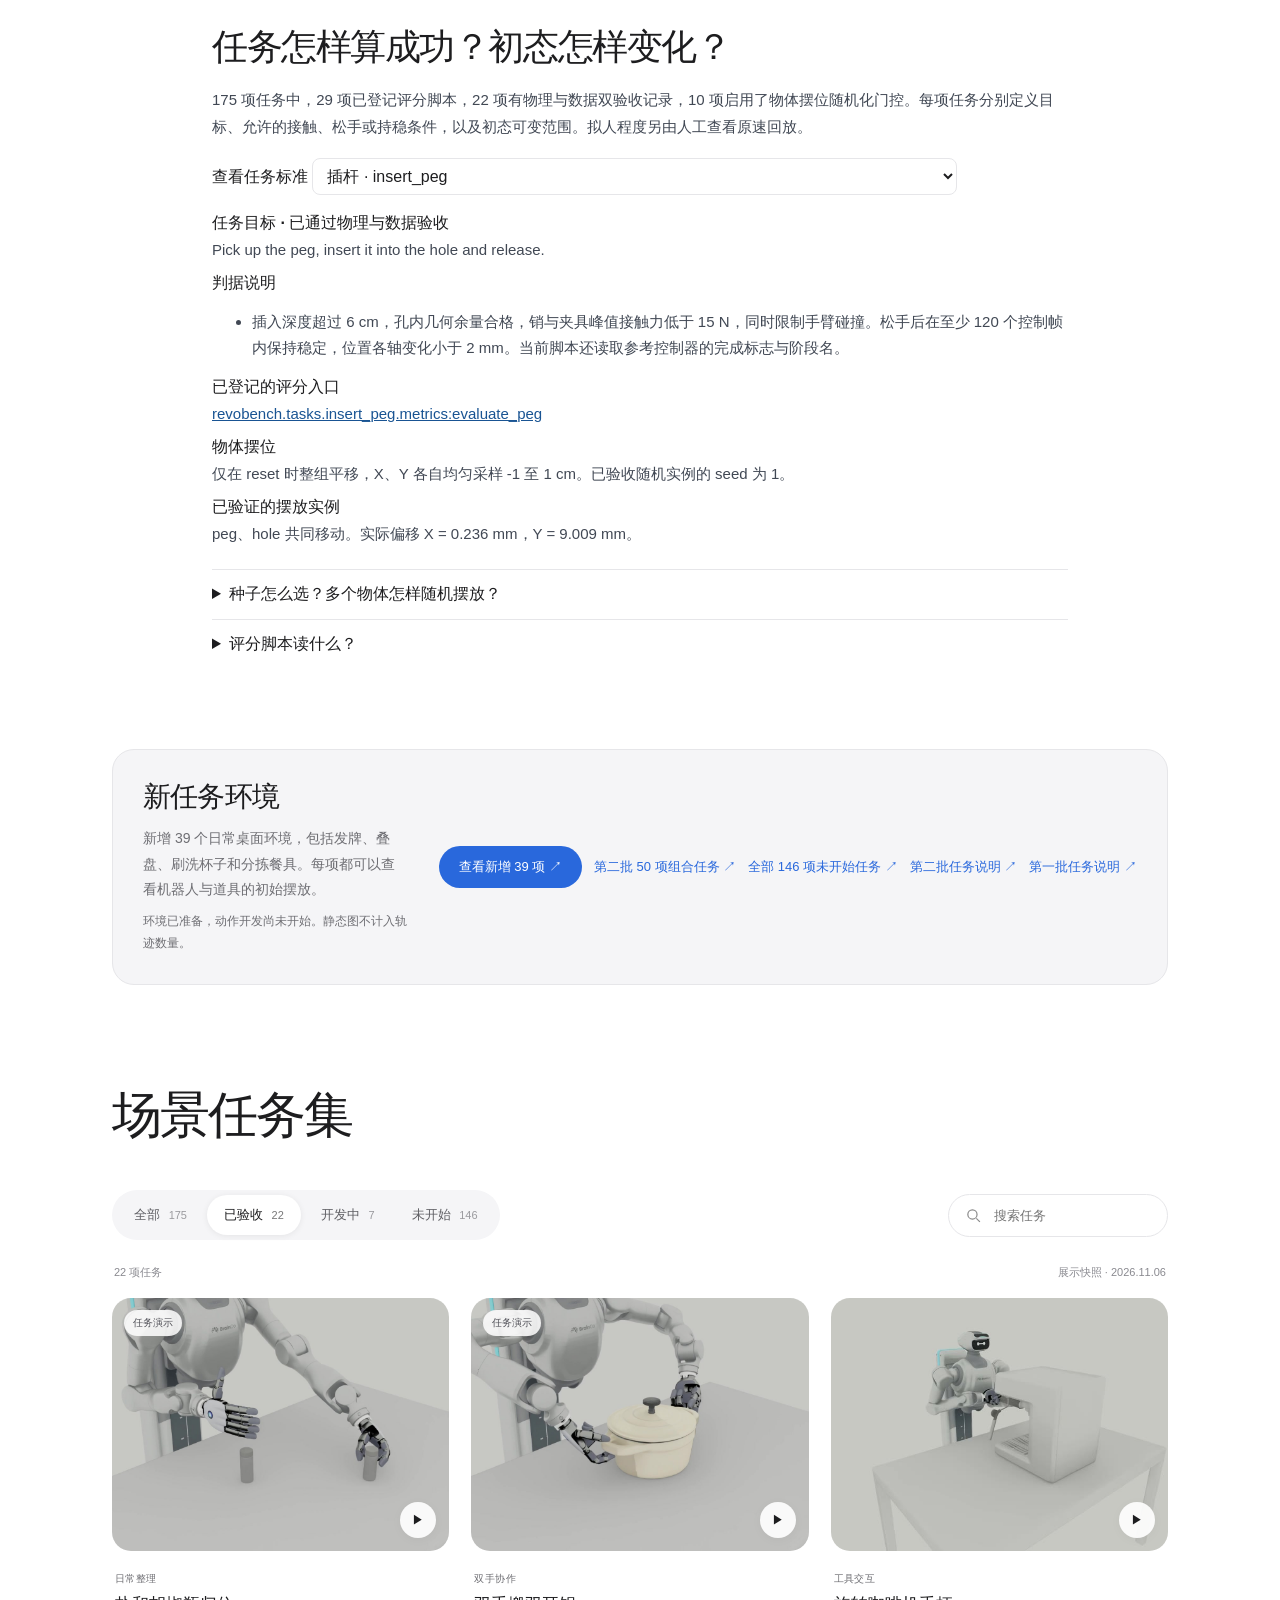
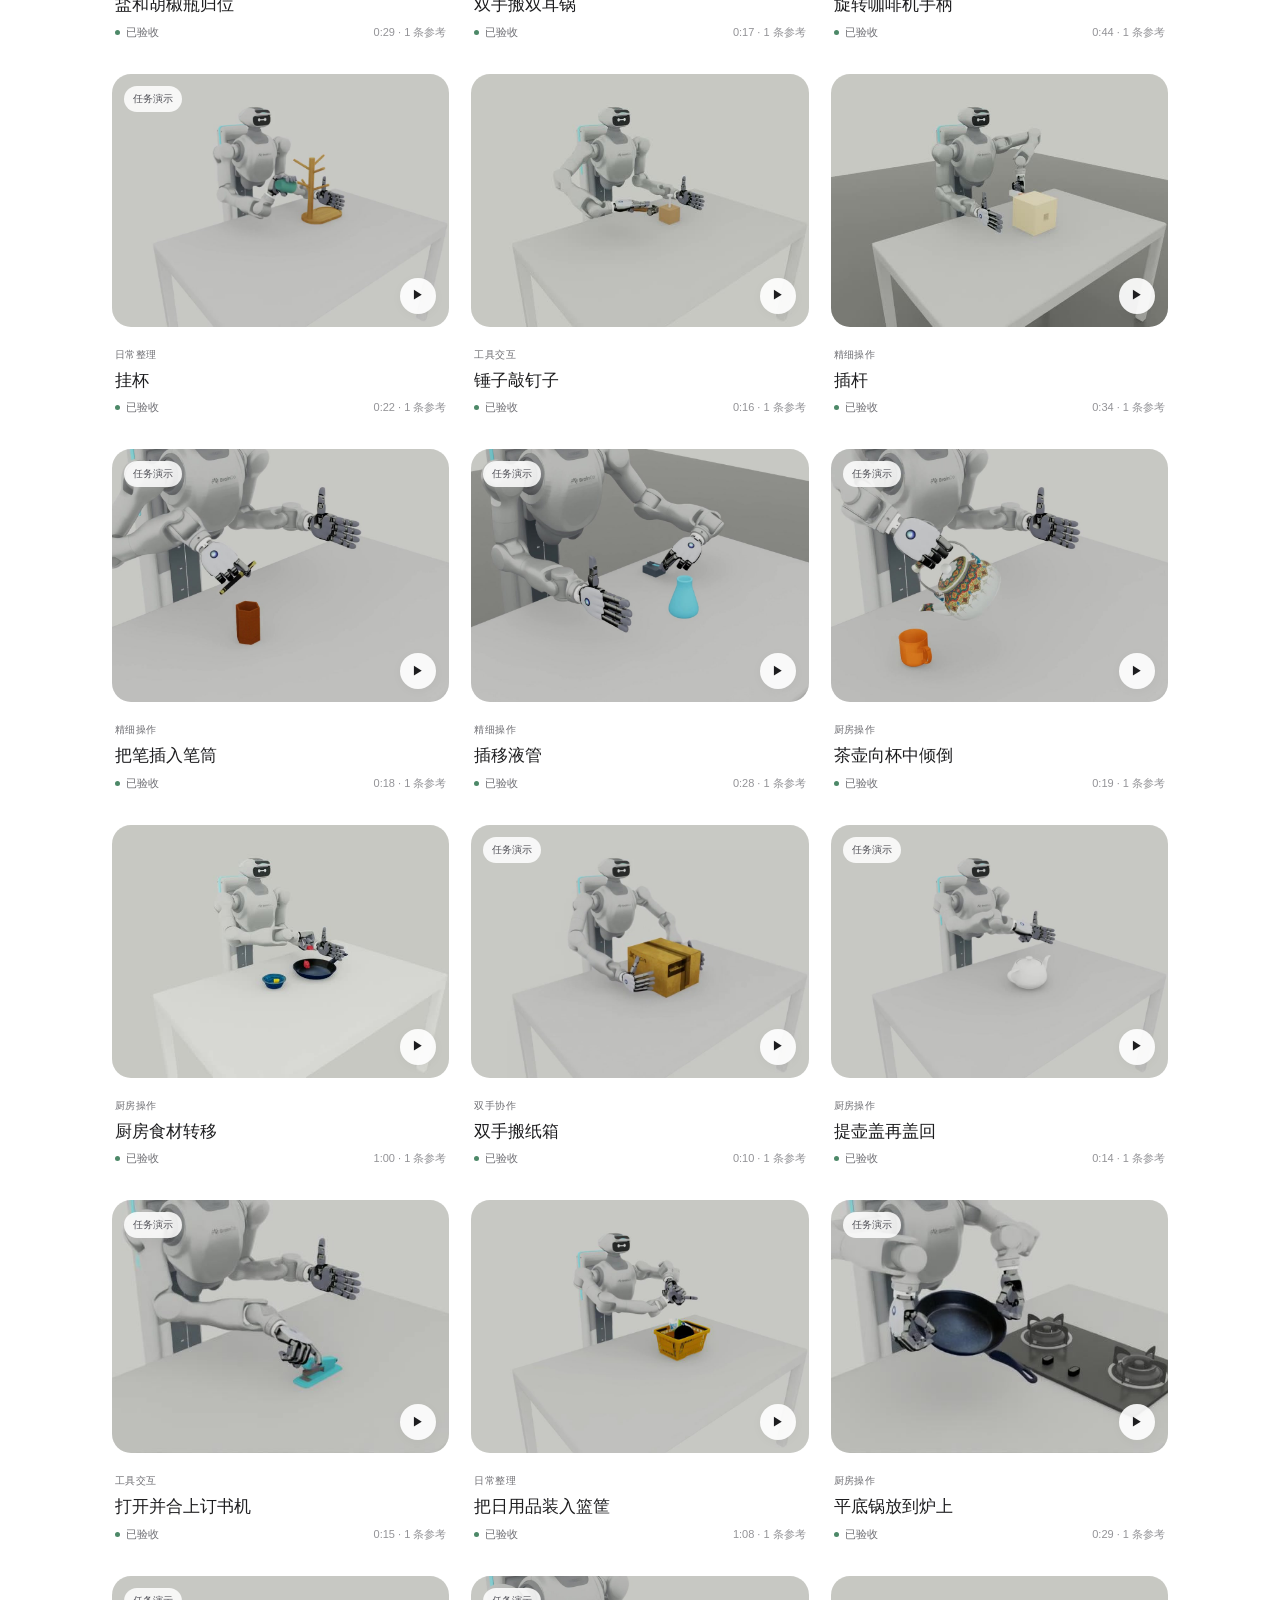
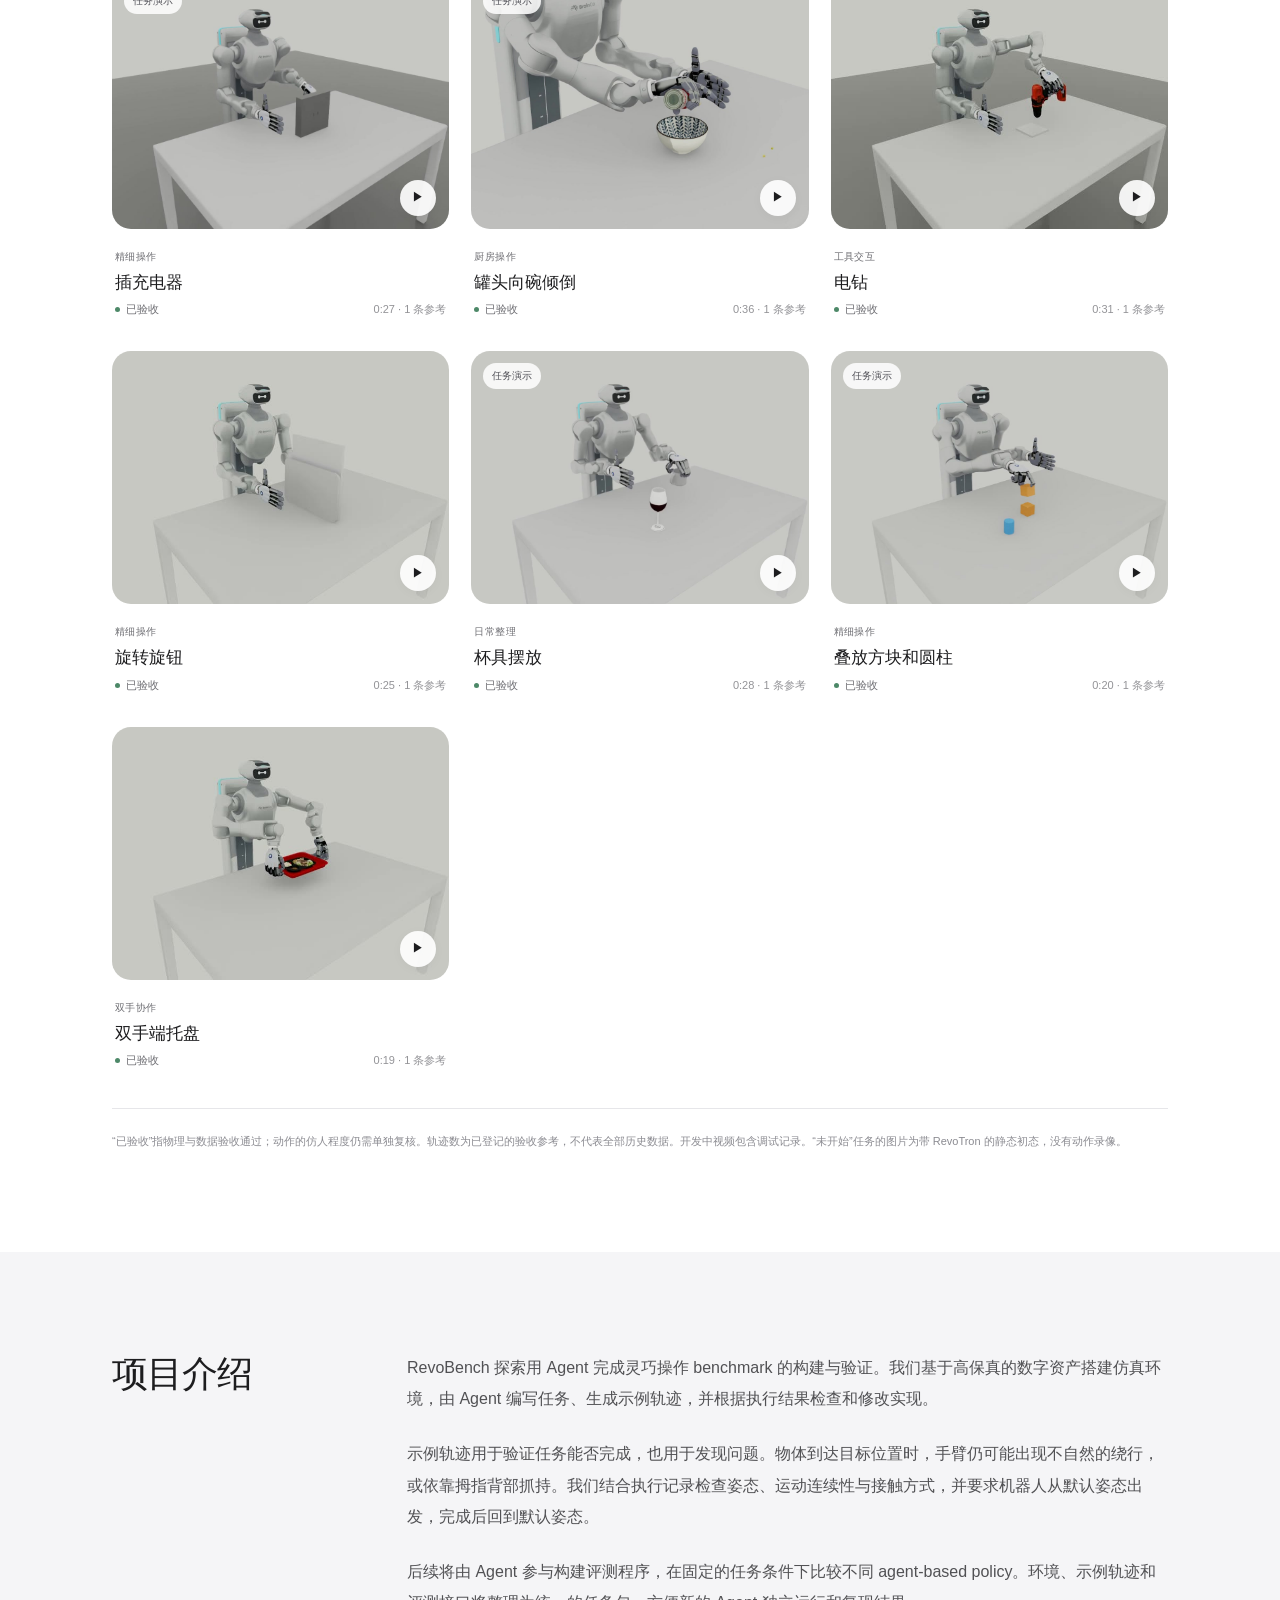
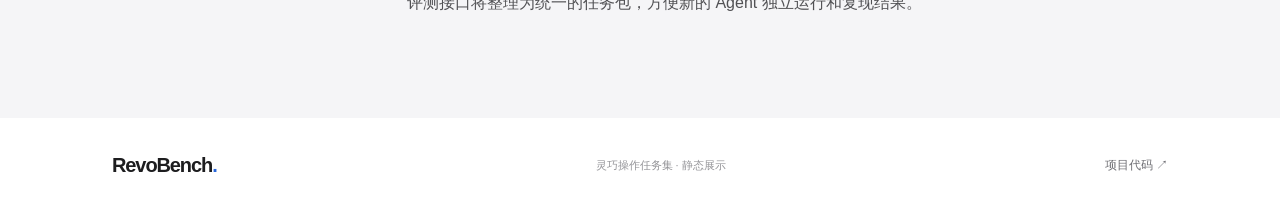
==== commit cc3512e7: "Explore time and token budgets and inspect per-task scoring and reset rules" ====
--- a/index.html
+++ b/index.html
@@ -5,7 +5,8 @@
 <title>RevoBench: An Agent-Native Benchmark for Tactile Dexterity</title>
 <meta name="description" content="RevoBench 基于高保真数字资产，由 Agent 构建灵巧操作环境并生成示例轨迹，用于任务验证与动作诊断。">
 <meta name="theme-color" content="#ffffff">
-<link rel="stylesheet" href="./style.css?v=20261103-second50-modes-metrics"><script src="./app.js?v=20261125-accepted" defer></script>
+<link rel="stylesheet" href="./style.css?v=20261103-second50-modes-metrics-budget"><script src="./app.js?v=20261125-accepted" defer></script>
+<script src="./evaluation.js?v=1" defer></script>
 </head>
 <body>
 <header class="nav-shell"><nav class="nav" aria-label="主导航"><a class="brand" href="#top">RevoBench<span class="brand-dot">.</span></a><div class="nav-links"><a href="#about">项目介绍</a><a class="pending-nav" href="#not-started" data-task-status="not_started">未开始（146）</a><a class="pill primary" href="#tasks">场景任务集 <span aria-hidden="true">↗</span></a></div></nav></header>
@@ -112,6 +113,45 @@
     </div>
   </div>
 </section>
+<section class="wrap eval-guide" id="budget-explorer" aria-labelledby="budget-title">
+  <h2 id="budget-title">预算内能完成多少？</h2>
+  <div class="eval-controls">
+    <label for="budget-source">数据来源</label>
+    <select id="budget-source">
+      <option value="example">AgenticDexterity · 实测示例</option>
+      <option value="revobench">RevoBench · 正式评测</option>
+    </select>
+  </div>
+  <p id="budget-scope">正在载入运行记录…</p>
+  <div class="budget-sliders">
+    <div><label for="budget-time">实际总用时上限 <output id="time-value" for="budget-time">300 秒</output></label>
+      <input id="budget-time" type="range" min="0" max="600" step="1" value="300" list="budget-time-marks"><datalist id="budget-time-marks"></datalist></div>
+    <div><label for="budget-tokens">规划总 token 上限 <output id="token-value" for="budget-tokens">250,000</output></label>
+      <input id="budget-tokens" type="range" min="0" max="500000" step="1000" value="250000" list="budget-token-marks"><datalist id="budget-token-marks"></datalist></div>
+  </div>
+  <div class="budget-score" role="status"><strong id="budget-percent">—</strong><span id="budget-count"></span></div>
+  <p id="budget-empty" hidden></p>
+  <table id="budget-records" class="budget-records" hidden>
+    <caption>同时满足两项预算的记录</caption>
+    <thead><tr><th scope="col">记录</th><th scope="col">实际用时</th><th scope="col">总 token</th><th scope="col">物理结果</th></tr></thead>
+    <tbody></tbody>
+  </table>
+</section>
+<section class="wrap eval-guide" id="task-protocols" aria-labelledby="protocol-title">
+  <h2 id="protocol-title">任务怎样算成功？初态怎样变化？</h2>
+  <p>175 项任务中，29 项已登记评分脚本，22 项有物理与数据双验收记录，10 项启用了物体摆位随机化门控。每项任务分别定义目标、允许的接触、松手或持稳条件，以及初态可变范围。拟人程度另由人工查看原速回放。</p>
+  <label for="protocol-task">查看任务标准</label>
+  <select id="protocol-task" disabled><option>正在载入任务…</option></select>
+  <div id="protocol-detail" aria-live="polite"></div>
+  <details><summary>种子怎么选？多个物体怎样随机摆放？</summary>
+    <p>运行者用 <code>--seed</code> 指定整数，默认 0。启用 <code>--randomize</code> 后，当前接入的 10 项在 reset 时按任务声明的范围采样整组物体的 X、Y 平移，保持组内相对位置。每个候选布局由任务自己的可达性、接近路径或碰撞检查筛选，最多尝试 32 次；全部被拒则报告初态生成失败。记录保存种子、实际偏移和拒绝原因。</p>
+    <p>例如插杆与孔座同移，厨房的锅、食材和碗也同移。公开归档的 10 个随机成功实例中，9 个用 seed 1，电钻用 seed 4。它们是可复现的参考实例。要比较不同 Agent 的成功率，应事先冻结有效初态清单，让各方法跑同一批，保留失败结果。</p>
+    <p>材质、灯光与相机安装位姿属于外观随机化，可用 <code>--appearance-seed</code> 单独控制，默认沿用本回合的 seed。每个物体独立平移或转动、替换几何、改变摩擦或质量，都需要任务单独声明范围、约束并重新验证。</p>
+  </details>
+  <details><summary>评分脚本读什么？</summary>
+    <p>脚本从逐帧物体位姿、接触力和终态检查任务条件，并输出各项通过或失败。插杆检查插入深度、接触力和松手稳定；搬箱还要检查双手是否共同承托、落点和箱体姿态。现有部分脚本（例如插杆）还依赖参考 planner 的阶段名或完成标志。用于任意外部 Agent 的正式评分前，需要改为从物理轨迹本身识别这些阶段。</p>
+  </details>
+</section>
 <section class="proposal-entry wrap" aria-labelledby="pending-title"><div class="proposal-panel"><div><h2 id="pending-title">新任务环境</h2><p>新增 39 个日常桌面环境，包括发牌、叠盘、刷洗杯子和分拣餐具。每项都可以查看机器人与道具的初始摆放。</p><p class="proposal-note">环境已准备，动作开发尚未开始。静态图不计入轨迹数量。</p></div><div class="proposal-actions"><a class="pill primary" href="#batch=daily_tabletop" data-task-batch="daily_tabletop">查看新增 39 项 ↗</a><a href="#batch=tabletop100" data-task-batch="tabletop100">第二批 50 项组合任务 ↗</a><a href="#not-started" data-task-status="not_started">全部 146 项未开始任务 ↗</a><a href="./pending-51-100/">第二批任务说明 ↗</a><a href="./pending/">第一批任务说明 ↗</a></div></div></section>
 <section class="catalog wrap section-space" id="tasks"><div class="section-heading"><h2>场景任务集</h2></div>
 <div class="catalog-tools"><div class="filter-tabs" role="group" aria-label="按任务状态筛选"><button data-status="all" aria-pressed="false">全部 <span>175</span></button><button class="active" data-status="accepted" aria-pressed="true">已验收 <span>22</span></button><button data-status="in_progress" aria-pressed="false">开发中 <span>7</span></button><button data-status="not_started" aria-pressed="false">未开始 <span>146</span></button></div><label class="search"><svg viewBox="0 0 24 24" aria-hidden="true"><circle cx="10.5" cy="10.5" r="6.5"/><path d="m16 16 5 5"/></svg><input id="search" type="search" placeholder="搜索任务" aria-label="搜索任务"></label></div>
--- a/style.css
+++ b/style.css
@@ -63,3 +63,27 @@
   .metric-direction span { display: block; }
   .metrics-table td:last-child { padding-right: 8px; }
 }
+
+.eval-guide {padding-block:36px;max-width:920px}
+.eval-guide h2 {margin:0 0 18px;font-size:clamp(25px,4vw,36px);letter-spacing:-.04em}
+.eval-guide p,.eval-guide li,.eval-guide dd {font-size:15px;line-height:1.75;color:#414854}
+.eval-guide p {margin:12px 0 18px}
+.eval-guide label,.eval-guide dt,.eval-guide summary,.budget-records caption {font-weight:650}
+.eval-guide select {max-width:100%;padding:8px 10px;color:inherit;background:#fff;border:1px solid var(--line);border-radius:8px;font:inherit}
+.eval-guide details {border-top:1px solid var(--line);padding:14px 0}
+.eval-guide summary {cursor:pointer}
+.budget-sliders {display:grid;grid-template-columns:1fr 1fr;gap:26px;margin:18px 0}
+.budget-sliders label {display:flex;justify-content:space-between;gap:8px;font-size:14px}
+.budget-sliders output,.budget-score strong {color:#195493;font-variant-numeric:tabular-nums}
+.budget-sliders input {width:100%;margin:8px 0 0;accent-color:#195493}
+.budget-score {display:flex;align-items:baseline;gap:12px;flex-wrap:wrap}
+.budget-score strong {font-size:32px}
+.budget-records {width:100%;border-collapse:collapse;font-size:14px}
+.budget-records caption {text-align:left;margin:8px 0}
+.budget-records th,.budget-records td {text-align:left;padding:9px 3px;border-bottom:1px solid var(--line);font-variant-numeric:tabular-nums}
+.budget-records thead {color:var(--muted)}
+#protocol-detail {margin:18px 0 22px}
+#protocol-detail dt {margin-top:10px}
+#protocol-detail dd {margin:3px 0;overflow-wrap:anywhere}
+#protocol-detail a {color:#195493;text-decoration:underline}
+@media(max-width:600px){.budget-sliders{grid-template-columns:1fr;gap:14px}.budget-records{font-size:12px}.eval-guide select{display:block;margin-top:6px;width:100%}}
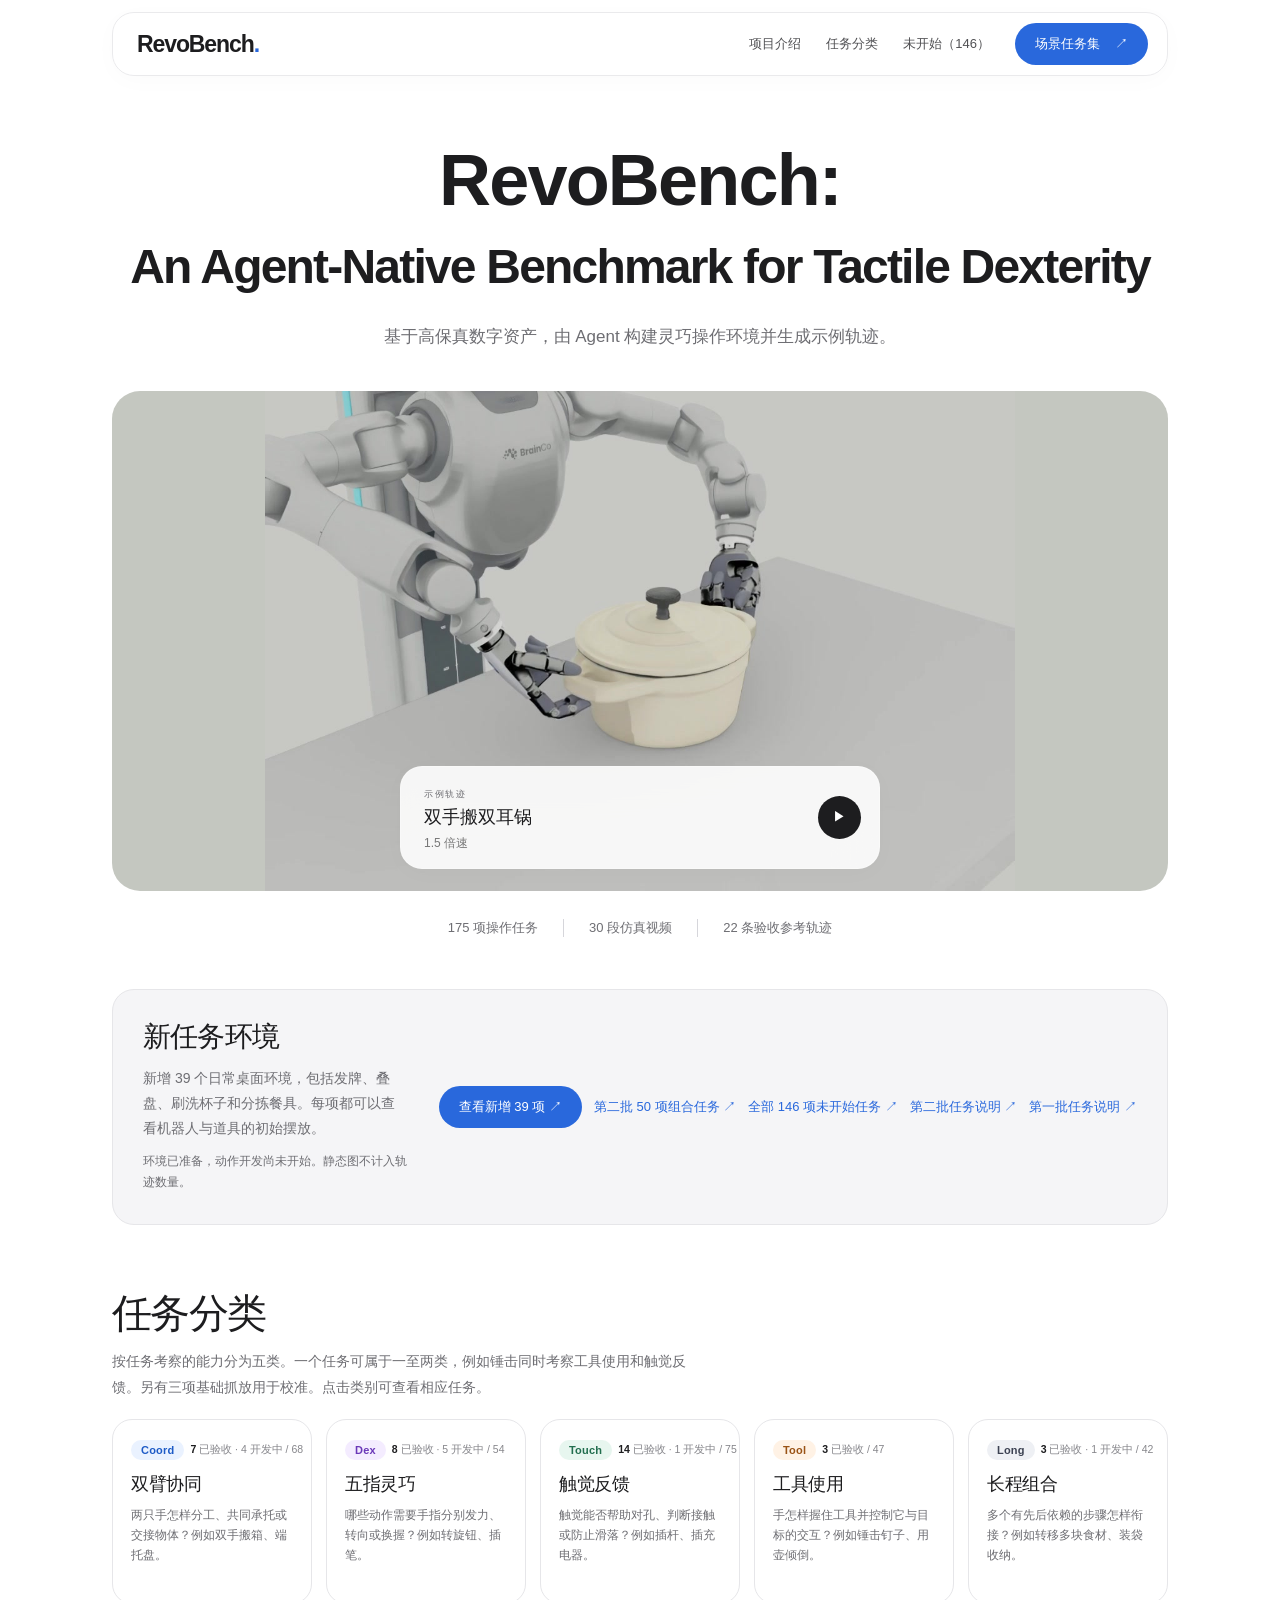
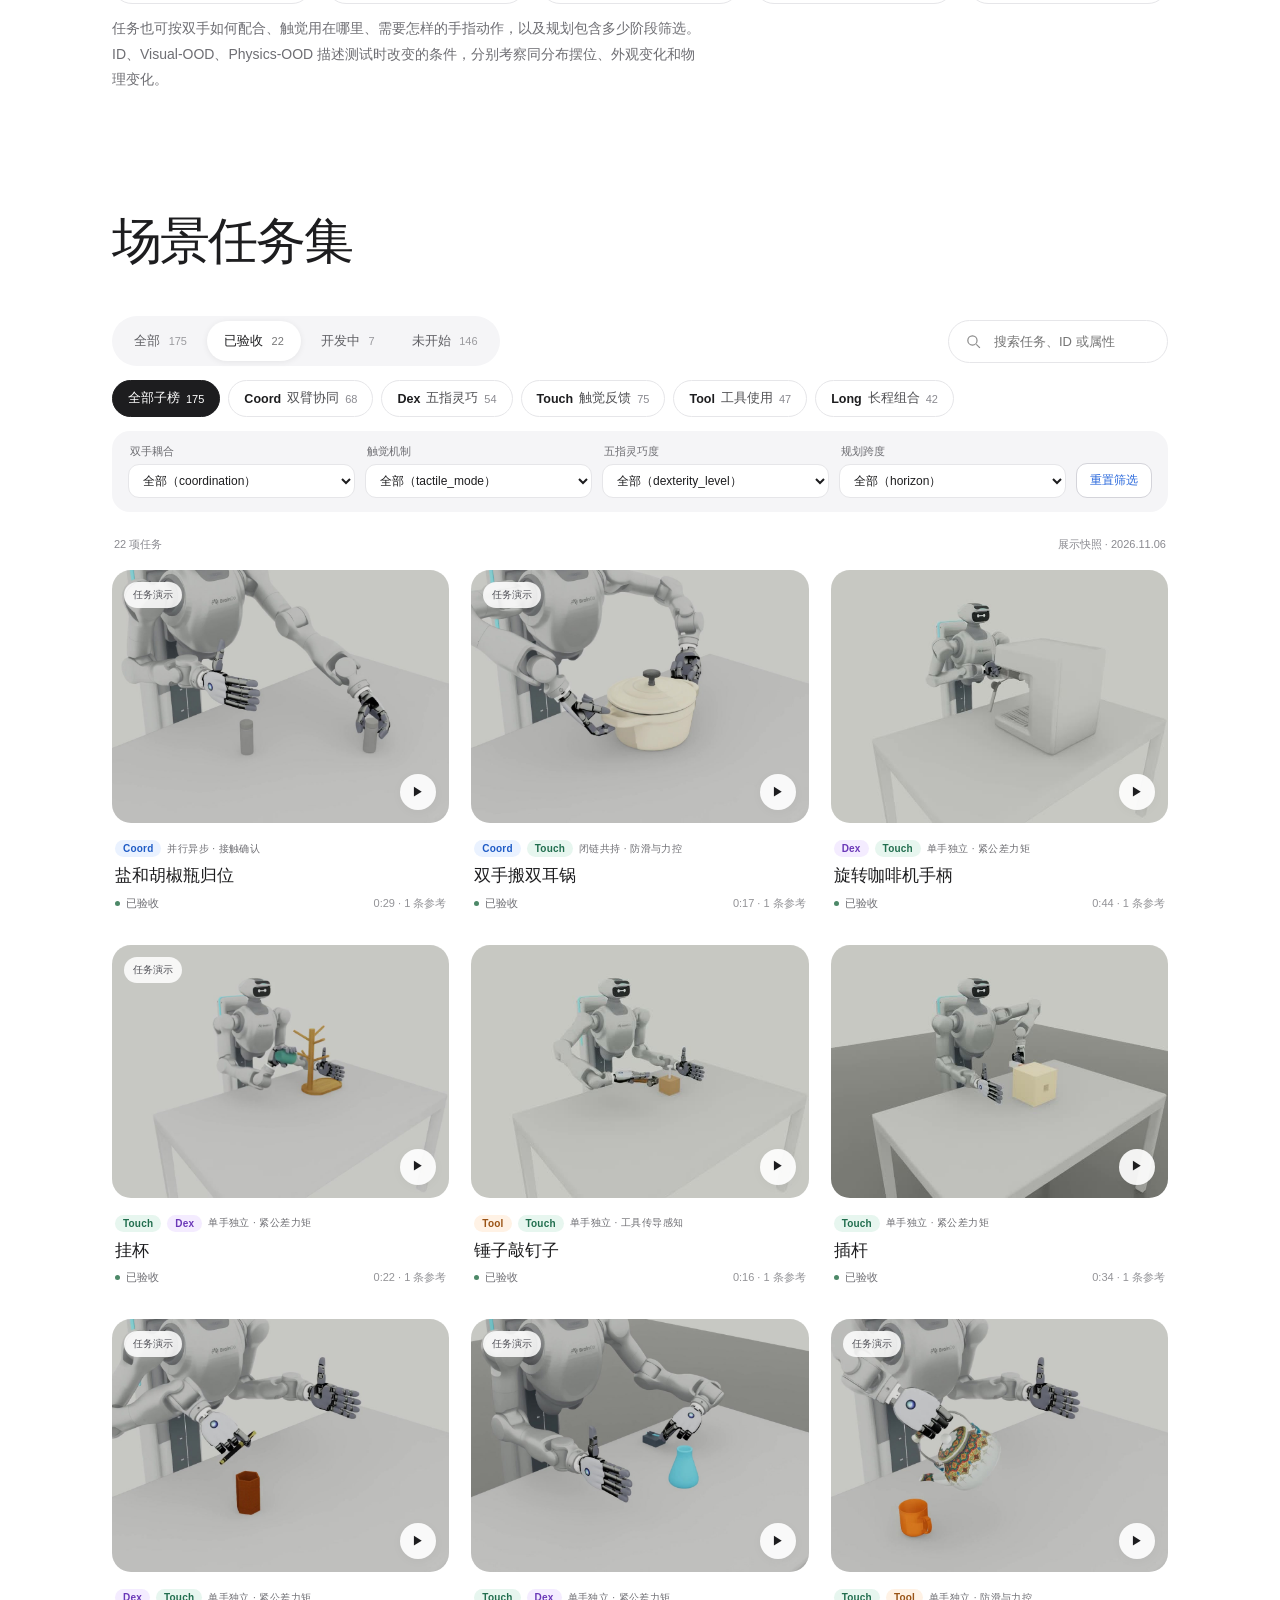
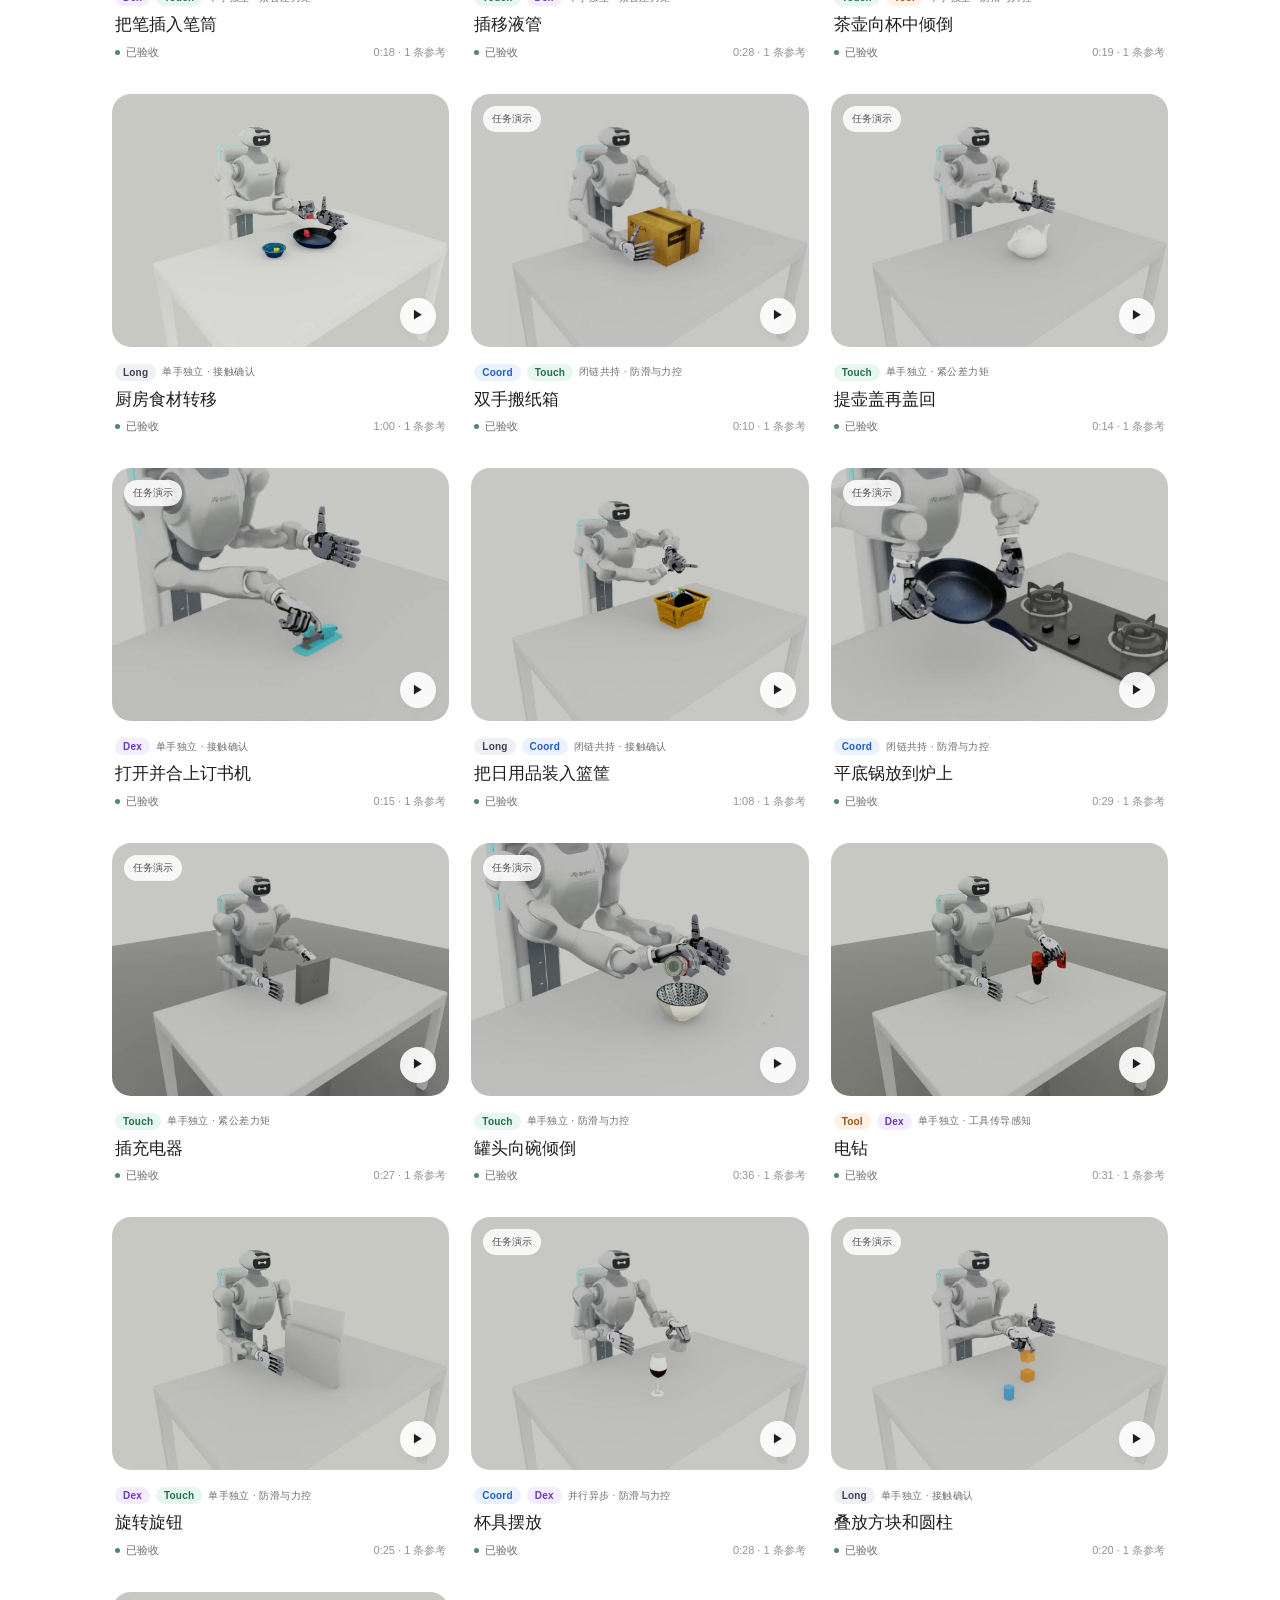
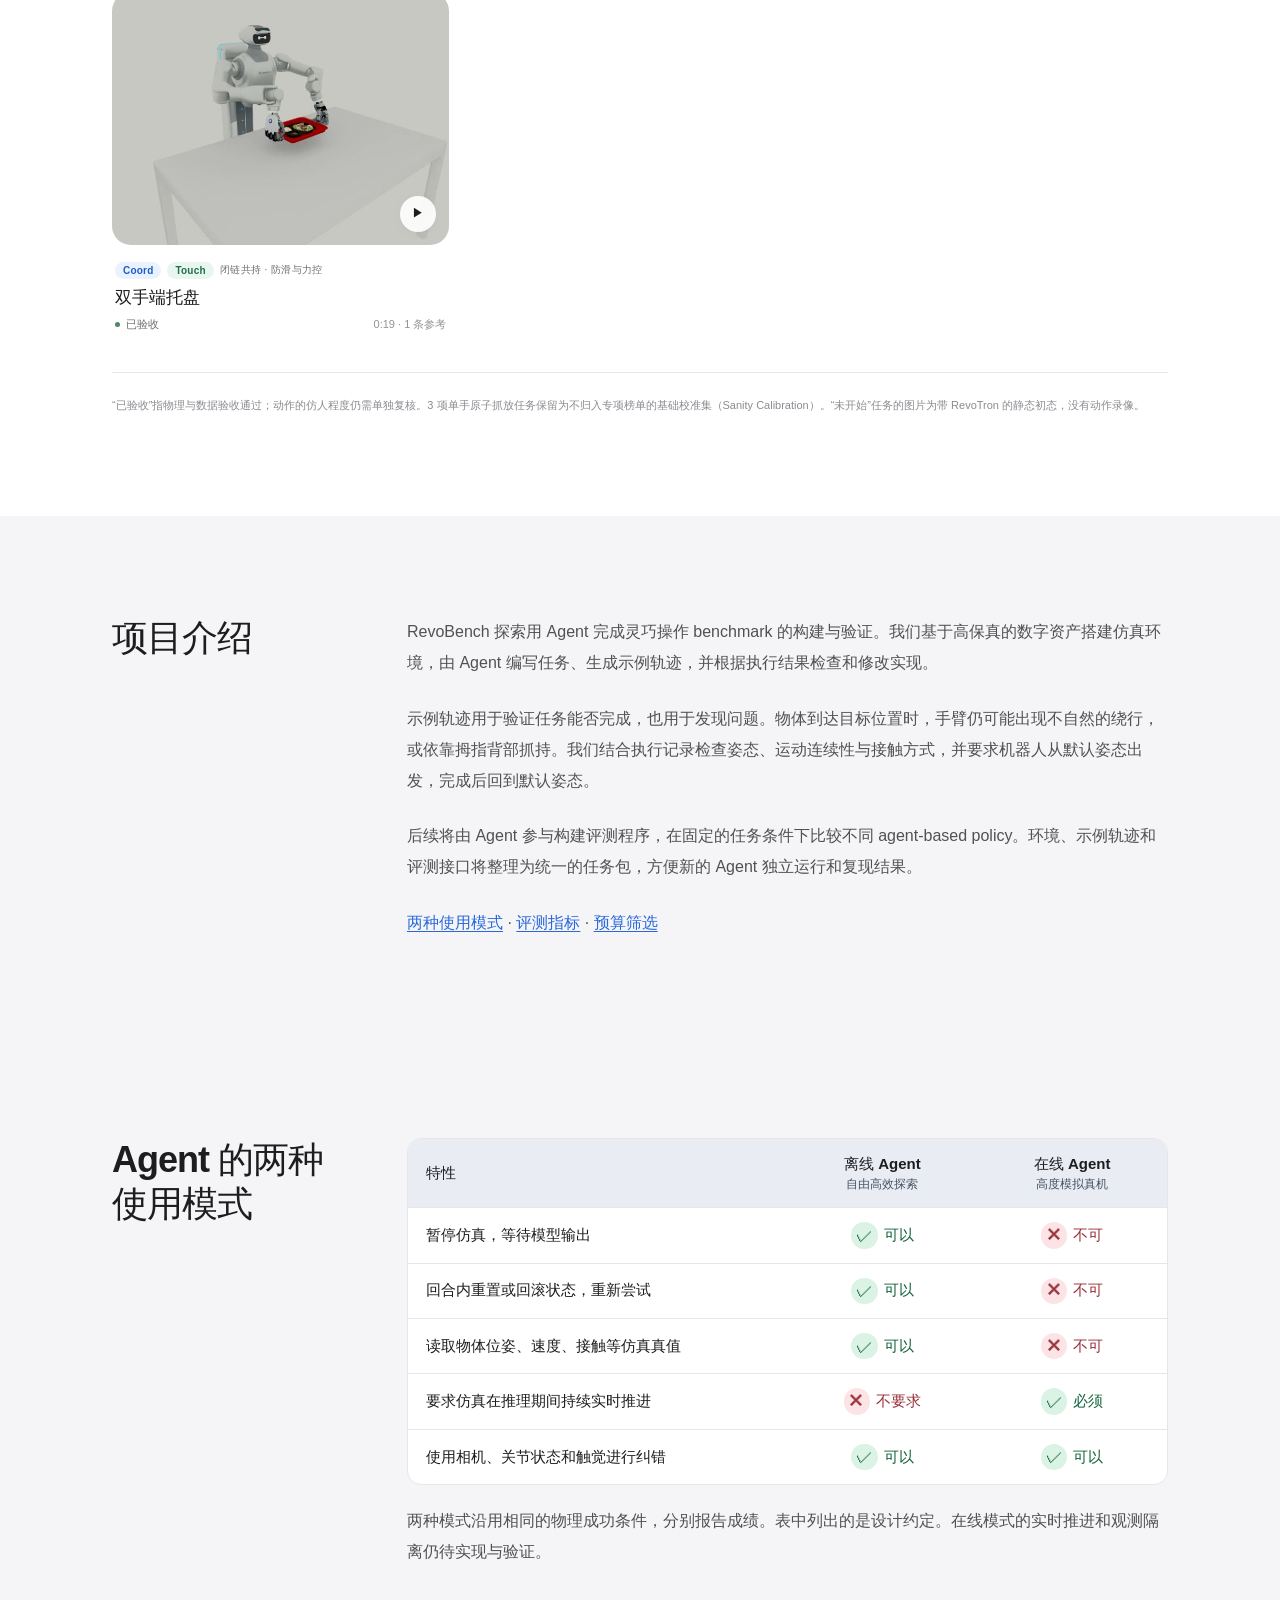
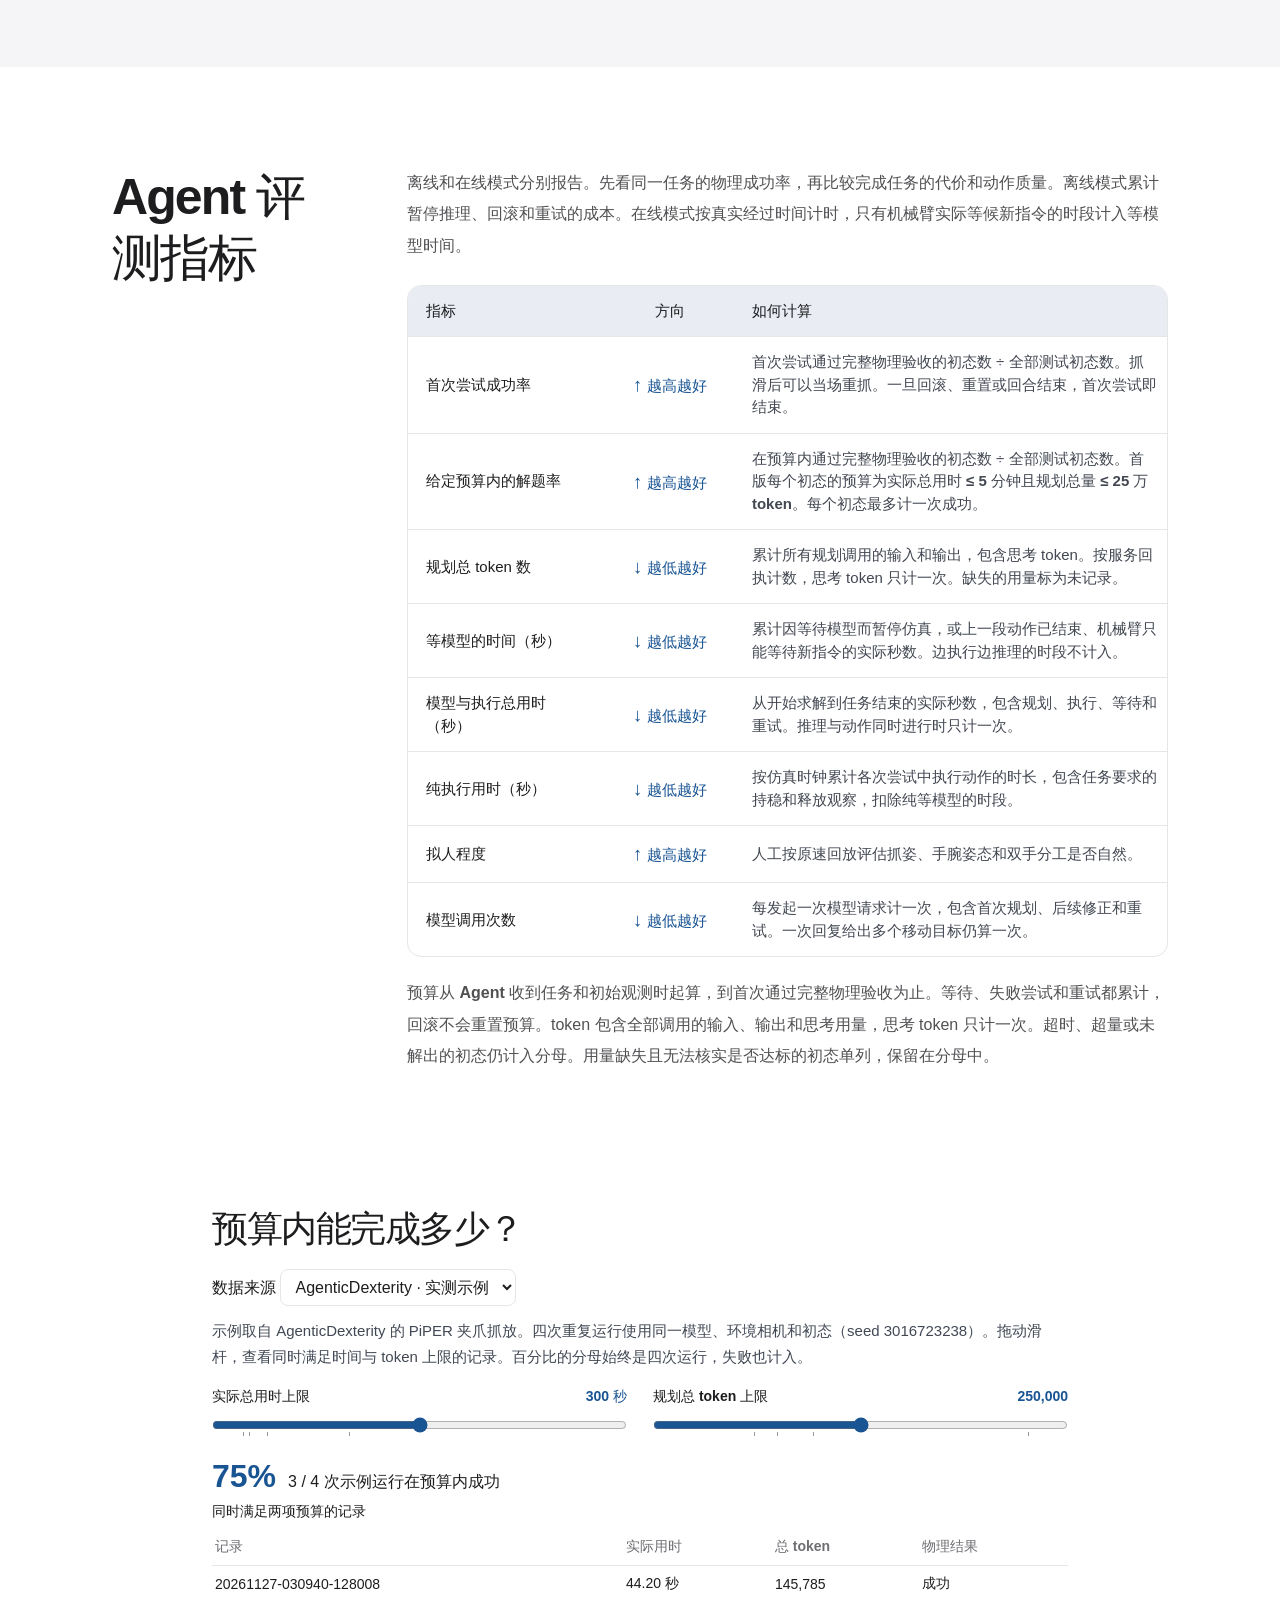
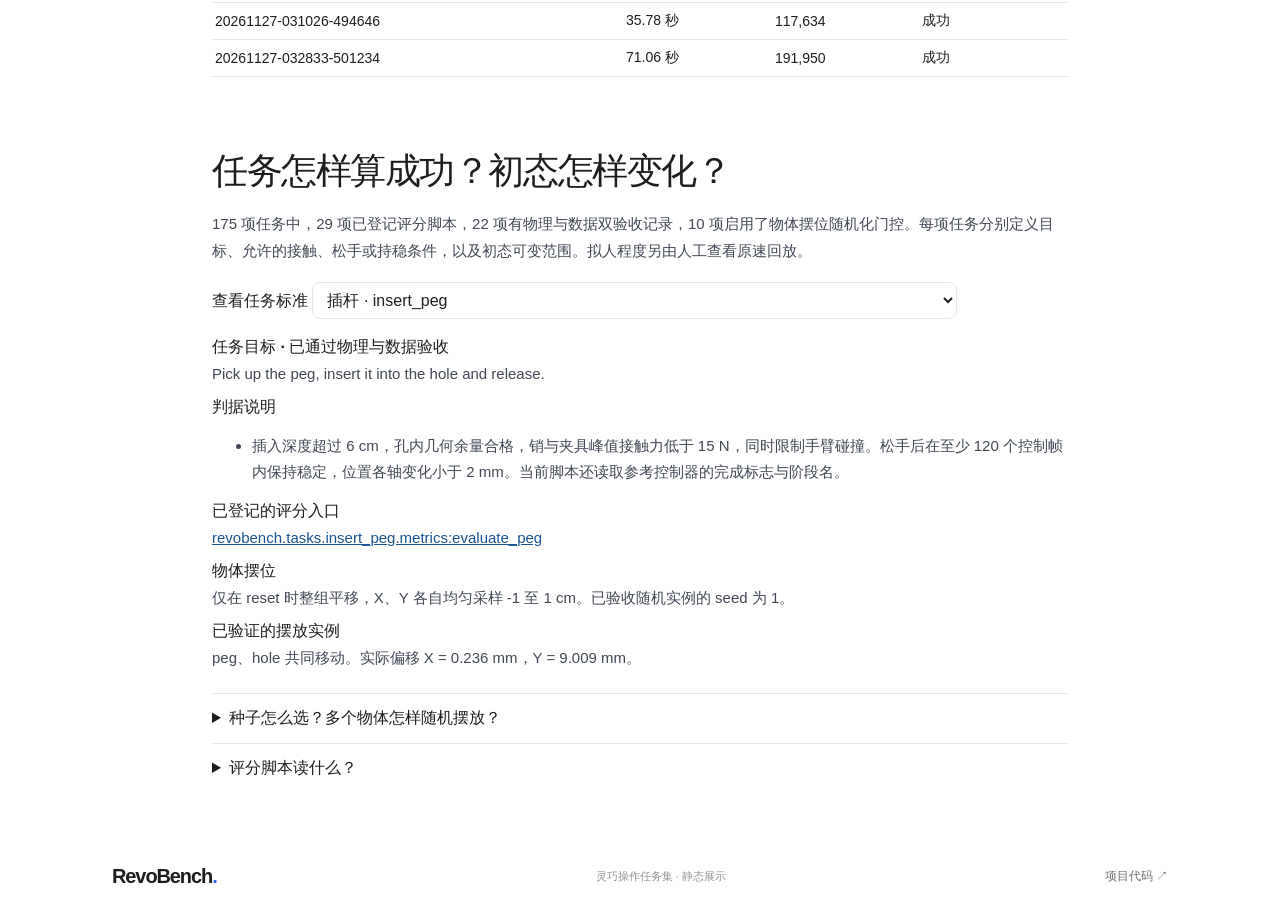
==== commit fb687d80: "Group Agent evaluation under the project introduction and add task classification" ====
--- a/index.html
+++ b/index.html
@@ -5,11 +5,11 @@
 <title>RevoBench: An Agent-Native Benchmark for Tactile Dexterity</title>
 <meta name="description" content="RevoBench 基于高保真数字资产，由 Agent 构建灵巧操作环境并生成示例轨迹，用于任务验证与动作诊断。">
 <meta name="theme-color" content="#ffffff">
-<link rel="stylesheet" href="./style.css?v=20261103-second50-modes-metrics-budget"><script src="./app.js?v=20261125-accepted" defer></script>
+<link rel="stylesheet" href="./style.css?v=task-classification-v1"><script src="./app.js?v=task-classification-v1" defer></script>
 <script src="./evaluation.js?v=1" defer></script>
 </head>
 <body>
-<header class="nav-shell"><nav class="nav" aria-label="主导航"><a class="brand" href="#top">RevoBench<span class="brand-dot">.</span></a><div class="nav-links"><a href="#about">项目介绍</a><a class="pending-nav" href="#not-started" data-task-status="not_started">未开始（146）</a><a class="pill primary" href="#tasks">场景任务集 <span aria-hidden="true">↗</span></a></div></nav></header>
+<header class="nav-shell"><nav class="nav" aria-label="主导航"><a class="brand" href="#top">RevoBench<span class="brand-dot">.</span></a><div class="nav-links"><a href="#about">项目介绍</a><a href="#suites">任务分类</a><a class="pending-nav" href="#not-started" data-task-status="not_started">未开始（146）</a><a class="pill primary" href="#tasks">场景任务集 <span aria-hidden="true">↗</span></a></div></nav></header>
 <main id="top">
 <section class="hero wrap">
 <h1 class="project-title"><span class="project-name">RevoBench:</span> <span class="project-subtitle">An Agent-Native Benchmark for Tactile Dexterity</span></h1>
@@ -17,6 +17,97 @@
 <div class="hero-stage"><video id="hero-video" muted loop playsinline preload="metadata" poster="./media/carry_dutch_oven--demo--1p5x.jpg" aria-label="双手搬双耳锅仿真演示"><source src="./media/carry_dutch_oven--demo--1p5x.mp4" type="video/mp4"></video><div class="hero-caption"><div><span class="tiny-label">示例轨迹</span><strong>双手搬双耳锅</strong><span>1.5 倍速</span></div><button class="round-button" id="hero-toggle" aria-label="播放首页演示"><span aria-hidden="true">▶</span></button></div></div>
 <div class="hero-meta" id="hero-meta"><span>175 项操作任务</span><span>30 段仿真视频</span><span>22 条验收参考轨迹</span></div>
 </section>
+
+<section class="proposal-entry wrap" aria-labelledby="pending-title"><div class="proposal-panel"><div><h2 id="pending-title">新任务环境</h2><p>新增 39 个日常桌面环境，包括发牌、叠盘、刷洗杯子和分拣餐具。每项都可以查看机器人与道具的初始摆放。</p><p class="proposal-note">环境已准备，动作开发尚未开始。静态图不计入轨迹数量。</p></div><div class="proposal-actions"><a class="pill primary" href="#batch=daily_tabletop" data-task-batch="daily_tabletop">查看新增 39 项 ↗</a><a href="#batch=tabletop100" data-task-batch="tabletop100">第二批 50 项组合任务 ↗</a><a href="#not-started" data-task-status="not_started">全部 146 项未开始任务 ↗</a><a href="./pending-51-100/">第二批任务说明 ↗</a><a href="./pending/">第一批任务说明 ↗</a></div></div></section>
+<section class="benchmark-arch wrap" id="suites" aria-labelledby="suites-title">
+  <h2 id="suites-title">任务分类</h2>
+  <p class="arch-lead">按任务考察的能力分为五类。一个任务可属于一至两类，例如锤击同时考察工具使用和触觉反馈。另有三项基础抓放用于校准。点击类别可查看相应任务。</p>
+  <div class="suite-cards" id="suite-cards" role="group" aria-label="按能力浏览任务"></div>
+  <p class="arch-lead">任务也可按双手如何配合、触觉用在哪里、需要怎样的手指动作，以及规划包含多少阶段筛选。ID、Visual-OOD、Physics-OOD 描述测试时改变的条件，分别考察同分布摆位、外观变化和物理变化。</p>
+</section>
+<section class="catalog wrap section-space" id="tasks">
+  <div class="section-heading">
+    <div>
+      <h2>场景任务集</h2>
+    </div>
+  </div>
+
+  <div class="catalog-tools">
+    <div class="filter-tabs" role="group" aria-label="按任务状态筛选">
+      <button data-status="all" aria-pressed="false">全部 <span>175</span></button>
+      <button class="active" data-status="accepted" aria-pressed="true">已验收 <span>22</span></button>
+      <button data-status="in_progress" aria-pressed="false">开发中 <span>7</span></button>
+      <button data-status="not_started" aria-pressed="false">未开始 <span>146</span></button>
+    </div>
+    <label class="search"><svg viewBox="0 0 24 24" aria-hidden="true"><circle cx="10.5" cy="10.5" r="6.5"/><path d="m16 16 5 5"/></svg><input id="search" type="search" placeholder="搜索任务、ID 或属性" aria-label="搜索任务"></label>
+  </div>
+
+  <div class="suite-tabs" id="suite-tabs" role="group" aria-label="按五大能力子榜筛选">
+    <button class="active" data-suite="all" aria-pressed="true">全部子榜 <span id="suite-count-all">175</span></button>
+    <button data-suite="Coord" aria-pressed="false"><b>Coord</b> 双臂协同 <span id="suite-count-Coord">68</span></button>
+    <button data-suite="Dex" aria-pressed="false"><b>Dex</b> 五指灵巧 <span id="suite-count-Dex">54</span></button>
+    <button data-suite="Touch" aria-pressed="false"><b>Touch</b> 触觉反馈 <span id="suite-count-Touch">75</span></button>
+    <button data-suite="Tool" aria-pressed="false"><b>Tool</b> 工具使用 <span id="suite-count-Tool">47</span></button>
+    <button data-suite="Long" aria-pressed="false"><b>Long</b> 长程组合 <span id="suite-count-Long">42</span></button>
+  </div>
+
+  <div class="taxonomy-bar" aria-label="按四维正交分类筛选">
+    <label class="tax-select">
+      <span>双手耦合</span>
+      <select id="filter-coordination">
+        <option value="all">全部（coordination）</option>
+        <option value="unimanual">单手独立 · unimanual</option>
+        <option value="stabilize_and_act">主辅协同 · stabilize_and_act</option>
+        <option value="parallel_async">并行异步 · parallel_async</option>
+        <option value="closed_chain">闭链共持 · closed_chain</option>
+        <option value="handover_relay">跨手交接 · handover_relay</option>
+        <option value="dual_tool">双工具协同 · dual_tool</option>
+      </select>
+    </label>
+    <label class="tax-select">
+      <span>触觉机制</span>
+      <select id="filter-tactile">
+        <option value="all">全部（tactile_mode）</option>
+        <option value="tight_fit_wrench">紧公差力矩导纳 · tight_fit_wrench</option>
+        <option value="occluded_exploration">盲区遮挡探索 · occluded_exploration</option>
+        <option value="slip_force_control">临界防滑与力控 · slip_force_control</option>
+        <option value="tool_mediated">工具传导感知 · tool_mediated</option>
+        <option value="grasp_confirmation">接触与释放确认 · grasp_confirmation</option>
+      </select>
+    </label>
+    <label class="tax-select">
+      <span>五指灵巧度</span>
+      <select id="filter-dexterity">
+        <option value="all">全部（dexterity_level）</option>
+        <option value="power_pinch">L1 包络与对捏 · power_pinch</option>
+        <option value="functional_fingers">L2 多指功能分指 · functional_fingers</option>
+        <option value="in_hand_extrinsic">L3 手内与外源灵巧 · in_hand_extrinsic</option>
+      </select>
+    </label>
+    <label class="tax-select">
+      <span>规划跨度</span>
+      <select id="filter-horizon">
+        <option value="all">全部（horizon）</option>
+        <option value="atomic">短程原子 · atomic</option>
+        <option value="sequential">中程序列 · sequential</option>
+        <option value="long_horizon">长程组合 · long_horizon</option>
+      </select>
+    </label>
+    <button type="button" class="reset-filters" id="reset-filters" hidden>重置筛选</button>
+  </div>
+
+  <div class="catalog-note"><span id="result-count" role="status">175 项任务</span><span>展示快照 · <time id="snapshot-date">2026.11.23</time></span></div>
+  <div id="grid" class="task-grid"></div><p id="empty" class="empty" hidden>没有匹配当前筛选条件的任务，可点击“重置筛选”恢复。</p><p id="error" class="empty" hidden role="alert">任务列表暂时无法加载，请刷新页面重试。</p>
+  <p class="acceptance-note">“已验收”指物理与数据验收通过；动作的仿人程度仍需单独复核。3 项单手原子抓放任务保留为不归入专项榜单的基础校准集（Sanity Calibration）。“未开始”任务的图片为带 RevoTron 的静态初态，没有动作录像。</p>
+</section>
+<section class="about section-space" id="about"><div class="wrap about-layout">
+<h2>项目介绍</h2>
+<div class="about-copy">
+<p>RevoBench 探索用 Agent 完成灵巧操作 benchmark 的构建与验证。我们基于高保真的数字资产搭建仿真环境，由 Agent 编写任务、生成示例轨迹，并根据执行结果检查和修改实现。</p>
+<p>示例轨迹用于验证任务能否完成，也用于发现问题。物体到达目标位置时，手臂仍可能出现不自然的绕行，或依靠拇指背部抓持。我们结合执行记录检查姿态、运动连续性与接触方式，并要求机器人从默认姿态出发，完成后回到默认姿态。</p>
+<p>后续将由 Agent 参与构建评测程序，在固定的任务条件下比较不同 agent-based policy。环境、示例轨迹和评测接口将整理为统一的任务包，方便新的 Agent 独立运行和复现结果。</p>
+<p class="about-jumps"><a href="#agent-modes">两种使用模式</a> · <a href="#agent-metrics">评测指标</a> · <a href="#budget-explorer">预算筛选</a></p>
+</div></div></section>
 <section class="about section-space" id="agent-modes" aria-labelledby="agent-modes-title">
   <div class="wrap about-layout">
     <h2 id="agent-modes-title">Agent 的两种使用模式</h2>
@@ -63,7 +154,7 @@
   <div class="wrap about-layout">
     <h2 id="agent-metrics-title">Agent 评测指标</h2>
     <div class="about-copy">
-      <p>离线和在线模式分别报告。先看同一任务的物理成功率，再比较完成任务的代价和动作质量。一次求解中，重置前的尝试也计入总量。</p>
+      <p>离线和在线模式分别报告。先看同一任务的物理成功率，再比较完成任务的代价和动作质量。离线模式累计暂停推理、回滚和重试的成本。在线模式按真实经过时间计时，只有机械臂实际等候新指令的时段计入等模型时间。</p>
       <table class="mode-table metrics-table" aria-labelledby="agent-metrics-title">
         <thead><tr><th scope="col">指标</th><th scope="col">方向</th><th scope="col">如何计算</th></tr></thead>
         <tbody>
@@ -152,20 +243,6 @@
     <p>脚本从逐帧物体位姿、接触力和终态检查任务条件，并输出各项通过或失败。插杆检查插入深度、接触力和松手稳定；搬箱还要检查双手是否共同承托、落点和箱体姿态。现有部分脚本（例如插杆）还依赖参考 planner 的阶段名或完成标志。用于任意外部 Agent 的正式评分前，需要改为从物理轨迹本身识别这些阶段。</p>
   </details>
 </section>
-<section class="proposal-entry wrap" aria-labelledby="pending-title"><div class="proposal-panel"><div><h2 id="pending-title">新任务环境</h2><p>新增 39 个日常桌面环境，包括发牌、叠盘、刷洗杯子和分拣餐具。每项都可以查看机器人与道具的初始摆放。</p><p class="proposal-note">环境已准备，动作开发尚未开始。静态图不计入轨迹数量。</p></div><div class="proposal-actions"><a class="pill primary" href="#batch=daily_tabletop" data-task-batch="daily_tabletop">查看新增 39 项 ↗</a><a href="#batch=tabletop100" data-task-batch="tabletop100">第二批 50 项组合任务 ↗</a><a href="#not-started" data-task-status="not_started">全部 146 项未开始任务 ↗</a><a href="./pending-51-100/">第二批任务说明 ↗</a><a href="./pending/">第一批任务说明 ↗</a></div></div></section>
-<section class="catalog wrap section-space" id="tasks"><div class="section-heading"><h2>场景任务集</h2></div>
-<div class="catalog-tools"><div class="filter-tabs" role="group" aria-label="按任务状态筛选"><button data-status="all" aria-pressed="false">全部 <span>175</span></button><button class="active" data-status="accepted" aria-pressed="true">已验收 <span>22</span></button><button data-status="in_progress" aria-pressed="false">开发中 <span>7</span></button><button data-status="not_started" aria-pressed="false">未开始 <span>146</span></button></div><label class="search"><svg viewBox="0 0 24 24" aria-hidden="true"><circle cx="10.5" cy="10.5" r="6.5"/><path d="m16 16 5 5"/></svg><input id="search" type="search" placeholder="搜索任务" aria-label="搜索任务"></label></div>
-<div class="catalog-note"><span id="result-count" role="status">175 项任务</span><span>展示快照 · <time id="snapshot-date">2026.11.06</time></span></div>
-<div id="grid" class="task-grid"></div><p id="empty" class="empty" hidden>没有找到相关任务。试试其他关键词。</p><p id="error" class="empty" hidden role="alert">任务列表暂时无法加载，请刷新页面重试。</p>
-<p class="acceptance-note">“已验收”指物理与数据验收通过；动作的仿人程度仍需单独复核。轨迹数为已登记的验收参考，不代表全部历史数据。开发中视频包含调试记录。“未开始”任务的图片为带 RevoTron 的静态初态，没有动作录像。</p>
-</section>
-<section class="about section-space" id="about"><div class="wrap about-layout">
-<h2>项目介绍</h2>
-<div class="about-copy">
-<p>RevoBench 探索用 Agent 完成灵巧操作 benchmark 的构建与验证。我们基于高保真的数字资产搭建仿真环境，由 Agent 编写任务、生成示例轨迹，并根据执行结果检查和修改实现。</p>
-<p>示例轨迹用于验证任务能否完成，也用于发现问题。物体到达目标位置时，手臂仍可能出现不自然的绕行，或依靠拇指背部抓持。我们结合执行记录检查姿态、运动连续性与接触方式，并要求机器人从默认姿态出发，完成后回到默认姿态。</p>
-<p>后续将由 Agent 参与构建评测程序，在固定的任务条件下比较不同 agent-based policy。环境、示例轨迹和评测接口将整理为统一的任务包，方便新的 Agent 独立运行和复现结果。</p>
-</div></div></section>
 </main>
 <footer class="wrap footer"><a class="brand" href="#top">RevoBench<span class="brand-dot">.</span></a><p>灵巧操作任务集 · 静态展示</p><a href="https://github.com/BrainCoTech/RevoBench">项目代码 ↗</a></footer>
 <dialog id="detail" aria-labelledby="detail-title"><button class="close-button" id="close" aria-label="关闭任务详情">✕</button><div id="detail-body"></div></dialog>
--- a/style.css
+++ b/style.css
@@ -17,6 +17,65 @@
 .proposal-entry{padding-top:44px}.proposal-panel{display:flex;align-items:center;justify-content:space-between;gap:30px;padding:30px;border:1px solid var(--line);border-radius:22px;background:var(--surface)}.proposal-panel h2{font-size:28px;letter-spacing:-.8px;margin-bottom:12px}.proposal-panel p{font-size:14px;line-height:1.8;margin-bottom:9px;max-width:700px;color:var(--muted)}.proposal-panel .proposal-note{font-size:12px;margin:0}.proposal-panel .pill{flex-shrink:0}.nav-links .pending-nav{color:var(--blue)}
 @media(max-width:700px){.proposal-panel{align-items:flex-start;flex-direction:column;gap:20px;padding:24px}}@media(max-width:560px){.nav-links>a[href="#about"]{display:none}.nav-links{gap:12px}.proposal-entry{padding-top:30px}.proposal-panel h2{font-size:25px}.proposal-panel p{font-size:13px}}
 .detail-scene{background:#c4c7c0;line-height:0}.detail-scene img{display:block;width:100%;height:auto;max-height:58dvh;object-fit:contain}.task-spec-link{display:inline-block;color:var(--blue);font-size:13px;margin-top:20px}.scene-kind{background:#ffffffe8}.proposal-actions{display:flex;gap:12px;align-items:center;flex-wrap:wrap;flex-shrink:0}.proposal-actions>a:not(.primary){font-size:13px;color:var(--blue)}
+
+/* 5x3 Benchmark Suites & 4D Orthogonal Taxonomy */
+.benchmark-arch{padding-top:64px}
+.arch-header{display:grid;grid-template-columns:minmax(0,1fr) minmax(0,1.15fr);gap:36px;align-items:end;margin-bottom:28px}
+.arch-header h2{font-size:clamp(30px,3.4vw,42px);letter-spacing:-1.4px}
+.arch-lead{font-size:14px;line-height:1.85;color:var(--muted);margin:0}
+.suite-cards{display:grid;grid-template-columns:repeat(5,minmax(0,1fr));gap:14px}
+.suite-card{border:1px solid var(--line);border-radius:20px;background:#fff;padding:20px 18px 18px;text-align:left;display:flex;flex-direction:column;gap:10px;transition:border-color .2s,box-shadow .2s,transform .2s}
+.suite-card:hover{border-color:#c6c8d0;transform:translateY(-2px);box-shadow:0 10px 28px #0000000a}
+.suite-card.active{border-color:var(--blue);background:#f6f9ff;box-shadow:0 8px 24px #2968dc14}
+.suite-card-top{display:flex;align-items:center;justify-content:space-between;gap:6px}
+.suite-stat{font-size:10.5px;color:#86868b;white-space:nowrap}
+.suite-stat strong{color:var(--ink);font-weight:650}
+.suite-card h3{font-size:18px;font-weight:680;letter-spacing:-.4px;margin:2px 0 0}
+.suite-card p{font-size:12px;line-height:1.65;color:var(--muted);margin:0;flex:1}
+.suite-bar{height:5px;border-radius:999px;background:#ececef;overflow:hidden;display:flex;margin-top:4px}
+.suite-bar .bar-acc{background:#4d8868;height:100%}
+.suite-bar .bar-inp{background:#cb9551;height:100%}
+.suite-pill{display:inline-flex;align-items:center;border-radius:999px;padding:4px 10px;font-size:11px;font-weight:650;letter-spacing:.2px;background:#eef2fb;color:#2457b5;white-space:nowrap}
+.suite-pill.small{padding:3px 8px;font-size:10px}
+.suite-pill[data-s="Coord"]{background:#eaf2ff;color:#1e5bc6}
+.suite-pill[data-s="Dex"]{background:#f4ecff;color:#6b38b8}
+.suite-pill[data-s="Touch"]{background:#e7f6ef;color:#216e4e}
+.suite-pill[data-s="Tool"]{background:#fff2e5;color:#9a5315}
+.suite-pill[data-s="Long"]{background:#eef0f4;color:#3c4252}
+.suite-pill[data-s="Base"]{background:#f2f2f5;color:#6e6e73}
+.tracks-panel{margin-top:16px;padding:24px 26px;border-radius:22px;background:var(--surface);border:1px solid var(--line)}
+.tracks-head{display:flex;justify-content:space-between;align-items:center;gap:16px;margin-bottom:16px;font-size:12px;color:var(--muted)}
+.tracks-grid{display:grid;grid-template-columns:repeat(3,minmax(0,1fr));gap:16px}
+.track-item{background:#fff;border:1px solid #e9e9ed;border-radius:16px;padding:18px 18px 16px;display:flex;flex-direction:column;gap:7px}
+.track-badge{font-size:10.5px;font-weight:680;letter-spacing:.5px;color:var(--blue)}
+.track-item h3{font-size:15px;font-weight:650;margin:0}
+.track-item p{font-size:12px;line-height:1.68;color:var(--muted);margin:0;flex:1}
+.track-item code{font-family:ui-monospace,SFMono-Regular,Menlo,monospace;font-size:10.5px;color:#515154;background:#f5f5f7;padding:5px 8px;border-radius:8px;overflow-wrap:anywhere}
+.spec-links{display:flex;flex-wrap:wrap;gap:18px;align-items:center;margin-top:16px;padding-inline:4px;font-size:12px;color:var(--muted)}
+.spec-links a{color:var(--blue);font-weight:500}
+.suite-tabs{display:flex;flex-wrap:wrap;gap:8px;margin-top:14px}
+.suite-tabs button{border:1px solid var(--line);background:#fff;border-radius:999px;padding:9px 15px;font-size:12.5px;color:#515154;display:inline-flex;align-items:center;gap:6px;transition:border-color .15s,background .15s}
+.suite-tabs button b{font-weight:680;color:var(--ink)}
+.suite-tabs button span{font-size:11px;color:#8a8a90}
+.suite-tabs button:hover{border-color:#c4c4cc}
+.suite-tabs button.active{background:var(--ink);border-color:var(--ink);color:#fff}
+.suite-tabs button.active b,.suite-tabs button.active span{color:#fff}
+.taxonomy-bar{display:grid;grid-template-columns:repeat(4,minmax(0,1fr)) auto;gap:10px;align-items:end;margin-top:14px;padding:14px 16px;border-radius:18px;background:var(--surface)}
+.tax-select{display:flex;flex-direction:column;gap:5px;min-width:0}
+.tax-select>span{font-size:10.5px;font-weight:600;color:#6e6e73;padding-left:2px}
+.tax-select select{width:100%;font:inherit;font-size:12px;color:var(--ink);background:#fff;border:1px solid var(--line);border-radius:11px;padding:8px 10px;outline:none}
+.tax-select select:focus-visible{outline:2px solid var(--blue);outline-offset:2px}
+.reset-filters{border:1px solid #d4d4da;background:#fff;border-radius:11px;padding:8px 13px;font-size:12px;color:var(--blue);white-space:nowrap}
+.card-tags{display:flex;align-items:center;gap:6px;flex-wrap:wrap;margin-bottom:2px}
+.detail-badges{display:flex;align-items:center;gap:8px;flex-wrap:wrap}
+.detail-taxonomy{display:grid;grid-template-columns:repeat(4,minmax(0,1fr));gap:10px;margin:0 0 18px;padding:14px;border-radius:16px;background:var(--surface)}
+.detail-taxonomy>div{display:flex;flex-direction:column;gap:3px;min-width:0}
+.detail-taxonomy span{font-size:10px;color:#86868b}
+.detail-taxonomy strong{font-size:12.5px;font-weight:650;color:var(--ink)}
+.detail-taxonomy code{font-family:ui-monospace,SFMono-Regular,Menlo,monospace;font-size:10px;color:#6e6e73;overflow-wrap:anywhere}
+@media(max-width:1020px){.suite-cards{grid-template-columns:repeat(3,minmax(0,1fr))}.arch-header{grid-template-columns:1fr;gap:14px}.taxonomy-bar{grid-template-columns:repeat(2,minmax(0,1fr))}.reset-filters{grid-column:1/-1}}
+@media(max-width:720px){.suite-cards,.tracks-grid{grid-template-columns:1fr}.tracks-head{flex-direction:column;align-items:flex-start;gap:4px}.detail-taxonomy{grid-template-columns:repeat(2,minmax(0,1fr))}}
+@media(max-width:560px){.nav-links>a[href="#suites"]{display:none}.taxonomy-bar{grid-template-columns:1fr;padding:12px}.suite-tabs{gap:6px}.suite-tabs button{padding:7px 11px;font-size:11px}}
 
 .mode-table {
   width: 100%;
@@ -87,3 +146,8 @@
 #protocol-detail dd {margin:3px 0;overflow-wrap:anywhere}
 #protocol-detail a {color:#195493;text-decoration:underline}
 @media(max-width:600px){.budget-sliders{grid-template-columns:1fr;gap:14px}.budget-records{font-size:12px}.eval-guide select{display:block;margin-top:6px;width:100%}}
+
+.benchmark-arch > h2 {font-size:clamp(28px,4vw,40px);letter-spacing:-.04em;margin-bottom:12px}
+.benchmark-arch > .arch-lead {margin:12px 0 18px;max-width:76ch}
+
+.about-jumps a {color:var(--blue);text-decoration:underline;text-underline-offset:3px}
